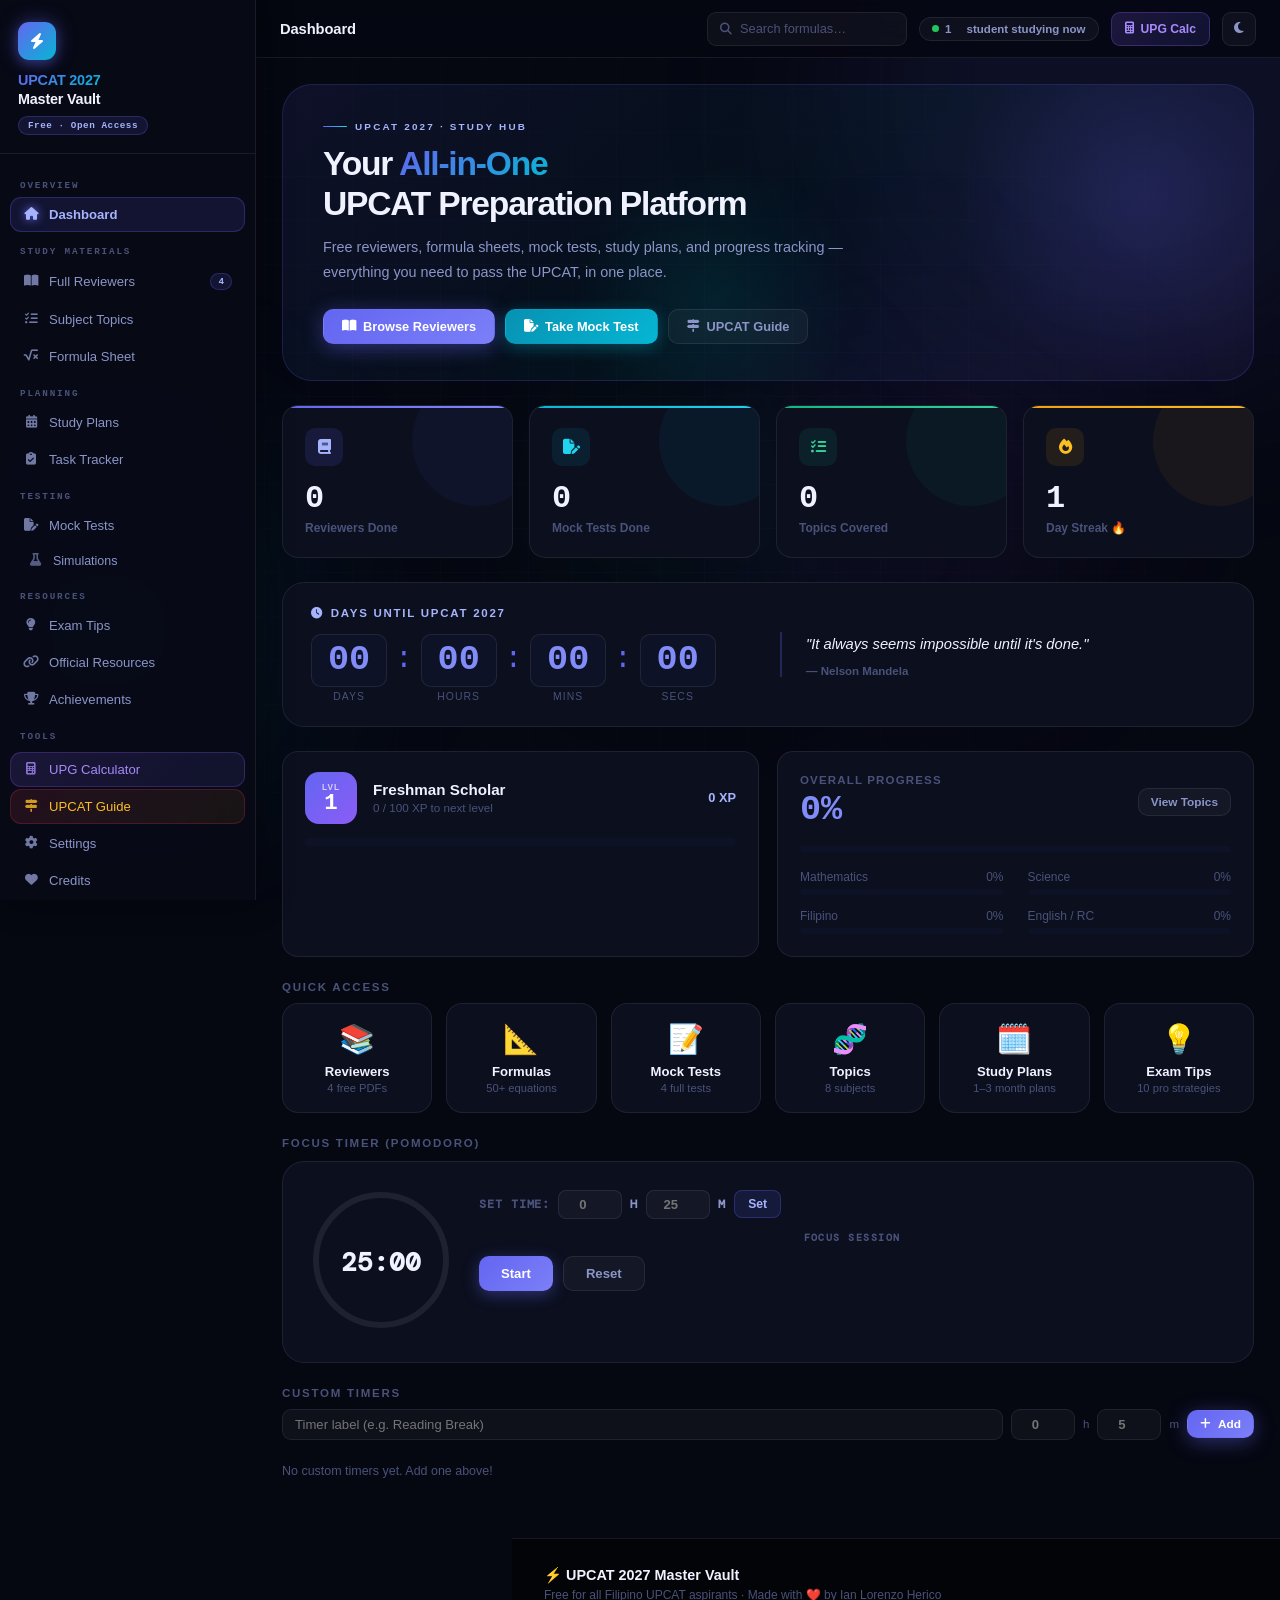
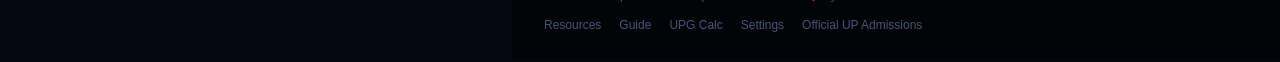
==== index.html @ bb686d05 "Update index.html" ====
<!DOCTYPE html>
<html lang="en" data-theme="dark">
<head>
  <meta charset="UTF-8" />
  <meta name="viewport" content="width=device-width, initial-scale=1.0" />
  <title>UPCAT 2027 Master Vault — Premium Study Hub</title>
  <meta name="description" content="The ultimate free study hub for UPCAT 2027 aspirants. Reviewers, formulas, mock tests, study plans, and more." />

  <!-- Fonts -->
  <link rel="preconnect" href="https://fonts.googleapis.com" />
  <link rel="preconnect" href="https://fonts.gstatic.com" crossorigin />
  <link href="https://fonts.googleapis.com/css2?family=Syne:wght@400;600;700;800&family=DM+Mono:ital,wght@0,400;0,500;1,400&family=Inter:wght@400;500;600;700;800&display=swap" rel="stylesheet" />

  <!-- Icons -->
  <link rel="stylesheet" href="https://cdnjs.cloudflare.com/ajax/libs/font-awesome/6.5.0/css/all.min.css" />

  <!-- Stylesheet -->
  <link rel="stylesheet" href="style.css" />
</head>
<body>

<!-- ===================== LOADER ===================== -->
<div class="loader" id="loader">
  <div class="loader-logo"><span class="glow-text">UPCAT</span> Vault</div>
  <div class="loader-sub">2027 Master Study Hub</div>
  <div class="loader-progress-wrap">
    <div class="loader-progress-track">
      <div class="loader-progress-fill" id="loaderFill"></div>
    </div>
    <div class="loader-pct" id="loaderPct">0%</div>
  </div>
  <div class="loader-credit">Concept by Ian Lorenzo Herico</div>
</div>

<!-- ===================== BACKGROUNDS ===================== -->
<div class="bg-grid"></div>
<div class="bg-orbs">
  <div class="orb orb-1"></div>
  <div class="orb orb-2"></div>
  <div class="orb orb-3"></div>
  <div class="orb orb-4"></div>
</div>

<!-- ===================== OVERLAY (mobile) ===================== -->
<div class="overlay" id="overlay" onclick="closeSidebar()"></div>

<!-- ===================== APP WRAPPER ===================== -->
<div class="app">

  <!-- ==================== SIDEBAR ==================== -->
  <aside class="sidebar" id="sidebar">
    <div class="sidebar-logo">
      <div class="sidebar-logo-icon"><i class="fas fa-bolt"></i></div>
      <div class="sidebar-logo-text"><span class="hl">UPCAT 2027</span><br>Master Vault</div>
      <div class="sidebar-badge">Free · Open Access</div>
    </div>

    <nav class="sidebar-nav">
      <div class="nav-group-label">Overview</div>
      <div class="nav-item active" onclick="showSection('dashboard',this)">
        <i class="fas fa-house"></i> Dashboard
      </div>

      <div class="nav-group-label">Study Materials</div>
      <div class="nav-item" onclick="showSection('reviewers',this)">
        <i class="fas fa-book-open"></i> Full Reviewers
        <span class="nav-badge">4</span>
      </div>
      <div class="nav-item" onclick="showSection('topics',this)">
        <i class="fas fa-list-check"></i> Subject Topics
      </div>
      <div class="nav-item" onclick="showSection('formulas',this)">
        <i class="fas fa-square-root-variable"></i> Formula Sheet
      </div>

      <div class="nav-group-label">Planning</div>
      <div class="nav-item" onclick="showSection('plans',this)">
        <i class="fas fa-calendar-days"></i> Study Plans
      </div>
      <div class="nav-item" onclick="showSection('tasks',this)">
        <i class="fas fa-clipboard-check"></i> Task Tracker
      </div>

      <div class="nav-group-label">Testing</div>
      <div class="nav-item" onclick="showSection('mocks',this)">
        <i class="fas fa-file-pen"></i> Mock Tests
      </div>
      <div class="nav-item" onclick="showSection('mocks',this)" style="margin-left:4px;font-size:0.78rem;padding:8px 12px;">
        <i class="fas fa-flask" style="opacity:0.6;"></i> Simulations
      </div>

      <div class="nav-group-label">Resources</div>
      <div class="nav-item" onclick="showSection('tips',this)">
        <i class="fas fa-lightbulb"></i> Exam Tips
      </div>
      <div class="nav-item" onclick="showSection('official',this)">
        <i class="fas fa-link"></i> Official Resources
      </div>
      <div class="nav-item" onclick="showSection('achievements',this)">
        <i class="fas fa-trophy"></i> Achievements
      </div>

      <div class="nav-group-label">Tools</div>
      <div class="nav-item nav-upg" onclick="showSection('upg',this)">
        <i class="fas fa-calculator"></i> UPG Calculator
      </div>
      <div class="nav-item nav-guide" onclick="showSection('guide',this)">
        <i class="fas fa-map-signs"></i> UPCAT Guide
      </div>
      <div class="nav-item" onclick="showSection('settings',this)">
        <i class="fas fa-gear"></i> Settings
      </div>
      <div class="nav-item" onclick="showSection('credits',this)">
        <i class="fas fa-heart"></i> Credits
      </div>
    </nav>

    <div class="sidebar-footer">
      Free for all UPCAT aspirants<br>
      Made with ❤️ by <span class="credit-name">Ian Lorenzo Herico</span><br>
      UPCAT 2027 · All rights reserved
    </div>
  </aside>

  <!-- ==================== MAIN ==================== -->
  <div class="main">

    <!-- TOPBAR -->
    <header class="topbar">
      <button class="topbar-btn hamburger" onclick="toggleSidebar()" aria-label="Menu">
        <i class="fas fa-bars"></i>
      </button>
      <div class="topbar-title" id="topbar-title">Dashboard</div>
      <div class="search-bar">
        <i class="fas fa-magnifying-glass"></i>
        <input type="text" id="globalSearch" placeholder="Search formulas…" oninput="handleSearch(this.value)" />
      </div>
      <!-- Live visitor counter -->
      <div class="visitor-counter" aria-label="Live study session counter">
        <span class="visitor-dot"></span>
        <span id="visitor-count">1</span>&nbsp;<span id="visitor-label">student studying now</span>
      </div>
      <button class="topbar-upg-btn" onclick="showSection('upg')">
        <i class="fas fa-calculator"></i> <span class="btn-text">UPG Calc</span>
      </button>
      <button class="topbar-btn" id="themeBtn" onclick="toggleTheme()" aria-label="Toggle theme">
        <i class="fas fa-moon"></i>
      </button>
    </header>

    <!-- CONTENT -->
    <main class="content">

      <!-- ============ DASHBOARD ============ -->
      <section class="section active" id="sec-dashboard">
        <!-- Hero Banner -->
        <div class="hero-banner fade-up">
          <div class="hero-eyebrow">UPCAT 2027 · Study Hub</div>
          <h2>Your <span class="gradient-text">All-in-One</span><br>UPCAT Preparation Platform</h2>
          <p>Free reviewers, formula sheets, mock tests, study plans, and progress tracking — everything you need to pass the UPCAT, in one place.</p>
          <div class="hero-cta">
            <button class="btn btn-primary" onclick="showSection('reviewers')">
              <i class="fas fa-book-open"></i> Browse Reviewers
            </button>
            <button class="btn btn-cyan" onclick="showSection('mocks')">
              <i class="fas fa-file-pen"></i> Take Mock Test
            </button>
            <button class="btn btn-secondary" onclick="showSection('guide')">
              <i class="fas fa-map-signs"></i> UPCAT Guide
            </button>
          </div>
        </div>

        <!-- Stats Grid -->
        <div class="grid-4 mb-24 fade-up">
          <div class="stat-card s-indigo">
            <div class="stat-icon si-indigo"><i class="fas fa-book"></i></div>
            <div class="stat-value" id="stat-pdfs">0</div>
            <div class="stat-label">Reviewers Done</div>
          </div>
          <div class="stat-card s-cyan">
            <div class="stat-icon si-cyan"><i class="fas fa-file-pen"></i></div>
            <div class="stat-value" id="stat-mocks">0</div>
            <div class="stat-label">Mock Tests Done</div>
          </div>
          <div class="stat-card s-emerald">
            <div class="stat-icon si-emerald"><i class="fas fa-list-check"></i></div>
            <div class="stat-value" id="stat-topics">0</div>
            <div class="stat-label">Topics Covered</div>
          </div>
          <div class="stat-card s-amber">
            <div class="stat-icon si-amber"><i class="fas fa-fire"></i></div>
            <div class="stat-value" id="stat-streak">0</div>
            <div class="stat-label">Day Streak 🔥</div>
          </div>
        </div>

        <!-- Countdown + Quote -->
        <div class="countdown-wrap mb-24 fade-up">
          <div>
            <div class="countdown-label"><i class="fas fa-clock" style="margin-right:6px;"></i>Days Until UPCAT 2027</div>
            <div class="countdown-units">
              <div class="countdown-unit">
                <div class="countdown-num" id="cd-days">--</div>
                <span>Days</span>
              </div>
              <div class="countdown-sep">:</div>
              <div class="countdown-unit">
                <div class="countdown-num" id="cd-hrs">--</div>
                <span>Hours</span>
              </div>
              <div class="countdown-sep">:</div>
              <div class="countdown-unit">
                <div class="countdown-num" id="cd-min">--</div>
                <span>Mins</span>
              </div>
              <div class="countdown-sep">:</div>
              <div class="countdown-unit">
                <div class="countdown-num" id="cd-sec">--</div>
                <span>Secs</span>
              </div>
            </div>
          </div>
          <div class="quote-wrap">
            <div class="quote-text" id="quote-text">"Loading your daily motivation…"</div>
            <div class="quote-author" id="quote-author">— UPCAT 2027 Vault</div>
          </div>
        </div>

        <!-- XP Bar + Progress -->
        <div class="grid-2 mb-24">
          <div class="xp-bar-wrap fade-up">
            <div class="xp-top">
              <div class="xp-level-badge">
                <div class="xp-level-label">LVL</div>
                <div class="xp-level-num" id="xp-level">1</div>
              </div>
              <div class="xp-info">
                <div class="xp-title" id="xp-rank">Freshman Scholar</div>
                <div class="xp-sub" id="xp-sub">0 / 100 XP to next level</div>
              </div>
              <div style="font-size:0.8rem;color:var(--accent-3);font-weight:700;" id="xp-total">0 XP</div>
            </div>
            <div class="xp-track"><div class="xp-fill" id="xp-fill" style="width:0%"></div></div>
          </div>

          <div class="progress-panel fade-up">
            <div class="progress-panel-header">
              <div>
                <div style="font-size:0.72rem;color:var(--text-muted);font-weight:700;letter-spacing:0.1em;margin-bottom:4px;">OVERALL PROGRESS</div>
                <div class="overall-pct" id="overall-pct">0%</div>
              </div>
              <button class="btn btn-secondary btn-sm" onclick="showSection('topics')">View Topics</button>
            </div>
            <div class="progress-track mb-24" style="margin-bottom:18px;">
              <div class="progress-fill" id="overall-bar" style="width:0%"></div>
            </div>
            <div class="subject-bars">
              <div><div class="progress-label"><span>Mathematics</span><span id="pct-math">0%</span></div><div class="progress-track"><div class="progress-fill" id="bar-math" style="width:0%;background:linear-gradient(90deg,#6366f1,#818cf8)"></div></div></div>
              <div><div class="progress-label"><span>Science</span><span id="pct-sci">0%</span></div><div class="progress-track"><div class="progress-fill" id="bar-sci" style="width:0%;background:linear-gradient(90deg,#10b981,#34d399)"></div></div></div>
              <div><div class="progress-label"><span>Filipino</span><span id="pct-fil">0%</span></div><div class="progress-track"><div class="progress-fill" id="bar-fil" style="width:0%;background:linear-gradient(90deg,#f43f5e,#fb7185)"></div></div></div>
              <div><div class="progress-label"><span>English / RC</span><span id="pct-eng">0%</span></div><div class="progress-track"><div class="progress-fill" id="bar-eng" style="width:0%;background:linear-gradient(90deg,#818cf8,#a5b4fc)"></div></div></div>
            </div>
          </div>
        </div>

        <!-- Quick Access -->
        <div style="margin-bottom:10px;font-size:0.72rem;font-weight:700;color:var(--text-muted);letter-spacing:0.15em;text-transform:uppercase;" class="fade-up">Quick Access</div>
        <div class="quick-grid mb-24 fade-up">
          <div class="quick-card" onclick="showSection('reviewers')">
            <div class="quick-icon">📚</div>
            <div class="quick-title">Reviewers</div>
            <div class="quick-sub">4 free PDFs</div>
          </div>
          <div class="quick-card" onclick="showSection('formulas')">
            <div class="quick-icon">📐</div>
            <div class="quick-title">Formulas</div>
            <div class="quick-sub">50+ equations</div>
          </div>
          <div class="quick-card" onclick="showSection('mocks')">
            <div class="quick-icon">📝</div>
            <div class="quick-title">Mock Tests</div>
            <div class="quick-sub">4 full tests</div>
          </div>
          <div class="quick-card" onclick="showSection('topics')">
            <div class="quick-icon">🧬</div>
            <div class="quick-title">Topics</div>
            <div class="quick-sub">8 subjects</div>
          </div>
          <div class="quick-card" onclick="showSection('plans')">
            <div class="quick-icon">🗓️</div>
            <div class="quick-title">Study Plans</div>
            <div class="quick-sub">1–3 month plans</div>
          </div>
          <div class="quick-card" onclick="showSection('tips')">
            <div class="quick-icon">💡</div>
            <div class="quick-title">Exam Tips</div>
            <div class="quick-sub">10 pro strategies</div>
          </div>
        </div>

        <!-- Pomodoro Timer -->
        <div class="mb-24 fade-up">
          <div style="font-size:0.72rem;font-weight:700;color:var(--text-muted);letter-spacing:0.15em;text-transform:uppercase;margin-bottom:12px;">Focus Timer (Pomodoro)</div>
          <div class="pomo-wrap">
            <div class="pomo-svg-wrap">
              <svg width="140" height="140" viewBox="0 0 140 140">
                <defs>
                  <linearGradient id="pomoGrad" x1="0%" y1="0%" x2="100%" y2="0%">
                    <stop offset="0%" stop-color="#6366f1"/>
                    <stop offset="100%" stop-color="#06b6d4"/>
                  </linearGradient>
                </defs>
                <circle class="pomo-track" cx="70" cy="70" r="65"/>
                <circle class="pomo-progress" id="pomo-circle" cx="70" cy="70" r="65" transform="rotate(-90 70 70)"/>
              </svg>
              <div class="pomo-display" id="pomo-display">25:00</div>
            </div>
            <!-- Custom time input -->
            <div style="flex:1;min-width:0;">
              <div class="pomo-custom-wrap">
                <label>Set Time:</label>
                <input type="number" class="pomo-time-input" id="pomo-hrs-input" min="0" max="23" placeholder="0" title="Hours" />
                <label style="color:var(--text-secondary);">h</label>
                <input type="number" class="pomo-time-input" id="pomo-min-input" min="1" max="59" placeholder="25" title="Minutes" />
                <label style="color:var(--text-secondary);">m</label>
                <button class="pomo-set-btn" onclick="setCustomPomo()">Set</button>
              </div>
              <div class="pomo-mode-label" id="pomo-mode-label">FOCUS SESSION</div>
              <div class="pomo-buttons">
                <button class="pomo-btn start" id="pomo-start" onclick="togglePomo()">Start</button>
                <button class="pomo-btn reset" onclick="resetPomo()">Reset</button>
              </div>
            </div>
          </div>

          <!-- Additional Custom Timers -->
          <div class="custom-timers-section">
            <div style="font-size:0.72rem;font-weight:700;color:var(--text-muted);letter-spacing:0.15em;text-transform:uppercase;margin-bottom:10px;">Custom Timers</div>
            <div class="custom-timer-add-row">
              <input type="text" class="custom-timer-name-input" id="ct-name-input" placeholder="Timer label (e.g. Reading Break)" maxlength="40" />
              <input type="number" class="custom-timer-num-input" id="ct-hrs-input" min="0" max="23" placeholder="0" title="Hours" />
              <span style="font-size:0.72rem;color:var(--text-muted);">h</span>
              <input type="number" class="custom-timer-num-input" id="ct-min-input" min="1" max="59" placeholder="5" title="Minutes" />
              <span style="font-size:0.72rem;color:var(--text-muted);">m</span>
              <button class="btn btn-primary btn-sm" onclick="addCustomTimer()"><i class="fas fa-plus"></i> Add</button>
            </div>
            <div class="custom-timer-list" id="custom-timer-list"></div>
          </div>
        </div>
      </section>

      <!-- ============ REVIEWERS ============ -->
      <section class="section" id="sec-reviewers">
        <div class="section-header">
          <h1>📚 Full Reviewers</h1>
          <p>Free UPCAT reviewers covering all four subtests. View directly or open in Google Drive. Mark complete to earn XP.</p>
        </div>
        <div class="grid-2" id="reviewer-grid"></div>
      </section>

      <!-- ============ TOPICS ============ -->
      <section class="section" id="sec-topics">
        <div class="section-header">
          <h1>🧬 Subject Topics</h1>
          <p>Track your topic coverage across all 8 UPCAT subjects. Click to mark topics complete and earn +10 XP each.</p>
        </div>
        <div id="topics-container"></div>
      </section>

      <!-- ============ STUDY PLANS ============ -->
      <section class="section" id="sec-plans">
        <div class="section-header">
          <h1>🗓️ Study Plans</h1>
          <p>Choose a study plan that fits your timeline. Activate one to earn +25 XP and keep yourself accountable.</p>
        </div>
        <div class="grid-3" id="plans-container"></div>
      </section>

      <!-- ============ FORMULA SHEET ============ -->
      <section class="section" id="sec-formulas">
        <div class="section-header">
          <h1>📐 Formula Sheet</h1>
          <p>50+ essential formulas for Math, Physics, Chemistry, and Statistics. Bookmark your favorites or copy with one click.</p>
        </div>
        <div class="formula-filters" id="formula-filters"></div>
        <div class="grid-3" id="formula-grid"></div>
      </section>

      <!-- ============ TASK TRACKER ============ -->
      <section class="section" id="sec-tasks">
        <div class="section-header">
          <h1>✅ Task Tracker</h1>
          <p>Add study tasks, set priorities, and track your daily progress. Completing tasks earns +15 XP each.</p>
        </div>
        <div class="card mb-24 fade-up">
          <div class="task-add-row">
            <input type="text" class="task-input" id="taskInput" placeholder="Add a study task… (e.g. Review Algebra Chapter 3)" onkeydown="if(event.key==='Enter')addTask()" />
            <select class="task-select" id="taskPriority">
              <option value="high">🔴 High Priority</option>
              <option value="med" selected>🟡 Medium Priority</option>
              <option value="low">🟢 Low Priority</option>
            </select>
            <button class="btn btn-primary" onclick="addTask()">
              <i class="fas fa-plus"></i> Add Task
            </button>
          </div>
          <div id="task-list"></div>
        </div>
      </section>

      <!-- ============ EXAM TIPS ============ -->
      <section class="section" id="sec-tips">
        <div class="section-header">
          <h1>💡 Exam Tips</h1>
          <p>10 expert strategies to maximize your UPCAT score. Master these and go into exam day with confidence.</p>
        </div>
        <div class="grid-2" id="tips-container"></div>
      </section>

      <!-- ============ ACHIEVEMENTS ============ -->
      <section class="section" id="sec-achievements">
        <div class="section-header">
          <h1>🏆 Achievements</h1>
          <p>Earn badges by completing reviewers, topics, mock tests, and more. How many can you unlock?</p>
        </div>
        <div class="achievement-grid" id="achievement-grid"></div>
      </section>

      <!-- ============ OFFICIAL RESOURCES ============ -->
      <section class="section" id="sec-official">
        <div class="section-header">
          <h1>🔗 Official Resources</h1>
          <p>Direct links to official UP Diliman sources, UPCAT announcements, and trusted study platforms.</p>
        </div>
        <div class="resource-grid fade-up">
          <div class="resource-card">
            <div class="resource-icon" style="background:var(--maroon-dim);color:#f87171;">🏛️</div>
            <div>
              <div class="resource-title">UP Office of Admissions</div>
              <div class="resource-desc">Official admission announcements, UPCAT schedules, and application updates from UP Diliman.</div>
              <a href="https://www.up.edu.ph/admission/" target="_blank" class="btn btn-secondary btn-sm"><i class="fas fa-external-link-alt"></i> Visit Site</a>
            </div>
          </div>
          <div class="resource-card">
            <div class="resource-icon" style="background:var(--cyan-dim);color:var(--cyan-bright);">📋</div>
            <div>
              <div class="resource-title">UPCAT Application Portal</div>
              <div class="resource-desc">Online application system for UPCAT 2027. Check deadlines and submission requirements.</div>
              <a href="https://upcat.up.edu.ph/" target="_blank" class="btn btn-secondary btn-sm"><i class="fas fa-external-link-alt"></i> Apply Now</a>
            </div>
          </div>
          <div class="resource-card">
            <div class="resource-icon" style="background:var(--emerald-dim);color:var(--emerald-bright);">📖</div>
            <div>
              <div class="resource-title">Khan Academy (Free)</div>
              <div class="resource-desc">Free world-class Math and Science practice aligned with UPCAT topics. Highly recommended for drilling.</div>
              <a href="https://www.khanacademy.org/" target="_blank" class="btn btn-secondary btn-sm"><i class="fas fa-external-link-alt"></i> Practice</a>
            </div>
          </div>
          <div class="resource-card">
            <div class="resource-icon" style="background:var(--accent-dim);color:var(--accent-3);">🎥</div>
            <div>
              <div class="resource-title">Sir Mamerto Math (YouTube)</div>
              <div class="resource-desc">Top Filipino math reviewer channel. Excellent for UPCAT Math tips, shortcuts, and walkthroughs.</div>
              <a href="https://www.youtube.com/@SirMamerto" target="_blank" class="btn btn-secondary btn-sm"><i class="fas fa-external-link-alt"></i> Watch</a>
            </div>
          </div>
          <div class="resource-card">
            <div class="resource-icon" style="background:var(--amber-dim);color:var(--amber-bright);">📰</div>
            <div>
              <div class="resource-title">Philippine Science (DepEd)</div>
              <div class="resource-desc">Official DepEd K-12 learning resources and SHS modules covering UPCAT Science content.</div>
              <a href="https://lrmds.deped.gov.ph/" target="_blank" class="btn btn-secondary btn-sm"><i class="fas fa-external-link-alt"></i> Browse</a>
            </div>
          </div>
          <div class="resource-card">
            <div class="resource-icon" style="background:var(--purple-dim);color:var(--purple-bright);">🧪</div>
            <div>
              <div class="resource-title">Quizlet — UPCAT Flashcards</div>
              <div class="resource-desc">Community-made UPCAT flashcard sets for vocabulary, formulas, and key concepts. Great for active recall.</div>
              <a href="https://quizlet.com/search?query=upcat&type=sets" target="_blank" class="btn btn-secondary btn-sm"><i class="fas fa-external-link-alt"></i> Study</a>
            </div>
          </div>
        </div>
      </section>

      <!-- ============ MOCK TESTS & SIMULATIONS ============ -->
      <section class="section" id="sec-mocks">
        <div class="section-header">
          <h1>📝 Mock Tests & Simulations</h1>
          <p>Download or preview full mock exams. Simulate real UPCAT conditions and track your readiness.</p>
        </div>

        <div style="font-size:0.72rem;font-weight:700;color:var(--text-muted);letter-spacing:0.15em;text-transform:uppercase;margin-bottom:14px;">— Mock Tests (Track Completion)</div>
        <div class="grid-4 mb-32" id="mock-grid"></div>

        <div style="font-size:0.72rem;font-weight:700;color:var(--text-muted);letter-spacing:0.15em;text-transform:uppercase;margin-bottom:14px;">— Full Simulations (Preview & Download)</div>
        <div class="grid-2" id="simulation-grid"></div>
      </section>

      <!-- ============ UPG CALCULATOR (Google Sheets Embed) ============ -->
      <section class="section" id="sec-upg">
        <div class="section-header">
          <h1>🧮 UPG Calculator</h1>
          <p>Use the interactive UPG Calculator below — built in Google Sheets so you can input and compute your estimated University Predicted Grade directly.</p>
        </div>

        <!-- Notice Banner -->
        <div class="upg-notice-banner fade-up">
          <div class="upg-notice-icon">📊</div>
          <div class="upg-notice-content">
            <div class="upg-notice-title">Google Sheets UPG Calculator</div>
            <div class="upg-notice-desc">This is an interactive Google Sheets calculator embedded directly on this page. You can type your scores directly into the sheet. The calculator is a community estimate — the official UPG formula is not publicly disclosed by UP. <strong>Use for self-assessment only.</strong></div>
          </div>
          <a href="https://docs.google.com/spreadsheets/d/1APP1RizdXhwykcPxyhXs7Pskhp4jO94nGG0dVLYl-vI/edit?usp=drivesdk" target="_blank" class="btn btn-purple btn-sm upg-open-btn">
            <i class="fas fa-external-link-alt"></i> Open Full Screen
          </a>
        </div>

        <!-- Embedded Google Sheets Calculator -->
        <div class="upg-embed-wrap fade-up">
          <div class="upg-embed-header">
            <div style="display:flex;align-items:center;gap:10px;">
              <div class="upg-embed-dot dot-red"></div>
              <div class="upg-embed-dot dot-amber"></div>
              <div class="upg-embed-dot dot-green"></div>
              <span class="upg-embed-label">UPG Calculator — Google Sheets</span>
            </div>
            <a href="https://docs.google.com/spreadsheets/d/1APP1RizdXhwykcPxyhXs7Pskhp4jO94nGG0dVLYl-vI/edit?usp=drivesdk" target="_blank" class="btn btn-secondary btn-sm">
              <i class="fas fa-expand"></i> Fullscreen
            </a>
          </div>
          <div class="upg-iframe-container">
            <iframe
              src="https://docs.google.com/spreadsheets/d/1APP1RizdXhwykcPxyhXs7Pskhp4jO94nGG0dVLYl-vI/edit?usp=sharing&rm=minimal&embedded=true"
              class="upg-iframe"
              title="UPG Calculator - Google Sheets"
              frameborder="0"
              allowfullscreen
              loading="lazy"
            ></iframe>
            <div class="upg-iframe-fallback" id="upgFallback" style="display:none;">
              <div style="text-align:center;padding:40px;">
                <div style="font-size:2.5rem;margin-bottom:16px;">📊</div>
                <div style="font-weight:800;font-size:1rem;margin-bottom:8px;">Can't display the embedded sheet?</div>
                <div style="font-size:0.82rem;color:var(--text-secondary);margin-bottom:20px;line-height:1.7;">Some browsers block embedded Google Sheets. Use the button below to open the calculator directly in Google Sheets — you can still input your scores there.</div>
                <a href="https://docs.google.com/spreadsheets/d/1APP1RizdXhwykcPxyhXs7Pskhp4jO94nGG0dVLYl-vI/edit?usp=drivesdk" target="_blank" class="btn btn-purple">
                  <i class="fas fa-external-link-alt"></i> Open Calculator in Google Sheets
                </a>
              </div>
            </div>
          </div>
        </div>

        <!-- Instructions -->
        <div class="card fade-up" style="max-width:680px;margin-top:20px;">
          <div style="font-size:0.85rem;font-weight:800;margin-bottom:14px;font-family:var(--font-display);">📋 How to Use the UPG Calculator</div>
          <ul class="guide-list">
            <li><strong>Step 1:</strong> The Google Sheets calculator is embedded above. Click on the cells to enter your scores.</li>
            <li><strong>Step 2:</strong> Input your UPCAT Percentile Rank (0–100) in the designated cell.</li>
            <li><strong>Step 3:</strong> Input your High School Grade average in the correct field.</li>
            <li><strong>Step 4:</strong> The sheet will automatically compute your estimated UPG.</li>
            <li><strong>Step 5:</strong> If the embed doesn't load, click "Open Full Screen" to use it directly in Google Sheets.</li>
          </ul>
        </div>

        <!-- UPG Cutoffs Reference -->
        <div class="card fade-up" style="max-width:680px;margin-top:16px;">
          <div style="font-size:0.85rem;font-weight:800;margin-bottom:14px;font-family:var(--font-display);">📊 Typical UPG Cutoffs (Community Estimates)</div>
          <div class="grid-2" style="gap:10px;">
            <div style="padding:12px;background:var(--bg-elevated);border-radius:10px;border:1px solid var(--glass-border);">
              <div style="font-size:0.7rem;font-weight:700;color:var(--text-muted);margin-bottom:4px;">Medicine / Law / Engineering</div>
              <div style="font-weight:800;color:var(--rose);font-family:var(--font-mono);">&lt; 2.00 UPG</div>
            </div>
            <div style="padding:12px;background:var(--bg-elevated);border-radius:10px;border:1px solid var(--glass-border);">
              <div style="font-size:0.7rem;font-weight:700;color:var(--text-muted);margin-bottom:4px;">Business / Social Sciences</div>
              <div style="font-weight:800;color:var(--amber-bright);font-family:var(--font-mono);">&lt; 2.80 UPG</div>
            </div>
            <div style="padding:12px;background:var(--bg-elevated);border-radius:10px;border:1px solid var(--glass-border);">
              <div style="font-size:0.7rem;font-weight:700;color:var(--text-muted);margin-bottom:4px;">Sciences / Education</div>
              <div style="font-weight:800;color:var(--emerald-bright);font-family:var(--font-mono);">&lt; 3.20 UPG</div>
            </div>
            <div style="padding:12px;background:var(--bg-elevated);border-radius:10px;border:1px solid var(--glass-border);">
              <div style="font-size:0.7rem;font-weight:700;color:var(--text-muted);margin-bottom:4px;">Other Programs</div>
              <div style="font-weight:800;color:var(--cyan-bright);font-family:var(--font-mono);">&lt; 3.50+ UPG</div>
            </div>
          </div>
          <div style="font-size:0.7rem;color:var(--text-muted);margin-top:12px;line-height:1.6;">Note: Cutoffs vary widely by campus and year. These are unofficial community estimates. Always refer to the official UP Admissions website for accurate information.</div>
        </div>
      </section>

      <!-- ============ UPCAT PROCESS GUIDE (Expanded & Accurate) ============ -->
      <section class="section" id="sec-guide">
        <div class="section-header">
          <h1>🗺️ UPCAT Process Guide</h1>
          <p>Complete, step-by-step guide to the UPCAT — from eligibility to results. Your roadmap to becoming an Isko or Iska.</p>
        </div>

        <!-- Hero Banner -->
        <div class="guide-hero fade-up">
          <div style="position:relative;z-index:1;">
            <div style="display:flex;align-items:center;gap:10px;margin-bottom:12px;">
              <span style="font-size:2rem;">🏛️</span>
              <div>
                <div style="font-family:var(--font-display);font-size:1.4rem;font-weight:800;letter-spacing:-0.5px;">University of the Philippines</div>
                <div style="font-size:0.78rem;color:var(--text-secondary);">College Admission Test (UPCAT)</div>
              </div>
            </div>
            <p style="font-size:0.85rem;color:var(--text-secondary);line-height:1.75;max-width:580px;">The UPCAT is the college admission test for all UP System campuses. It tests Language Proficiency, Reading Comprehension, Mathematics, and Science. Your score combines with your High School GWA to produce your <strong style="color:var(--accent-3);">University Predicted Grade (UPG)</strong> — the lower, the better.</p>
            <div style="display:flex;gap:10px;flex-wrap:wrap;margin-top:16px;">
              <div style="font-size:0.72rem;padding:5px 12px;border-radius:99px;background:var(--accent-dim);color:var(--accent-3);border:1px solid var(--accent-border);font-weight:700;"><i class="fas fa-users" style="margin-right:5px;"></i>~100,000+ takers/year</div>
              <div style="font-size:0.72rem;padding:5px 12px;border-radius:99px;background:var(--emerald-dim);color:var(--emerald-bright);border:1px solid rgba(16,185,129,0.25);font-weight:700;"><i class="fas fa-percentage" style="margin-right:5px;"></i>~14% passing rate</div>
              <div style="font-size:0.72rem;padding:5px 12px;border-radius:99px;background:var(--amber-dim);color:var(--amber-bright);border:1px solid rgba(245,158,11,0.25);font-weight:700;"><i class="fas fa-clock" style="margin-right:5px;"></i>4 subtests · ~5 hours</div>
              <div style="font-size:0.72rem;padding:5px 12px;border-radius:99px;background:var(--rose-dim);color:var(--rose);border:1px solid rgba(244,63,94,0.25);font-weight:700;"><i class="fas fa-calendar" style="margin-right:5px;"></i>Held annually (Aug 1–2, 2026)</div>
            </div>
          </div>
        </div>

        <!-- ===== SECTION 1: HOW TO APPLY ===== -->
        <div style="font-size:0.72rem;font-weight:700;color:var(--text-muted);letter-spacing:0.15em;text-transform:uppercase;margin-bottom:14px;font-family:var(--font-mono);">— Step-by-Step Application Process</div>
        <div class="guide-steps fade-up">
          <div class="guide-step-card">
            <div class="guide-step-num" style="background:var(--accent-dim);color:var(--accent-3);">01</div>
            <div class="guide-step-title">Check Eligibility</div>
            <div class="guide-step-desc">For UPCAT 2027 (Academic Year 2027–2028), you must be a current Grade 11 student (SY 2025–2026) who will graduate from senior high school in 2027. You can only take the UPCAT once in your lifetime — there are no retakes.</div>
          </div>
          <div class="guide-step-card">
            <div class="guide-step-num" style="background:var(--cyan-dim);color:var(--cyan-bright);">02</div>
            <div class="guide-step-title">Fill Out Form 1 (Application Period: March 3–30, 2026)</div>
            <div class="guide-step-desc">Go to the official UPCAT Online Application System (OAS) at upcat.up.edu.ph and fill out Form 1 — the Application for First Year Admission Personal Data Sheet. Use an active email address you check regularly; all notifications will be sent there.</div>
          </div>
          <div class="guide-step-card">
            <div class="guide-step-num" style="background:var(--emerald-dim);color:var(--emerald-bright);">03</div>
            <div class="guide-step-title">School Confirmation via Form 2A (Deadline: April 10, 2026)</div>
            <div class="guide-step-desc">The online portal automatically forwards a request to your high school principal or school head to fill out school information and confirm your enrollment or graduation status. Your high school then submits Form 2A (Senior High School Profile) and confirms that you are currently enrolled in Grade 11 or have already graduated from senior high school.</div>
          </div>
          <div class="guide-step-card">
            <div class="guide-step-num" style="background:var(--amber-dim);color:var(--amber-bright);">04</div>
            <div class="guide-step-title">Pay the Application Fee</div>
            <div class="guide-step-desc">Pay the UPCAT application fee. The application fee is free for Filipino applicants. Check the official UP Admissions site for the most current payment details.</div>
          </div>
          <div class="guide-step-card">
            <div class="guide-step-num" style="background:var(--rose-dim);color:var(--rose);">05</div>
            <div class="guide-step-title">Await Your Test Permit (Release: July 2026)</div>
            <div class="guide-step-desc">Details regarding the availability and release of the UPCAT 2027 test permit will be sent via email once available. Test permits are expected to be released in July 2026. Log in to your OAS account to download it when notified — print it on white bond paper and do not resize or alter it.</div>
          </div>
          <div class="guide-step-card">
            <div class="guide-step-num" style="background:var(--purple-dim);color:var(--purple-bright);">06</div>
            <div class="guide-step-title">Take the UPCAT (August 1–2, 2026)</div>
            <div class="guide-step-desc">The UPCAT 2027 will be held on August 1 and 2, 2026. Arrive at your assigned test center at least 30 minutes early. Bring your printed test permit, at least 2 valid IDs, #2 or HB pencils, a black ballpen, and an eraser. No calculators, phones, smartwatches, or electronic devices are allowed. Listen carefully to the proctor's instructions before starting.</div>
          </div>
          <div class="guide-step-card">
            <div class="guide-step-num" style="background:var(--amber-dim);color:var(--amber-bright);">07</div>
            <div class="guide-step-title">Submit Form 2B — Grades Submission (August 3–24, 2026)</div>
            <div class="guide-step-desc">After the exam, update and resubmit Form 1 (Personal Data Sheet), then fill out and submit Form 2B (Secondary School Record). The online portal will notify your high school regarding access to the Form 2A Portal and request a certified true copy of the Permanent Secondary School Record (F137/SF10). Your high school then submits Form 2A and confirms you are currently enrolled in Grade 12 or have already graduated from senior high school.</div>
          </div>
          <div class="guide-step-card">
            <div class="guide-step-num" style="background:var(--emerald-dim);color:var(--emerald-bright);">08</div>
            <div class="guide-step-title">Official School Record Validation</div>
            <div class="guide-step-desc">The Office of Admissions receives a hard copy of your official school record, subject to validation. Once available in the portal, download a PDF copy of your submitted Forms 1 and 2B, as well as the acknowledgment receipt.</div>
          </div>
          <div class="guide-step-card">
            <div class="guide-step-num" style="background:var(--accent-dim);color:var(--accent-3);">09</div>
            <div class="guide-step-title">Wait for Results</div>
            <div class="guide-step-desc">UPCAT results are typically released 4–6 months after the exam (usually January–April of the following year). Results are announced on the official UP Admissions website and individual campus websites. Check regularly and use your OAS login credentials to view your results. Passers will receive instructions for enrollment.</div>
          </div>
        </div>

        <!-- ===== SECTION 2: QUALIFICATION REQUIREMENTS ===== -->
        <div style="font-size:0.72rem;font-weight:700;color:var(--text-muted);letter-spacing:0.15em;text-transform:uppercase;margin-bottom:14px;font-family:var(--font-mono);">— Eligibility & Qualification Requirements</div>
        <div class="guide-accordion fade-up">
          <div class="guide-acc-header" onclick="toggleGuideAcc(this)">
            <div class="guide-acc-icon" style="background:var(--accent-dim);color:var(--accent-3);">🎓</div>
            <div class="guide-acc-title">Who Can Apply for UPCAT?</div>
            <i class="fas fa-chevron-down guide-acc-chevron"></i>
          </div>
          <div class="guide-acc-body">
            <ul class="guide-list">
              <li><strong>Current Grade 11 students</strong> (SY 2025–2026) who will graduate from senior high school in 2027 are the primary applicants for UPCAT 2027 (Academic Year 2027–2028).</li>
              <li><strong>Recent SHS graduates</strong> who completed senior high school in the immediately preceding school year — subject to specific UP guidelines each year.</li>
              <li>Applicants must <strong>not have previously taken the UPCAT</strong> — you only get one chance.</li>
              <li>Applicants must meet the <strong>minimum GWA requirement</strong> set by UP (typically at least 83 or 84 average in core subjects — verify with the current application bulletin).</li>
              <li><strong>ALS passers</strong> who meet the equivalent academic requirements may also be eligible — check the official announcement each cycle.</li>
            </ul>
          </div>
        </div>

        <div class="guide-accordion fade-up">
          <div class="guide-acc-header" onclick="toggleGuideAcc(this)">
            <div class="guide-acc-icon" style="background:var(--cyan-dim);color:var(--cyan-bright);">📄</div>
            <div class="guide-acc-title">Documents Required for Application</div>
            <i class="fas fa-chevron-down guide-acc-chevron"></i>
          </div>
          <div class="guide-acc-body">
            <ul class="guide-list">
              <li><strong>ID Photo:</strong> Recent 1x1 or 2x2 photo on white background, formal attire, with name tag. Digital upload required.</li>
              <li><strong>Grade 10 Report Card (Form 138):</strong> Shows your cumulative grades from Junior High School. This is used to compute your initial GWA for the application.</li>
              <li><strong>Certificate of Enrollment:</strong> Proves you are currently enrolled in Grade 11 during the application period.</li>
              <li><strong>Form 2B (Secondary School Record):</strong> Submitted after the exam (August 3–24, 2026). This records your official school grades and is submitted together with your updated Form 1.</li>
              <li><strong>For graduates:</strong> Certified true copy of the Permanent Secondary School Record (F137/SF10) — submitted by the school to the Office of Admissions for validation.</li>
            </ul>
          </div>
        </div>

        <!-- ===== SECTION 3: CAMPUS & COURSE CHOICES ===== -->
        <div style="font-size:0.72rem;font-weight:700;color:var(--text-muted);letter-spacing:0.15em;text-transform:uppercase;margin-bottom:14px;font-family:var(--font-mono);">— Choosing Your Campus & Degree Program</div>
        <div class="guide-accordion fade-up">
          <div class="guide-acc-header" onclick="toggleGuideAcc(this)">
            <div class="guide-acc-icon" style="background:var(--emerald-dim);color:var(--emerald-bright);">🏫</div>
            <div class="guide-acc-title">Quota vs Non-Quota Programs — What's the Difference?</div>
            <i class="fas fa-chevron-down guide-acc-chevron"></i>
          </div>
          <div class="guide-acc-body">
            <p style="font-size:0.82rem;color:var(--text-secondary);line-height:1.75;margin-bottom:14px;"><strong style="color:var(--text-primary);">Quota programs</strong> have a fixed number of available slots per campus. Admission is purely competitive — only the applicants with the lowest UPG within the quota are admitted. Even a passing UPG may not be enough if the quota is already filled by students with lower UPGs.</p>
            <p style="font-size:0.82rem;color:var(--text-secondary);line-height:1.75;margin-bottom:14px;"><strong style="color:var(--text-primary);">Non-quota programs</strong> admit all applicants who pass — there is no slot limit. Any applicant who achieves a UPG at or below the program's passing threshold is admitted.</p>
            <ul class="guide-list">
              <li><strong>Quota programs</strong> include: Medicine (pre-med), Engineering, Architecture, Fine Arts, Nursing, Physical Therapy, and several other competitive courses. Check the current bulletin for the official list.</li>
              <li><strong>Non-quota programs</strong> include: Education, Social Sciences, Humanities, and other liberal arts-type programs.</li>
              <li>Applicants are <strong>ranked by UPG</strong> within quota programs — the lower your UPG, the more competitive you are.</li>
              <li>Strategize your program choices: put your most desired program first, but include at least one non-quota backup option.</li>
            </ul>
          </div>
        </div>

        <!-- UP System Campuses -->
        <div style="font-size:0.72rem;font-weight:700;color:var(--text-muted);letter-spacing:0.15em;text-transform:uppercase;margin-bottom:14px;font-family:var(--font-mono);">— UP System Campuses</div>
        <div class="campus-grid fade-up" style="margin-bottom:28px;">
          <div class="campus-card"><div class="campus-name">UP Diliman</div><div class="campus-loc">Quezon City · Most competitive</div></div>
          <div class="campus-card"><div class="campus-name">UP Manila</div><div class="campus-loc">Manila · Health Sciences focus</div></div>
          <div class="campus-card"><div class="campus-name">UP Los Baños</div><div class="campus-loc">Laguna · Agriculture & Sci focus</div></div>
          <div class="campus-card"><div class="campus-name">UP Visayas</div><div class="campus-loc">Iloilo City & Tacloban</div></div>
          <div class="campus-card"><div class="campus-name">UP Mindanao</div><div class="campus-loc">Davao City</div></div>
          <div class="campus-card"><div class="campus-name">UP Cebu</div><div class="campus-loc">Cebu City</div></div>
          <div class="campus-card"><div class="campus-name">UP Baguio</div><div class="campus-loc">Baguio City</div></div>
          <div class="campus-card"><div class="campus-name">UP Open University</div><div class="campus-loc">Los Baños · Distance Learning</div></div>
        </div>

        <!-- ===== SECTION 4: EXAM DETAILS ===== -->
        <div style="font-size:0.72rem;font-weight:700;color:var(--text-muted);letter-spacing:0.15em;text-transform:uppercase;margin-bottom:14px;font-family:var(--font-mono);">— UPCAT Exam Details</div>
        <div class="subtests-grid fade-up" style="margin-bottom:28px;">
          <div class="subtest-card">
            <div class="subtest-title" style="color:var(--accent-3);">📖 Language Proficiency</div>
            <div class="subtest-items">Vocabulary, grammar, sentence structure, analogies, Filipino language usage (tayutay, salawikain). Tests both English and Filipino proficiency. Approximately 50–60 items.</div>
          </div>
          <div class="subtest-card">
            <div class="subtest-title" style="color:var(--cyan-bright);">📚 Reading Comprehension</div>
            <div class="subtest-items">Passages with questions on main idea, inference, tone, and critical reading. Both English and Filipino texts included. Approximately 50–60 items.</div>
          </div>
          <div class="subtest-card">
            <div class="subtest-title" style="color:var(--emerald-bright);">📐 Mathematics</div>
            <div class="subtest-items">Algebra, geometry, trigonometry, statistics, word problems. Covers the K-12 curriculum up to Grade 12. No calculators allowed. Approximately 60 items.</div>
          </div>
          <div class="subtest-card">
            <div class="subtest-title" style="color:var(--amber-bright);">🧪 Science</div>
            <div class="subtest-items">Biology, Chemistry, Physics, Earth Science. Covers major concepts from Junior and Senior High School. Approximately 60 items.</div>
          </div>
        </div>

        <!-- ===== SECTION 5: WHAT TO BRING ===== -->
        <div style="font-size:0.72rem;font-weight:700;color:var(--text-muted);letter-spacing:0.15em;text-transform:uppercase;margin-bottom:14px;font-family:var(--font-mono);">— What to Bring on Exam Day</div>
        <div class="guide-accordion fade-up">
          <div class="guide-acc-header" onclick="toggleGuideAcc(this)">
            <div class="guide-acc-icon" style="background:var(--amber-dim);color:var(--amber-bright);">🎒</div>
            <div class="guide-acc-title">Exam Day Checklist — What to Bring & What NOT to Bring</div>
            <i class="fas fa-chevron-down guide-acc-chevron"></i>
          </div>
          <div class="guide-acc-body">
            <div class="grid-2" style="gap:16px;">
              <div>
                <div style="font-size:0.72rem;font-weight:700;color:var(--emerald-bright);letter-spacing:0.1em;text-transform:uppercase;margin-bottom:10px;">✅ BRING THESE</div>
                <ul class="guide-list">
                  <li><strong>Printed UPCAT Test Permit</strong> — absolutely required, no permit = no entry.</li>
                  <li><strong>At least 2 valid IDs</strong> — school ID + government-issued (e.g. PSA birth cert, PRC ID, passport, LTO ID).</li>
                  <li><strong>#2 or HB pencils</strong> — at least 3 pencils. Answer sheets are machine-scanned.</li>
                  <li><strong>Black ballpen</strong> — for personal details on answer sheets.</li>
                  <li><strong>Eraser (good quality)</strong> — for corrections on your answer sheet.</li>
                  <li><strong>Sharpener</strong> — small, manual only.</li>
                  <li><strong>Snacks and water</strong> — eat before the exam. Some centers allow light snacks.</li>
                  <li><strong>Comfortable clothing</strong> — test centers may be cold (aircon). Bring a light jacket.</li>
                </ul>
              </div>
              <div>
                <div style="font-size:0.72rem;font-weight:700;color:var(--rose);letter-spacing:0.1em;text-transform:uppercase;margin-bottom:10px;">❌ DO NOT BRING THESE</div>
                <ul class="guide-list">
                  <li><strong>Calculators</strong> of any kind — strictly prohibited.</li>
                  <li><strong>Mobile phones / tablets / smartwatches</strong> — must be left outside the testing room or fully turned off in bag.</li>
                  <li><strong>Reviewers or notes</strong> — no reference materials allowed inside the testing room.</li>
                  <li><strong>Rulers, protractors, or compasses</strong> — not allowed.</li>
                  <li><strong>Electronic devices</strong> of any type.</li>
                  <li><strong>Extra answer sheets</strong> — these are provided by the proctor.</li>
                </ul>
              </div>
            </div>
          </div>
        </div>

        <!-- ===== SECTION 6: TEST PERMIT DETAILS ===== -->
        <div style="font-size:0.72rem;font-weight:700;color:var(--text-muted);letter-spacing:0.15em;text-transform:uppercase;margin-bottom:14px;font-family:var(--font-mono);margin-top:16px;">— Test Permit & Admission Slip</div>
        <div class="guide-accordion fade-up">
          <div class="guide-acc-header" onclick="toggleGuideAcc(this)">
            <div class="guide-acc-icon" style="background:var(--purple-dim);color:var(--purple-bright);">🎟️</div>
            <div class="guide-acc-title">Test Permit — What It Contains & How to Download It</div>
            <i class="fas fa-chevron-down guide-acc-chevron"></i>
          </div>
          <div class="guide-acc-body">
            <p style="font-size:0.82rem;color:var(--text-secondary);line-height:1.75;margin-bottom:14px;">Your UPCAT Test Permit is your official admission slip for the exam. It is generated after your application is approved and the application period closes. It contains:</p>
            <ul class="guide-list">
              <li><strong>Your assigned test center</strong> — the school or venue where you will take the exam (may be different from your own school).</li>
              <li><strong>Testing room number</strong> — the specific room in the test center.</li>
              <li><strong>Exam schedule</strong> — the date and time of your assigned session (morning or afternoon).</li>
              <li><strong>Your applicant number</strong> — your unique UPCAT ID.</li>
              <li><strong>Photo and personal information</strong> — as submitted in your application.</li>
            </ul>
            <div style="background:var(--amber-dim);border:1px solid rgba(245,158,11,0.25);border-radius:10px;padding:14px 16px;margin-top:14px;">
              <div style="font-weight:700;font-size:0.82rem;color:var(--amber-bright);margin-bottom:6px;">⚠️ Important Reminders</div>
              <div style="font-size:0.78rem;color:var(--text-secondary);line-height:1.7;">Print your test permit on white bond paper (A4 or letter size). Do NOT resize, crop, or alter it. Bring 2 copies if possible. Details regarding the availability and release of the UPCAT 2027 test permit will be sent via email once available — test permits are expected to be released in July 2026.</div>
            </div>
          </div>
        </div>

        <!-- ===== SECTION 7: IMPORTANT DEADLINES ===== -->
        <div style="font-size:0.72rem;font-weight:700;color:var(--text-muted);letter-spacing:0.15em;text-transform:uppercase;margin-bottom:14px;font-family:var(--font-mono);margin-top:16px;">— Typical UPCAT Timeline</div>
        <div class="guide-timeline fade-up" style="margin-bottom:28px;">
          <div class="guide-tl-item">
            <div class="guide-tl-dot"></div>
            <div class="guide-tl-content">
              <div class="guide-tl-label">March 3–30, 2026: Application Period (Form 1)</div>
              <div class="guide-tl-desc">The UPCAT 2027 online application window opens. Fill out Form 1 (Application for First Year Admission Personal Data Sheet) at upcat.up.edu.ph using an active email address. The application fee is free for Filipino applicants.</div>
            </div>
          </div>
          <div class="guide-tl-item">
            <div class="guide-tl-dot" style="background:var(--cyan-bright);box-shadow:0 0 8px var(--cyan-glow);"></div>
            <div class="guide-tl-content">
              <div class="guide-tl-label">March 3–April 10, 2026: School Confirmation (Form 2A)</div>
              <div class="guide-tl-desc">The portal forwards a request to your high school principal to submit Form 2A (Senior High School Profile) and confirm your enrollment in Grade 11 or graduation from senior high school. Check your registered email regularly during this period.</div>
            </div>
          </div>
          <div class="guide-tl-item">
            <div class="guide-tl-dot" style="background:var(--emerald-bright);box-shadow:0 0 8px var(--emerald-glow);"></div>
            <div class="guide-tl-content">
              <div class="guide-tl-label">July 2026: Test Permit Release</div>
              <div class="guide-tl-desc">Approved applicants will be notified via email once test permits are available. Log in to the OAS portal to download your UPCAT Test Permit. Print it clearly on white bond paper — do not resize, crop, or alter it.</div>
            </div>
          </div>
          <div class="guide-tl-item">
            <div class="guide-tl-dot" style="background:var(--amber-bright);box-shadow:0 0 8px var(--amber-glow);"></div>
            <div class="guide-tl-content">
              <div class="guide-tl-label">August 1–2, 2026: UPCAT 2027 Exam Days</div>
              <div class="guide-tl-desc">The UPCAT 2027 is administered over two days — August 1 and 2, 2026. Arrive 30 minutes early at your assigned test center. The exam typically takes 4–5 hours total across all subtests with short breaks.</div>
            </div>
          </div>
          <div class="guide-tl-item">
            <div class="guide-tl-dot" style="background:var(--purple-bright);box-shadow:0 0 8px var(--purple-dim);"></div>
            <div class="guide-tl-content">
              <div class="guide-tl-label">August 3–24, 2026: Grades Submission (Form 2B)</div>
              <div class="guide-tl-desc">Update and resubmit Form 1, then fill out and submit Form 2B (Secondary School Record). The portal notifies your school to submit Form 2A and confirm your Grade 12 enrollment or senior high graduation. Your school also submits a certified copy of your Permanent Secondary School Record (F137/SF10).</div>
            </div>
          </div>
          <div class="guide-tl-item">
            <div class="guide-tl-dot" style="background:var(--rose);box-shadow:0 0 8px var(--rose-glow);"></div>
            <div class="guide-tl-content">
              <div class="guide-tl-label">January – April (Following Year): Results Release</div>
              <div class="guide-tl-desc">UPCAT results are released on the official UP Admissions site. Passers are notified with their UPG and campus/program assignment. Enrollment instructions follow shortly after.</div>
            </div>
          </div>
        </div>

        <!-- ===== SECTION 8: COMMON MISTAKES ===== -->
        <div style="font-size:0.72rem;font-weight:700;color:var(--text-muted);letter-spacing:0.15em;text-transform:uppercase;margin-bottom:14px;font-family:var(--font-mono);">— Common Mistakes to Avoid</div>
        <div class="guide-accordion fade-up">
          <div class="guide-acc-header" onclick="toggleGuideAcc(this)">
            <div class="guide-acc-icon" style="background:var(--rose-dim);color:var(--rose);">⚠️</div>
            <div class="guide-acc-title">12 Critical Mistakes UPCAT Applicants Should Avoid</div>
            <i class="fas fa-chevron-down guide-acc-chevron"></i>
          </div>
          <div class="guide-acc-body">
            <ul class="guide-list">
              <li><strong>Submitting incorrect or blurry documents.</strong> Your application may be rejected. Use clear, properly formatted scans or photos.</li>
              <li><strong>Missing the application deadline.</strong> There are no extensions. Set multiple calendar reminders for all key dates.</li>
              <li><strong>Forgetting to pay the application fee.</strong> Your application is NOT considered submitted until payment is confirmed.</li>
              <li><strong>Using a wrong or inactive email address.</strong> All notifications come via email — use one you check regularly.</li>
              <li><strong>Not double-checking your personal information.</strong> Errors in your name, birthday, or school info may cause problems when picking up your test permit or on results day.</li>
              <li><strong>Not printing the test permit properly.</strong> Resizing, cropping, or printing on colored paper may cause issues at the test center.</li>
              <li><strong>Arriving late on exam day.</strong> Test centers are strict — latecomers are not admitted. Aim to arrive 30–45 minutes early.</li>
              <li><strong>Forgetting to bring valid IDs.</strong> You need at least 2 valid IDs on exam day alongside your permit.</li>
              <li><strong>Bringing prohibited items.</strong> Calculators, phones, and smartwatches are not allowed. Getting caught can disqualify you.</li>
              <li><strong>Random guessing without thinking.</strong> The UPCAT uses right-minus-wrong scoring — each wrong answer deducts 0.25 points, while blank answers receive no deduction. Always try to eliminate options and make an educated guess, but avoid purely random answers.</li>
              <li><strong>Not choosing campus/course options strategically.</strong> Research quota vs non-quota programs and rank your choices wisely. Put realistic options as backups.</li>
              <li><strong>Studying only a few weeks before the exam.</strong> Start your review at least 3–6 months before exam day for the best results.</li>
            </ul>
          </div>
        </div>

        <!-- ===== SECTION 9: HOW UPG IS COMPUTED ===== -->
        <div style="font-size:0.72rem;font-weight:700;color:var(--text-muted);letter-spacing:0.15em;text-transform:uppercase;margin-bottom:14px;font-family:var(--font-mono);margin-top:16px;">— Understanding UPG</div>
        <div class="guide-accordion fade-up">
          <div class="guide-acc-header" onclick="toggleGuideAcc(this)">
            <div class="guide-acc-icon" style="background:var(--accent-dim);color:var(--accent-3);">🔢</div>
            <div class="guide-acc-title">How Is the UPG Computed?</div>
            <i class="fas fa-chevron-down guide-acc-chevron"></i>
          </div>
          <div class="guide-acc-body">
            <p style="font-size:0.82rem;color:var(--text-secondary);line-height:1.75;margin-bottom:14px;">The <strong style="color:var(--text-primary);">University Predicted Grade (UPG)</strong> is the score used by UP to rank all UPCAT applicants. It combines two components:</p>
            <ul class="guide-list">
              <li><strong>UPCAT Score (approx. 40% weight):</strong> Based on your Transmuted Score (TS), which is derived from your raw scores across all 4 subtests (Language Proficiency, Reading Comprehension, Math, Science).</li>
              <li><strong>High School GWA (approx. 60% weight):</strong> Your cumulative Grade 11 and (partial) Grade 12 GWA, converted to the UP 1.0–5.0 grade scale.</li>
              <li><strong>Lower UPG = Better performance.</strong> A UPG of 1.0 is the best; 5.0 is the lowest acceptable.</li>
              <li><strong>Important:</strong> The exact UPG formula is not officially published by UP. The weights above are community estimates based on available data from UP alumni. The formula may differ slightly from year to year.</li>
            </ul>
            <div style="background:var(--accent-dim);border:1px solid var(--accent-border);border-radius:10px;padding:14px 16px;margin-top:14px;">
              <div style="font-weight:700;font-size:0.82rem;color:var(--accent-3);margin-bottom:6px;">💡 Use the UPG Calculator</div>
              <div style="font-size:0.78rem;color:var(--text-secondary);line-height:1.7;">Use the UPG Calculator tab in this vault to get an estimated UPG based on your UPCAT percentile rank and GWA. It uses the community-estimated formula.</div>
              <button class="btn btn-primary btn-sm" onclick="showSection('upg')" style="margin-top:10px;"><i class="fas fa-calculator"></i> Open UPG Calculator</button>
            </div>
          </div>
        </div>

        <!-- ===== SECTION 10: HOW TO CHECK RESULTS ===== -->
        <div style="font-size:0.72rem;font-weight:700;color:var(--text-muted);letter-spacing:0.15em;text-transform:uppercase;margin-bottom:14px;font-family:var(--font-mono);margin-top:16px;">— After the Exam</div>
        <div class="guide-accordion fade-up">
          <div class="guide-acc-header" onclick="toggleGuideAcc(this)">
            <div class="guide-acc-icon" style="background:var(--emerald-dim);color:var(--emerald-bright);">📊</div>
            <div class="guide-acc-title">How to Check Your UPCAT Results</div>
            <i class="fas fa-chevron-down guide-acc-chevron"></i>
          </div>
          <div class="guide-acc-body">
            <ul class="guide-list">
              <li>Results are released on the <strong>official UP System website (up.edu.ph)</strong> and individual campus websites.</li>
              <li>Log in to your <strong>OAS account</strong> using the same credentials from your application to view your personalized results and UPG.</li>
              <li>Results show whether you <strong>passed, are on the waitlist, or did not pass</strong> for each of your chosen programs.</li>
              <li>Passers receive their UPG and instructions for the <strong>enrollment process</strong>. Follow the enrollment deadline strictly.</li>
              <li>Waitlisted applicants may be admitted if enrolled passers do not claim their slots within the given timeframe.</li>
              <li>Applicants who did not pass may <strong>file an appeal for reconsideration</strong> within the specified period — check the campus website for the process.</li>
              <li>Even if you don't pass, explore <strong>other pathways into UP</strong> — UPCAT-free enrollment programs exist for some units (e.g., UP Open University online courses, transfer student programs).</li>
            </ul>
          </div>
        </div>

        <!-- ===== FAQs ===== -->
        <div style="font-size:0.72rem;font-weight:700;color:var(--text-muted);letter-spacing:0.15em;text-transform:uppercase;margin-bottom:14px;font-family:var(--font-mono);margin-top:16px;">— FAQs</div>
        <div id="guide-faqs" class="fade-up">
          <div class="guide-faq-item">
            <div class="guide-faq-q" onclick="toggleFaq(this)">Is the UPCAT free to take? <i class="fas fa-chevron-down"></i></div>
            <div class="guide-faq-a">The UPCAT application fee is free for Filipino applicants. Check the official UP Admissions site at up.edu.ph for the most current fee details and any applicable conditions.</div>
          </div>
          <div class="guide-faq-item">
            <div class="guide-faq-q" onclick="toggleFaq(this)">What are the UPCAT exam materials I must bring? <i class="fas fa-chevron-down"></i></div>
            <div class="guide-faq-a">You must bring: (1) printed UPCAT Test Permit, (2) at least two valid IDs, (3) #2 or HB pencils (at least 3), (4) a black ballpen, and (5) an eraser. Calculators, phones, smartwatches, and all electronic devices are strictly prohibited inside the testing room.</div>
          </div>
          <div class="guide-faq-item">
            <div class="guide-faq-q" onclick="toggleFaq(this)">Is there a right-minus-wrong penalty in the UPCAT? <i class="fas fa-chevron-down"></i></div>
            <div class="guide-faq-a">Yes. The UPCAT uses a right-minus-wrong scoring system. Each incorrect answer deducts 0.25 points from your score, while unanswered items receive no deduction. Because of this, examinees are encouraged to make educated guesses — eliminate obviously wrong choices first to improve your odds — rather than leaving items blank or guessing randomly.</div>
          </div>
          <div class="guide-faq-item">
            <div class="guide-faq-q" onclick="toggleFaq(this)">How is the UPG calculated? <i class="fas fa-chevron-down"></i></div>
            <div class="guide-faq-a">The University Predicted Grade (UPG) combines your UPCAT Transmuted Score (TS) and your High School GWA. The official formula is not publicly released, but community estimates suggest approximately a 40/60 split between UPCAT score contribution and high school GWA. The lower the UPG, the better.</div>
          </div>
          <div class="guide-faq-item">
            <div class="guide-faq-q" onclick="toggleFaq(this)">Can I take the UPCAT more than once? <i class="fas fa-chevron-down"></i></div>
            <div class="guide-faq-a">No. You can only take the UPCAT once in your lifetime. This makes thorough preparation extremely important — every review session counts.</div>
          </div>
          <div class="guide-faq-item">
            <div class="guide-faq-q" onclick="toggleFaq(this)">When are UPCAT results released? <i class="fas fa-chevron-down"></i></div>
            <div class="guide-faq-a">Results are typically released 4–6 months after the exam, usually between January and April of the following year. Results are announced via the official UP Admissions website (up.edu.ph) and individual campus sites. Use your OAS credentials to view your personalized results.</div>
          </div>
          <div class="guide-faq-item">
            <div class="guide-faq-q" onclick="toggleFaq(this)">Should I enroll in a review center? <i class="fas fa-chevron-down"></i></div>
            <div class="guide-faq-a">Not necessarily. Many UPCAT passers prepared entirely through self-study using free reviewers, practice tests, and online resources. What matters most is consistent, disciplined review over several months. A good reviewer and structured study plan can be just as effective — which is exactly what this vault provides for free.</div>
          </div>
          <div class="guide-faq-item">
            <div class="guide-faq-q" onclick="toggleFaq(this)">What if I fail the UPCAT? <i class="fas fa-chevron-down"></i></div>
            <div class="guide-faq-a">There are still pathways into UP: the UP Open University (UPOU) offers degree programs accessible without UPCAT. You may also explore lateral transfer opportunities after completing 1–2 years in another accredited university. Additionally, you can still pursue other excellent Philippine universities — DLSU, AdMU, UST, PUP, and others offer equally strong academic programs.</div>
          </div>
        </div>

        <!-- Reference Note -->
        <div class="card fade-up" style="margin-top:20px;background:var(--bg-elevated);border-color:var(--accent-border);">
          <div style="font-size:0.78rem;color:var(--text-secondary);line-height:1.75;">
            <strong style="color:var(--accent-3);">📚 Reference:</strong> The guide content above is based on publicly available UPCAT information from FilipiKnow's Ultimate UPCAT Guide and UP System official communications. Always verify the most current requirements at <a href="https://www.up.edu.ph/admission/" target="_blank" style="color:var(--accent-3);text-decoration:underline;">up.edu.ph/admission</a> as details may change annually.
          </div>
        </div>
      </section>

      <!-- ============ SETTINGS ============ -->
      <section class="section" id="sec-settings">
        <div class="section-header">
          <h1>⚙️ Settings</h1>
          <p>Customize your UPCAT Vault experience. Data is saved locally in your browser.</p>
        </div>

        <div class="settings-group fade-up">
          <div style="font-size:0.72rem;font-weight:700;color:var(--text-muted);letter-spacing:0.15em;text-transform:uppercase;margin-bottom:16px;font-family:var(--font-mono);">Appearance</div>
          <div class="settings-row">
            <div>
              <div class="settings-label">Dark / Light Mode</div>
              <div class="settings-sub">Toggle between dark and light themes</div>
            </div>
            <button class="btn btn-secondary btn-sm" onclick="toggleTheme()">
              <i class="fas fa-moon"></i> Toggle Theme
            </button>
          </div>
        </div>

        <div class="settings-group fade-up">
          <div style="font-size:0.72rem;font-weight:700;color:var(--text-muted);letter-spacing:0.15em;text-transform:uppercase;margin-bottom:16px;font-family:var(--font-mono);">Data & Progress</div>
          <div class="settings-row">
            <div>
              <div class="settings-label">Reset All Progress</div>
              <div class="settings-sub">Clears all XP, completed topics, tasks, and settings. This cannot be undone.</div>
            </div>
            <button class="btn btn-sm" onclick="resetData()" style="background:var(--rose-dim);color:var(--rose);border-color:rgba(244,63,94,0.25);">
              <i class="fas fa-trash"></i> Reset Data
            </button>
          </div>
        </div>

        <div class="settings-group fade-up">
          <div style="font-size:0.72rem;font-weight:700;color:var(--text-muted);letter-spacing:0.15em;text-transform:uppercase;margin-bottom:16px;font-family:var(--font-mono);">About</div>
          <div class="settings-row">
            <div>
              <div class="settings-label">UPCAT 2027 Master Vault</div>
              <div class="settings-sub">Free · Open · No login required · All data saved locally</div>
            </div>
            <div style="font-size:0.72rem;color:var(--text-muted);font-family:var(--font-mono);">v3.0</div>
          </div>
          <div class="settings-row">
            <div>
              <div class="settings-label">Created by</div>
              <div class="settings-sub">Ian Lorenzo Herico</div>
            </div>
            <div style="font-size:0.72rem;color:var(--accent-2);font-weight:700;">🇵🇭</div>
          </div>
          <div class="settings-row" style="border-bottom:none;padding-bottom:0;">
            <div>
              <div class="settings-label">Disclaimer</div>
              <div class="settings-sub">This is a community study tool. Not affiliated with UP System or CHED. Always verify official information at up.edu.ph.</div>
            </div>
          </div>
        </div>
      </section>

      <!-- ============ CREDITS ============ -->
      <section class="section" id="sec-credits">
        <div class="section-header">
          <h1>💖 Credits</h1>
          <p>The people behind the vault.</p>
        </div>
        <div class="credits-section fade-up">

          <!-- Fix #6/#7: Two-photo responsive gallery -->
          <div class="credits-gallery">
            <!-- Photo 1: Pink gingham photo booth strip (Dec 2025) -->
            <div class="credits-photo-frame">
              <div class="credits-photo-glow"></div>
              <img
                src="image.jpg"
                alt="me and my little stargazer — December 2025"
                class="credits-photo"
                loading="lazy"
              />
              <span class="credits-photo-label">Dec 2025</span>
            </div>

            <!-- Photo 2: Doodle Friends photo booth strip (Apr 2026) -->
            <div class="credits-photo-frame">
              <div class="credits-photo-glow"></div>
              <img
                src="image__1_.jpg"
                alt="me and my little stargazer — April 2026"
                class="credits-photo"
                loading="lazy"
              />
              <span class="credits-photo-label">Apr 2026</span>
            </div>
          </div>

          <p class="credits-caption"><em>"me and my little stargazer"</em></p>

          <div class="credits-names-row">
            <div class="credits-name-card his">
              <div class="credits-name-role">Creator</div>
              <div class="credits-name-label">Ian Lorenzo Herico</div>
            </div>
            <div class="credits-heart">❤️</div>
            <div class="credits-name-card hers">
              <div class="credits-name-role">My Girlfriend</div>
              <div class="credits-name-label">My Little Stargazer</div>
            </div>
          </div>

          <div class="credits-tagline">UPCAT 2027 Master Vault · Made with love 🇵🇭</div>
        </div>
      </section>

    </main><!-- end .content -->

    <!-- FOOTER -->
    <footer class="site-footer">
      <div>
        <div class="footer-brand">⚡ UPCAT 2027 Master Vault</div>
        <div>Free for all Filipino UPCAT aspirants · Made with ❤️ by Ian Lorenzo Herico</div>
      </div>
      <div class="footer-links">
        <a href="#" onclick="showSection('official')">Resources</a>
        <a href="#" onclick="showSection('guide')">Guide</a>
        <a href="#" onclick="showSection('upg')">UPG Calc</a>
        <a href="#" onclick="showSection('settings')">Settings</a>
        <a href="https://www.up.edu.ph/admission/" target="_blank">Official UP Admissions</a>
      </div>
    </footer>

  </div><!-- end .main -->
</div><!-- end .app -->

<!-- PDF Modal -->
<div class="pdf-modal" id="pdfModal">
  <div class="pdf-modal-inner">
    <div class="pdf-modal-topbar">
      <div class="pdf-modal-title" id="pdfModalTitle">Reviewer</div>
      <a id="pdfModalNewTab" href="#" target="_blank" class="btn btn-secondary btn-sm"><i class="fas fa-external-link-alt"></i> Open in Tab</a>
      <button class="btn btn-secondary btn-sm" onclick="closePdfModal()"><i class="fas fa-times"></i></button>
    </div>
    <iframe id="pdfModalFrame" src="" allowfullscreen title="PDF Viewer"></iframe>
  </div>
</div>

<!-- Toast -->
<div class="toast" id="toast">
  <i class="fas fa-check-circle"></i>
  <span id="toast-text">Action completed!</span>
</div>

<!-- Back to Top -->
<button class="back-to-top" id="backToTop" onclick="scrollToTop()" aria-label="Back to top">
  <i class="fas fa-arrow-up"></i>
</button>

<!-- Script -->
<script src="script.js"></script>
</body>
</html>
---- style.css ----
/* ================================================================
   UPCAT 2026 MASTER VAULT — PREMIUM STUDY HUB
   style.css — Separated stylesheet
   Website Idea & Concept by Ian Lorenzo Herico
   ================================================================ */

/* ----------------------------------------------------------------
   CSS CUSTOM PROPERTIES
   ---------------------------------------------------------------- */
:root {
  --bg-void: #020407;
  --bg-base: #050711;
  --bg-surface: #090c1c;
  --bg-elevated: #0e1226;
  --bg-hover: #131830;
  --bg-card: #0b0f1e;

  --accent: #6366f1;
  --accent-2: #818cf8;
  --accent-3: #a5b4fc;
  --accent-glow: rgba(99,102,241,0.4);
  --accent-dim: rgba(99,102,241,0.13);
  --accent-border: rgba(99,102,241,0.28);

  --cyan: #06b6d4;
  --cyan-bright: #22d3ee;
  --cyan-glow: rgba(6,182,212,0.32);
  --cyan-dim: rgba(6,182,212,0.1);

  --emerald: #10b981;
  --emerald-bright: #34d399;
  --emerald-glow: rgba(16,185,129,0.28);
  --emerald-dim: rgba(16,185,129,0.1);

  --amber: #f59e0b;
  --amber-bright: #fbbf24;
  --amber-glow: rgba(245,158,11,0.28);
  --amber-dim: rgba(245,158,11,0.1);

  --rose: #f43f5e;
  --rose-glow: rgba(244,63,94,0.28);
  --rose-dim: rgba(244,63,94,0.1);

  --purple: #8b5cf6;
  --purple-bright: #a78bfa;
  --purple-glow: rgba(139,92,246,0.32);
  --purple-dim: rgba(139,92,246,0.13);

  --maroon: #9f1239;
  --maroon-dim: rgba(159,18,57,0.15);
  --maroon-glow: rgba(159,18,57,0.3);

  --text-primary: #f0f2ff;
  --text-secondary: #8b95c8;
  --text-muted: #4a527a;

  --border: rgba(255,255,255,0.055);
  --border-glow: rgba(99,102,241,0.22);
  --border-bright: rgba(255,255,255,0.12);
  --glass: rgba(255,255,255,0.04);
  --glass-hover: rgba(255,255,255,0.07);
  --glass-border: rgba(255,255,255,0.08);

  --sidebar-w: 256px;
  --radius: 12px;
  --radius-lg: 16px;
  --radius-xl: 22px;
  --radius-2xl: 30px;
  --transition: 0.2s cubic-bezier(0.4,0,0.2,1);
  --transition-spring: 0.45s cubic-bezier(0.34,1.56,0.64,1);
  --transition-slow: 0.5s cubic-bezier(0.4,0,0.2,1);

  /* Fix #8: Define --font-mono so all components resolve correctly */
  --font-mono: 'JetBrains Mono', 'DM Mono', monospace;
}

[data-theme="light"] {
  --bg-void: #e8ebf8;
  --bg-base: #edf0fa;
  --bg-surface: #ffffff;
  --bg-elevated: #f4f6fd;
  --bg-hover: #eaecf8;
  --bg-card: #ffffff;
  --accent: #4f46e5;
  --accent-2: #6366f1;
  --accent-3: #818cf8;
  --accent-glow: rgba(79,70,229,0.2);
  --accent-dim: rgba(79,70,229,0.08);
  --accent-border: rgba(79,70,229,0.2);
  --cyan: #0891b2; --cyan-bright: #06b6d4; --cyan-dim: rgba(8,145,178,0.1);
  --emerald: #059669; --emerald-bright: #10b981; --emerald-dim: rgba(5,150,105,0.1);
  --amber: #d97706; --amber-bright: #f59e0b; --amber-dim: rgba(217,119,6,0.1);
  --rose: #e11d48; --rose-dim: rgba(225,29,72,0.1);
  --purple: #7c3aed; --purple-bright: #8b5cf6; --purple-dim: rgba(124,58,237,0.1);
  --text-primary: #0f1128;
  --text-secondary: #3d4878;
  --text-muted: #9ea8c8;
  --border: rgba(0,0,0,0.06);
  --border-glow: rgba(79,70,229,0.15);
  --border-bright: rgba(0,0,0,0.1);
  --glass: rgba(0,0,0,0.02);
  --glass-hover: rgba(0,0,0,0.04);
  --glass-border: rgba(0,0,0,0.08);
}

/* ----------------------------------------------------------------
   RESET & BASE
   ---------------------------------------------------------------- */
*, *::before, *::after { box-sizing: border-box; margin: 0; padding: 0; }
html { scroll-behavior: smooth; }

body {
  font-family: 'Plus Jakarta Sans', sans-serif;
  background: var(--bg-base);
  color: var(--text-primary);
  min-height: 100vh;
  overflow-x: hidden;
  transition: background 0.4s, color 0.4s;
  -webkit-font-smoothing: antialiased;
}

/* Fix #2: Body scroll lock is now handled entirely in JS via position:fixed
   (overflow:hidden on body is broken on iOS Safari — do not use it) */

a { color: inherit; }
button { cursor: pointer; font-family: inherit; }
input, select, textarea { font-family: inherit; }

/* ----------------------------------------------------------------
   LAYOUT HELPERS
   ---------------------------------------------------------------- */
.app { display: flex; min-height: 100vh; position: relative; z-index: 1; }
.mb-16 { margin-bottom: 16px; }
.mb-24 { margin-bottom: 24px; }
.mb-32 { margin-bottom: 32px; }
.grid-2 { display: grid; grid-template-columns: repeat(auto-fit, minmax(290px,1fr)); gap: 18px; }
.grid-3 { display: grid; grid-template-columns: repeat(auto-fit, minmax(220px,1fr)); gap: 18px; }
.grid-4 { display: grid; grid-template-columns: repeat(4,1fr); gap: 16px; }

/* ----------------------------------------------------------------
   ANIMATED BACKGROUND
   ---------------------------------------------------------------- */
.bg-grid {
  position: fixed; inset: 0; pointer-events: none; z-index: 0;
  background-image:
    linear-gradient(rgba(99,102,241,0.03) 1px, transparent 1px),
    linear-gradient(90deg, rgba(99,102,241,0.03) 1px, transparent 1px);
  background-size: 44px 44px;
  mask-image: radial-gradient(ellipse 85% 85% at 50% 50%, black 20%, transparent 100%);
  animation: gridPulse 10s ease-in-out infinite;
}
@keyframes gridPulse { 0%,100% { opacity: 0.4; } 50% { opacity: 0.9; } }

.bg-orbs { position: fixed; inset: 0; pointer-events: none; z-index: 0; overflow: hidden; }
.orb { position: absolute; border-radius: 50%; filter: blur(90px); animation: orbFloat 22s ease-in-out infinite; }
.orb-1 { width:600px; height:600px; background:rgba(99,102,241,0.09); top:-200px; right:-150px; animation-delay:0s; }
.orb-2 { width:450px; height:450px; background:rgba(6,182,212,0.06); bottom:5%; left:-120px; animation-delay:-8s; }
.orb-3 { width:350px; height:350px; background:rgba(139,92,246,0.07); top:35%; right:15%; animation-delay:-16s; }
.orb-4 { width:280px; height:280px; background:rgba(16,185,129,0.05); bottom:30%; right:35%; animation-delay:-4s; }
@keyframes orbFloat { 0%,100%{transform:translate(0,0) scale(1);} 33%{transform:translate(35px,-35px) scale(1.06);} 66%{transform:translate(-25px,25px) scale(0.94);} }

/* ----------------------------------------------------------------
   LOADER
   ---------------------------------------------------------------- */
.loader {
  position: fixed; inset: 0; z-index: 9999;
  background: var(--bg-void);
  display: flex; flex-direction: column;
  align-items: center; justify-content: center;
  transition: opacity 0.6s, visibility 0.6s;
}
.loader.hidden { opacity: 0; visibility: hidden; pointer-events: none; }
.loader-logo {
  font-family: 'Plus Jakarta Sans', sans-serif;
  font-size: 2.4rem; font-weight: 800;
  color: #fff; letter-spacing: -1.5px;
  margin-bottom: 6px;
  animation: fadeUp 0.8s ease both;
}
.loader-logo .glow-text {
  background: linear-gradient(135deg, #6366f1, #06b6d4);
  -webkit-background-clip: text; -webkit-text-fill-color: transparent;
}
.loader-sub {
  font-size: 0.72rem; color: rgba(255,255,255,0.32);
  letter-spacing: 0.25em; text-transform: uppercase;
  animation: fadeUp 0.8s 0.15s ease both;
  margin-bottom: 36px;
}
.loader-progress-wrap { width: 240px; animation: fadeUp 0.8s 0.3s ease both; }
.loader-progress-track { height: 2px; background: rgba(255,255,255,0.08); border-radius: 99px; overflow: hidden; }
.loader-progress-fill {
  height: 100%; width: 0%;
  background: linear-gradient(90deg, #6366f1, #06b6d4);
  border-radius: 99px;
  transition: width 0.3s ease;
  box-shadow: 0 0 12px rgba(99,102,241,0.6);
}
.loader-pct { font-size: 0.72rem; color: rgba(255,255,255,0.35); text-align: center; margin-top: 8px; font-family: 'JetBrains Mono', monospace; }
.loader-credit { position: absolute; bottom: 24px; font-size: 0.68rem; color: rgba(255,255,255,0.2); letter-spacing: 0.12em; }
@keyframes fadeUp { from { opacity:0; transform:translateY(16px); } to { opacity:1; transform:translateY(0); } }

/* ----------------------------------------------------------------
   SIDEBAR
   ---------------------------------------------------------------- */
.sidebar {
  width: var(--sidebar-w);
  background: rgba(8,10,22,0.9);
  backdrop-filter: blur(24px) saturate(1.8);
  -webkit-backdrop-filter: blur(24px) saturate(1.8);
  border-right: 1px solid var(--glass-border);
  display: flex; flex-direction: column;
  position: fixed; top: 0; left: 0;
  /* Fix: Use 100dvh instead of bottom:0/100vh — dvh accounts for iOS
     browser chrome (address bar) correctly so sidebar fills full screen */
  height: 100dvh;
  z-index: 100; transition: transform var(--transition);
  overflow-y: auto; overflow-x: hidden;
  /* Enable iOS momentum/native scrolling inside the sidebar */
  -webkit-overflow-scrolling: touch;
  /* Explicitly allow vertical pan so touch scroll works on Android + iOS */
  touch-action: pan-y;
  /* Prevent scroll events from propagating to the body */
  overscroll-behavior: contain;
  /* Explicit stacking context so backdrop-filter compositing
     does not swallow pointer events on nav children */
  isolation: isolate;
  box-shadow: 4px 0 32px rgba(0,0,0,0.3);
}
[data-theme="light"] .sidebar { background: rgba(248,249,255,0.93); box-shadow: 4px 0 24px rgba(0,0,0,0.08); }

.sidebar-logo { padding: 22px 18px 18px; border-bottom: 1px solid var(--glass-border); }
.sidebar-logo-icon {
  width: 38px; height: 38px;
  background: linear-gradient(135deg, #6366f1, #06b6d4);
  border-radius: 11px;
  display: flex; align-items: center; justify-content: center;
  font-size: 1rem; color: white;
  margin-bottom: 11px;
  box-shadow: 0 0 20px var(--accent-glow), 0 4px 12px rgba(99,102,241,0.3);
}
.sidebar-logo-text {
  font-size: 0.9rem; font-weight: 800;
  color: var(--text-primary); line-height: 1.35; letter-spacing: -0.2px;
}
.sidebar-logo-text .hl {
  background: linear-gradient(135deg, #6366f1, #06b6d4);
  -webkit-background-clip: text; -webkit-text-fill-color: transparent;
}
.sidebar-badge {
  font-size: 0.58rem;
  background: var(--accent-dim); color: var(--accent-3);
  border: 1px solid var(--accent-border);
  padding: 3px 9px; border-radius: 99px;
  margin-top: 6px; display: inline-block;
  font-family: 'JetBrains Mono', monospace;
  letter-spacing: 0.06em; font-weight: 600;
}

.sidebar-nav { flex: 1; padding: 14px 10px; }
.nav-group-label {
  font-size: 0.58rem; letter-spacing: 0.2em; text-transform: uppercase;
  color: var(--text-muted); padding: 12px 10px 6px;
  font-weight: 700; font-family: 'JetBrains Mono', monospace;
}
.nav-item {
  display: flex; align-items: center; gap: 10px;
  padding: 9px 12px; border-radius: 11px; cursor: pointer;
  color: var(--text-secondary); font-size: 0.82rem; font-weight: 500;
  transition: all var(--transition); margin-bottom: 2px;
  border: 1px solid transparent; position: relative;
  /* Fix #3: Eliminate the 300ms tap delay on mobile browsers */
  touch-action: manipulation;
}
.nav-item i { width: 16px; text-align: center; font-size: 0.8rem; opacity: 0.8; }
.nav-item:hover { background: var(--glass-hover); color: var(--text-primary); border-color: var(--glass-border); }
.nav-item.active { background: var(--accent-dim); color: var(--accent-3); border-color: var(--accent-border); font-weight: 700; }
.nav-item.active i { opacity: 1; filter: drop-shadow(0 0 5px var(--accent)); }
.nav-badge {
  margin-left: auto; font-size: 0.58rem;
  background: var(--accent-dim); color: var(--accent-3);
  border: 1px solid var(--accent-border);
  padding: 2px 7px; border-radius: 99px;
  font-family: 'JetBrains Mono', monospace; font-weight: 700;
}
.nav-item.nav-upg {
  background: linear-gradient(135deg, rgba(139,92,246,0.15), rgba(99,102,241,0.1));
  border-color: rgba(139,92,246,0.25); color: var(--purple-bright); margin-top: 4px;
}
.nav-item.nav-upg:hover { background: linear-gradient(135deg, rgba(139,92,246,0.22), rgba(99,102,241,0.15)); border-color: rgba(139,92,246,0.4); }
.nav-item.nav-guide {
  background: linear-gradient(135deg, rgba(244,63,94,0.12), rgba(245,158,11,0.07));
  border-color: rgba(244,63,94,0.2); color: var(--amber-bright); margin-top: 2px;
}
.nav-item.nav-guide:hover { background: linear-gradient(135deg, rgba(244,63,94,0.18), rgba(245,158,11,0.12)); border-color: rgba(244,63,94,0.35); }

.sidebar-footer { padding: 14px 18px; border-top: 1px solid var(--glass-border); font-size: 0.68rem; color: var(--text-muted); line-height: 1.9; }
.sidebar-footer .credit-name { color: var(--accent-2); font-weight: 700; font-size: 0.7rem; }

/* ----------------------------------------------------------------
   TOPBAR
   ---------------------------------------------------------------- */
.main { margin-left: var(--sidebar-w); flex: 1; min-height: 100vh; }
.topbar {
  position: sticky; top: 0; z-index: 50;
  background: rgba(5,7,17,0.82);
  backdrop-filter: blur(24px) saturate(1.6);
  -webkit-backdrop-filter: blur(24px) saturate(1.6);
  border-bottom: 1px solid var(--glass-border);
  padding: 0 24px; height: 58px;
  display: flex; align-items: center; gap: 12px;
}
[data-theme="light"] .topbar { background: rgba(245,246,253,0.9); }
.topbar-title { font-size: 0.92rem; font-weight: 800; flex: 1; color: var(--text-primary); letter-spacing: -0.1px; }
.topbar-upg-btn {
  display: flex; align-items: center; gap: 7px;
  padding: 0 13px; height: 34px; border-radius: 9px;
  background: linear-gradient(135deg, rgba(139,92,246,0.18), rgba(99,102,241,0.12));
  border: 1px solid rgba(139,92,246,0.3); color: var(--purple-bright);
  font-size: 0.76rem; font-weight: 700; cursor: pointer;
  transition: all var(--transition); white-space: nowrap;
}
.topbar-upg-btn:hover { background: linear-gradient(135deg, rgba(139,92,246,0.28), rgba(99,102,241,0.2)); border-color: rgba(139,92,246,0.5); transform: translateY(-1px); }
.search-bar {
  display: flex; align-items: center; gap: 8px;
  background: var(--glass); border: 1px solid var(--glass-border);
  border-radius: 9px; padding: 0 12px;
  height: 34px; width: 200px; transition: all 0.3s;
}
.search-bar:focus-within { border-color: var(--accent); box-shadow: 0 0 0 3px var(--accent-dim); background: var(--glass-hover); }
.search-bar i { color: var(--text-muted); font-size: 0.75rem; }
.search-bar input { border: none; outline: none; background: transparent; color: var(--text-primary); font-size: 0.8rem; width: 100%; }
.search-bar input::placeholder { color: var(--text-muted); }
.topbar-btn {
  width: 34px; height: 34px; border-radius: 9px;
  background: var(--glass); border: 1px solid var(--glass-border);
  display: flex; align-items: center; justify-content: center;
  cursor: pointer; color: var(--text-secondary); font-size: 0.8rem;
  transition: all var(--transition);
}
.topbar-btn:hover { background: var(--glass-hover); color: var(--text-primary); border-color: var(--border-bright); }
.hamburger { display: none; }

/* Visitor counter pill */
.visitor-counter {
  display: flex; align-items: center; gap: 6px;
  font-size: 0.72rem; font-weight: 600;
  color: var(--text-secondary);
  background: var(--glass);
  border: 1px solid var(--glass-border);
  border-radius: 99px;
  padding: 5px 12px;
  white-space: nowrap;
  flex-shrink: 0;
  transition: all var(--transition);
}
.visitor-dot {
  width: 7px; height: 7px; border-radius: 50%;
  background: #22c55e;
  box-shadow: 0 0 0 0 rgba(34,197,94,0.6);
  animation: pulse-dot 2.2s ease-in-out infinite;
  flex-shrink: 0;
}
@keyframes pulse-dot {
  0%   { box-shadow: 0 0 0 0 rgba(34,197,94,0.55); }
  60%  { box-shadow: 0 0 0 6px rgba(34,197,94,0); }
  100% { box-shadow: 0 0 0 0 rgba(34,197,94,0); }
}

/* ----------------------------------------------------------------
   CONTENT & SECTIONS
   ---------------------------------------------------------------- */
.content { padding: 26px; }
.section { display: none; }
.section.active { display: block; animation: sectionIn 0.35s ease both; }
@keyframes sectionIn { from { opacity:0; transform:translateY(14px); } to { opacity:1; transform:translateY(0); } }

.section-header { margin-bottom: 28px; }
.section-header h1 { font-size: 1.7rem; font-weight: 800; letter-spacing: -0.6px; margin-bottom: 6px; }
.section-header p { color: var(--text-secondary); font-size: 0.85rem; line-height: 1.65; }

/* ----------------------------------------------------------------
   GLASSMORPHISM CARD
   ---------------------------------------------------------------- */
.card {
  background: var(--bg-card); border: 1px solid var(--glass-border);
  border-radius: var(--radius-lg); padding: 22px;
  transition: all var(--transition); position: relative; overflow: hidden;
}
.card::before {
  content: ''; position: absolute; inset: 0;
  background: linear-gradient(135deg, rgba(255,255,255,0.03) 0%, transparent 60%);
  pointer-events: none;
}
.card:hover { border-color: var(--border-bright); transform: translateY(-4px); box-shadow: 0 16px 48px rgba(0,0,0,0.45); }

/* ----------------------------------------------------------------
   HERO BANNER
   ---------------------------------------------------------------- */
.hero-banner {
  background: linear-gradient(135deg, rgba(99,102,241,0.1) 0%, rgba(6,182,212,0.05) 50%, rgba(139,92,246,0.08) 100%);
  border: 1px solid rgba(99,102,241,0.2); border-radius: var(--radius-2xl);
  padding: 36px 40px; margin-bottom: 24px; position: relative; overflow: hidden;
}
.hero-banner::before {
  content: ''; position: absolute; top:-80px; right:-80px;
  width:380px; height:380px; border-radius:50%;
  background:radial-gradient(circle,rgba(99,102,241,0.18),transparent 70%);
  animation: heroOrb 7s ease-in-out infinite;
}
.hero-banner::after {
  content: ''; position: absolute; bottom:-60px; left:30%;
  width:280px; height:280px; border-radius:50%;
  background:radial-gradient(circle,rgba(6,182,212,0.1),transparent 70%);
  animation: heroOrb 9s ease-in-out infinite reverse;
}
@keyframes heroOrb { 0%,100%{transform:scale(1);} 50%{transform:scale(1.18);} }
.hero-eyebrow {
  font-size: 0.62rem; font-weight: 800; letter-spacing: 0.22em; text-transform: uppercase;
  color: var(--accent-3); margin-bottom: 12px;
  display: flex; align-items: center; gap: 8px;
}
.hero-eyebrow::before { content:''; width:24px; height:1.5px; background:linear-gradient(90deg,var(--accent),var(--cyan-bright)); border-radius:99px; }
.hero-banner h2 { font-size: 2.1rem; font-weight: 800; letter-spacing: -1.2px; margin-bottom: 10px; position: relative; z-index:1; line-height: 1.2; }
.hero-banner h2 .gradient-text { background: linear-gradient(135deg, #6366f1, #06b6d4); -webkit-background-clip: text; -webkit-text-fill-color: transparent; }
.hero-banner p { color: var(--text-secondary); font-size: 0.9rem; max-width: 560px; line-height: 1.75; position: relative; z-index:1; }
.hero-cta { margin-top: 24px; display: flex; gap: 10px; flex-wrap: wrap; position: relative; z-index:1; }

/* ----------------------------------------------------------------
   BUTTONS
   ---------------------------------------------------------------- */
.btn {
  padding: 9px 18px; border-radius: 10px;
  font-size: 0.8rem; font-weight: 700; cursor: pointer;
  transition: all var(--transition); border: 1px solid var(--glass-border);
  display: inline-flex; align-items: center; gap: 7px;
  text-decoration: none; white-space: nowrap;
}
.btn-primary { background: linear-gradient(135deg, #6366f1, #7c7ff7); color:#fff; border-color:transparent; box-shadow:0 4px 20px rgba(99,102,241,0.42); }
.btn-primary:hover { transform:translateY(-2px); box-shadow:0 8px 32px rgba(99,102,241,0.58); }
.btn-cyan { background: linear-gradient(135deg, #0891b2, #06b6d4); color:#fff; border-color:transparent; box-shadow:0 4px 16px rgba(6,182,212,0.32); }
.btn-cyan:hover { transform:translateY(-2px); box-shadow:0 8px 24px rgba(6,182,212,0.48); }
.btn-secondary { background: var(--glass); color: var(--text-secondary); border-color: var(--glass-border); }
.btn-secondary:hover { background: var(--glass-hover); color: var(--text-primary); border-color: var(--border-bright); }
.btn-success { background: linear-gradient(135deg, #059669, #10b981); color:#fff; border-color:transparent; box-shadow:0 4px 16px rgba(16,185,129,0.3); }
.btn-ghost { background: transparent; color: var(--accent-3); border-color: var(--accent-border); }
.btn-ghost:hover { background: var(--accent-dim); border-color: var(--accent); }
.btn-purple { background: linear-gradient(135deg, #7c3aed, #8b5cf6); color:#fff; border-color:transparent; box-shadow:0 4px 20px rgba(139,92,246,0.38); }
.btn-purple:hover { transform:translateY(-2px); box-shadow:0 8px 30px rgba(139,92,246,0.52); }
.btn-amber { background: linear-gradient(135deg, #d97706, #f59e0b); color:#fff; border-color:transparent; box-shadow:0 4px 16px rgba(245,158,11,0.3); }
.btn-amber:hover { transform:translateY(-2px); box-shadow:0 8px 24px rgba(245,158,11,0.48); }
.btn-row { display: flex; gap: 8px; flex-wrap: wrap; }
.btn-sm { padding: 6px 12px; font-size: 0.74rem; }

/* ----------------------------------------------------------------
   STAT CARDS
   ---------------------------------------------------------------- */
.stat-card {
  background: var(--bg-card); border: 1px solid var(--glass-border);
  border-radius: var(--radius-lg); padding: 22px;
  transition: all var(--transition); position: relative; overflow: hidden;
}
.stat-card::before { content:''; position:absolute; top:0; left:0; right:0; height:2px; border-radius:99px; }
.stat-card::after { content:''; position:absolute; top:-30px; right:-30px; width:130px; height:130px; border-radius:50%; opacity:0.06; transition:opacity var(--transition); }
.stat-card:hover { transform:translateY(-5px); }
.stat-card:hover::after { opacity: 0.14; }

.stat-card.s-indigo::before { background:linear-gradient(90deg,#6366f1,#818cf8); }
.stat-card.s-indigo::after { background:#6366f1; }
.stat-card.s-indigo:hover { border-color:rgba(99,102,241,0.28); box-shadow:0 14px 44px rgba(99,102,241,0.18); }
.stat-card.s-cyan::before { background:linear-gradient(90deg,#06b6d4,#22d3ee); }
.stat-card.s-cyan::after { background:#06b6d4; }
.stat-card.s-cyan:hover { border-color:rgba(6,182,212,0.28); box-shadow:0 14px 44px rgba(6,182,212,0.15); }
.stat-card.s-emerald::before { background:linear-gradient(90deg,#10b981,#34d399); }
.stat-card.s-emerald::after { background:#10b981; }
.stat-card.s-emerald:hover { border-color:rgba(16,185,129,0.28); box-shadow:0 14px 44px rgba(16,185,129,0.15); }
.stat-card.s-amber::before { background:linear-gradient(90deg,#f59e0b,#fbbf24); }
.stat-card.s-amber::after { background:#f59e0b; }
.stat-card.s-amber:hover { border-color:rgba(245,158,11,0.28); box-shadow:0 14px 44px rgba(245,158,11,0.15); }

.stat-icon { width:38px; height:38px; border-radius:10px; display:flex; align-items:center; justify-content:center; margin-bottom:14px; font-size:0.95rem; }
.si-indigo { background:var(--accent-dim); color:var(--accent-3); }
.si-cyan { background:var(--cyan-dim); color:var(--cyan-bright); }
.si-emerald { background:var(--emerald-dim); color:var(--emerald-bright); }
.si-amber { background:var(--amber-dim); color:var(--amber-bright); }
.stat-value { font-size: 2rem; font-weight: 800; letter-spacing:-1px; margin-bottom:4px; font-family:'JetBrains Mono',monospace; }
.stat-label { font-size: 0.75rem; color: var(--text-muted); font-weight: 600; }

/* ----------------------------------------------------------------
   COUNTDOWN
   ---------------------------------------------------------------- */
.countdown-wrap {
  background: var(--bg-card); border: 1px solid var(--glass-border); border-radius: var(--radius-xl);
  padding: 24px 28px; display: grid; grid-template-columns: 1fr 1fr; gap: 24px; align-items: center;
}
.countdown-label { font-size: 0.72rem; color: var(--accent-3); font-weight: 700; letter-spacing: 0.15em; text-transform: uppercase; margin-bottom: 14px; }
.countdown-units { display: flex; align-items: center; gap: 8px; }
.countdown-unit { display: flex; flex-direction: column; align-items: center; gap: 4px; }
.countdown-num {
  font-family: 'JetBrains Mono', monospace; font-size: 2.2rem; font-weight: 700;
  background: var(--bg-elevated); border: 1px solid var(--glass-border);
  border-radius: 10px; padding: 8px 16px; min-width: 72px; text-align: center;
  color: var(--accent-2); line-height: 1;
}
.countdown-unit span:last-child { font-size: 0.65rem; color: var(--text-muted); letter-spacing: 0.1em; text-transform: uppercase; }
.countdown-sep { font-size: 1.8rem; color: var(--accent); font-family: 'JetBrains Mono', monospace; margin-bottom: 16px; }
.quote-wrap { padding-left: 24px; border-left: 2px solid var(--accent-border); }
.quote-text { font-size: 0.92rem; color: var(--text-primary); font-style: italic; line-height: 1.65; margin-bottom: 8px; }
.quote-author { font-size: 0.72rem; color: var(--text-muted); font-weight: 600; }

/* ----------------------------------------------------------------
   XP BAR
   ---------------------------------------------------------------- */
.xp-bar-wrap { background:var(--bg-card); border:1px solid var(--glass-border); border-radius:var(--radius-lg); padding:20px 22px; }
.xp-top { display:flex; align-items:center; gap:16px; margin-bottom:14px; }
.xp-level-badge { width:52px; height:52px; border-radius:14px; background:linear-gradient(135deg,var(--accent),var(--purple)); display:flex; flex-direction:column; align-items:center; justify-content:center; flex-shrink:0; }
.xp-level-label { font-size:0.52rem; color:rgba(255,255,255,0.7); font-weight:700; letter-spacing:0.12em; }
.xp-level-num { font-size:1.4rem; font-weight:800; color:#fff; font-family:'JetBrains Mono',monospace; line-height:1; }
.xp-info { flex:1; }
.xp-title { font-weight:700; font-size:0.95rem; color:var(--text-primary); margin-bottom:3px; }
.xp-sub { font-size:0.73rem; color:var(--text-muted); }
.xp-track { height:8px; background:var(--bg-elevated); border-radius:99px; overflow:hidden; }
.xp-fill {
  height:100%; border-radius:99px;
  background:linear-gradient(90deg,#6366f1,#8b5cf6,#6366f1);
  background-size:200% 100%; animation:shimmer 2s linear infinite;
  transition:width 0.9s cubic-bezier(0.4,0,0.2,1);
}
@keyframes shimmer { 0%{background-position:200% 0;} 100%{background-position:-200% 0;} }

/* ----------------------------------------------------------------
   PROGRESS PANEL
   ---------------------------------------------------------------- */
.progress-panel { background:var(--bg-card); border:1px solid var(--glass-border); border-radius:var(--radius-lg); padding:22px; }
.progress-panel-header { display:flex; align-items:center; justify-content:space-between; margin-bottom:16px; }
.overall-pct { font-size:2.2rem; font-weight:800; font-family:'JetBrains Mono',monospace; color:var(--accent-2); }
.progress-track { height:6px; background:var(--bg-elevated); border-radius:99px; overflow:hidden; }
.progress-fill { height:100%; background:linear-gradient(90deg,var(--accent),var(--accent-3)); border-radius:99px; transition:width 0.9s cubic-bezier(0.4,0,0.2,1); }
.progress-label { display:flex; justify-content:space-between; font-size:0.75rem; color:var(--text-muted); margin-bottom:5px; }
.subject-bars { display:grid; grid-template-columns:1fr 1fr; gap:14px 24px; margin-top:18px; }
.subject-bar-item {}

/* ----------------------------------------------------------------
   QUICK ACCESS
   ---------------------------------------------------------------- */
.quick-grid { display:grid; grid-template-columns:repeat(auto-fit,minmax(140px,1fr)); gap:14px; }
.quick-card {
  background:var(--bg-card); border:1px solid var(--glass-border);
  border-radius:var(--radius-lg); padding:18px;
  cursor:pointer; transition:all var(--transition-spring); text-align:center;
}
.quick-card:hover { transform:translateY(-6px) scale(1.02); border-color:var(--border-bright); box-shadow:0 14px 40px rgba(0,0,0,0.4); }
.quick-icon { font-size:1.8rem; margin-bottom:8px; }
.quick-title { font-weight:700; font-size:0.82rem; margin-bottom:3px; color:var(--text-primary); }
.quick-sub { font-size:0.7rem; color:var(--text-muted); }

/* ----------------------------------------------------------------
   REVIEWER CARDS
   ---------------------------------------------------------------- */
.reviewer-card { background:var(--bg-card); border:1px solid var(--glass-border); border-radius:var(--radius-lg); overflow:hidden; transition:all 0.3s; }
.reviewer-card:hover { border-color:var(--accent-border); transform:translateY(-5px); box-shadow:0 20px 60px rgba(0,0,0,0.5),0 0 0 1px var(--accent-border),0 0 40px var(--accent-glow); }
.reviewer-cover { height:130px; position:relative; display:flex; align-items:center; justify-content:center; }
.cover-a { background:linear-gradient(135deg,#1e1b4b,#312e81,#4338ca); }
.cover-b { background:linear-gradient(135deg,#064e3b,#065f46,#047857); }
.cover-c { background:linear-gradient(135deg,#78350f,#92400e,#b45309); }
.cover-d { background:linear-gradient(135deg,#1e3a5f,#1d4ed8,#2563eb); }
.cover-overlay { position:absolute; inset:0; background:rgba(0,0,0,0.2); }
.reviewer-cover-emoji { font-size:2.8rem; position:relative; z-index:1; filter:drop-shadow(0 4px 12px rgba(0,0,0,0.5)); }
.reviewer-body { padding:18px; }
.reviewer-title { font-weight:800; font-size:0.95rem; color:var(--text-primary); margin-bottom:5px; }
.reviewer-desc { font-size:0.78rem; color:var(--text-secondary); line-height:1.6; margin-bottom:12px; }
.tags { display:flex; flex-wrap:wrap; gap:5px; margin-bottom:12px; }
.tag { font-size:0.64rem; padding:3px 9px; border-radius:99px; font-weight:700; }
.t-indigo { background:var(--accent-dim); color:var(--accent-3); border:1px solid var(--accent-border); }
.t-emerald { background:var(--emerald-dim); color:var(--emerald-bright); border:1px solid rgba(16,185,129,0.25); }
.t-amber { background:var(--amber-dim); color:var(--amber-bright); border:1px solid rgba(245,158,11,0.25); }
.reviewer-meta { display:flex; justify-content:space-between; align-items:center; font-size:0.75rem; color:var(--text-muted); margin-bottom:14px; }
.diff-badge { font-size:0.64rem; padding:3px 10px; border-radius:99px; font-weight:700; font-family:'JetBrains Mono',monospace; }
.diff-easy { background:var(--emerald-dim); color:var(--emerald-bright); border:1px solid rgba(16,185,129,0.25); }
.diff-med { background:var(--amber-dim); color:var(--amber-bright); border:1px solid rgba(245,158,11,0.25); }
.diff-hard { background:var(--rose-dim); color:var(--rose); border:1px solid rgba(244,63,94,0.25); }

/* ----------------------------------------------------------------
   FORMULA CARDS
   ---------------------------------------------------------------- */
.formula-filters { display:flex; flex-wrap:wrap; gap:8px; margin-bottom:20px; }
.filter-pill { padding:6px 16px; border-radius:99px; font-size:0.78rem; font-weight:600; cursor:pointer; border:1px solid var(--glass-border); color:var(--text-secondary); background:var(--glass); transition:all var(--transition); }
.filter-pill.active { background:var(--accent-dim); color:var(--accent-3); border-color:var(--accent-border); font-weight:700; }
.filter-pill:hover:not(.active) { background:var(--glass-hover); color:var(--text-primary); }

.formula-card {
  background:var(--bg-card); border:1px solid var(--glass-border);
  border-radius:var(--radius-lg); padding:18px; position:relative;
  transition:all var(--transition); cursor:default;
}
.formula-card:hover { transform:translateY(-3px); border-color:var(--border-bright); box-shadow:0 12px 36px rgba(0,0,0,0.35); }
.formula-actions { position:absolute; top:14px; right:14px; display:flex; gap:6px; }
.formula-action-btn {
  width:28px; height:28px; border-radius:8px; background:var(--glass);
  border:1px solid var(--glass-border); display:flex; align-items:center; justify-content:center;
  cursor:pointer; font-size:0.72rem; color:var(--text-muted); transition:all var(--transition);
}
.formula-action-btn:hover { background:var(--glass-hover); color:var(--text-primary); }
.formula-action-btn.bookmarked { background:var(--amber-dim); color:var(--amber-bright); border-color:rgba(245,158,11,0.3); }
.formula-cat { font-size:0.6rem; font-weight:700; text-transform:uppercase; letter-spacing:0.15em; color:var(--text-muted); margin-bottom:6px; font-family:'JetBrains Mono',monospace; }
.formula-name { font-weight:700; font-size:0.88rem; color:var(--text-primary); margin-bottom:10px; }
.formula-eq {
  font-family:'JetBrains Mono',monospace; font-size:0.82rem;
  color:var(--accent-3); background:var(--accent-dim);
  padding:10px 14px; border-radius:8px; border:1px solid var(--accent-border);
  word-break:break-word; line-height:1.6;
}

/* ----------------------------------------------------------------
   SUBJECT TOPICS
   ---------------------------------------------------------------- */
.subject-block { background:var(--bg-card); border:1px solid var(--glass-border); border-radius:var(--radius-lg); margin-bottom:10px; overflow:hidden; }
.subject-header { display:flex; align-items:center; gap:12px; padding:16px 18px; cursor:pointer; transition:background var(--transition); }
.subject-header:hover { background:var(--glass-hover); }
.subject-icon { width:36px; height:36px; border-radius:10px; display:flex; align-items:center; justify-content:center; font-size:1.1rem; flex-shrink:0; }
.subject-name { font-weight:700; font-size:0.88rem; }
.subject-count { font-size:0.72rem; color:var(--text-muted); }
.subject-chevron { color:var(--text-muted); font-size:0.75rem; transition:transform 0.3s; margin-left:auto; }
.subject-block.open .subject-chevron { transform:rotate(180deg); }
.subject-body { display:none; padding:0 18px 16px; }
.subject-block.open .subject-body { display:grid; grid-template-columns:repeat(auto-fill,minmax(200px,1fr)); gap:6px; }
.topic-item { display:flex; align-items:center; gap:8px; padding:8px 10px; border-radius:8px; cursor:pointer; border:1px solid transparent; transition:all var(--transition); }
.topic-item:hover { background:var(--glass-hover); border-color:var(--glass-border); }
.topic-item.done { background:var(--emerald-dim); border-color:rgba(16,185,129,0.2); }
.topic-check { width:18px; height:18px; border-radius:50%; border:2px solid var(--glass-border); display:flex; align-items:center; justify-content:center; font-size:0.6rem; font-weight:700; flex-shrink:0; }
.topic-item.done .topic-check { background:var(--emerald); color:#fff; border-color:var(--emerald); }
.topic-name { font-size:0.78rem; }

/* ----------------------------------------------------------------
   STUDY PLANS
   ---------------------------------------------------------------- */
.plan-card { background:var(--bg-card); border:1px solid var(--glass-border); border-radius:var(--radius-lg); padding:22px; cursor:pointer; transition:all var(--transition); }
.plan-card:hover { transform:translateY(-3px); border-color:var(--border-bright); }
.plan-card.selected { border-color:var(--accent-border); background:var(--accent-dim); box-shadow:0 0 0 1px var(--accent-border),0 8px 32px var(--accent-glow); }
.plan-title { font-weight:800; font-size:1rem; margin-bottom:6px; }
.plan-intensity { font-size:0.78rem; color:var(--text-muted); margin-bottom:16px; }
.timeline {}
.tl-item { display:flex; gap:12px; margin-bottom:10px; }
.tl-dot { width:8px; height:8px; border-radius:50%; background:var(--accent); margin-top:5px; flex-shrink:0; box-shadow:0 0 8px var(--accent-glow); }
.tl-content { font-size:0.8rem; color:var(--text-secondary); line-height:1.6; }
.tl-label { color:var(--text-primary); font-weight:700; }
.tl-hours { color:var(--accent-2); font-weight:600; }

/* ----------------------------------------------------------------
   TASKS
   ---------------------------------------------------------------- */
.task-add-row { display:flex; gap:10px; margin-bottom:18px; flex-wrap:wrap; }
.task-input { flex:1; min-width:160px; background:var(--glass); border:1px solid var(--glass-border); border-radius:10px; padding:10px 14px; color:var(--text-primary); font-size:0.82rem; outline:none; transition:all 0.3s; }
.task-input:focus { border-color:var(--accent); box-shadow:0 0 0 3px var(--accent-dim); background:var(--glass-hover); }
.task-input::placeholder { color:var(--text-muted); }
.task-select { background:var(--glass); border:1px solid var(--glass-border); border-radius:10px; padding:10px 12px; color:var(--text-primary); font-size:0.8rem; outline:none; cursor:pointer; }
.task-select option { background:var(--bg-elevated); }
.task-item { display:flex; align-items:center; gap:10px; padding:12px 14px; background:var(--glass); border:1px solid var(--glass-border); border-radius:10px; margin-bottom:8px; transition:all var(--transition); }
.task-item.completed { opacity:0.6; }
.task-item.completed .task-text { text-decoration:line-through; color:var(--text-muted); }
.task-check-btn { width:22px; height:22px; border-radius:50%; border:2px solid var(--glass-border); background:transparent; display:flex; align-items:center; justify-content:center; font-size:0.65rem; color:transparent; transition:all var(--transition); flex-shrink:0; }
.task-item.completed .task-check-btn { background:var(--emerald); border-color:var(--emerald); color:#fff; }
.task-text { flex:1; font-size:0.82rem; }
.task-del-btn { background:transparent; border:none; color:var(--text-muted); font-size:0.78rem; padding:4px 6px; border-radius:6px; transition:all var(--transition); }
.task-del-btn:hover { background:var(--rose-dim); color:var(--rose); }
.priority-badge { font-size:0.63rem; padding:2px 8px; border-radius:99px; font-weight:700; flex-shrink:0; }
.pri-high { background:var(--rose-dim); color:var(--rose); }
.pri-med { background:var(--amber-dim); color:var(--amber-bright); }
.pri-low { background:var(--emerald-dim); color:var(--emerald-bright); }

/* ----------------------------------------------------------------
   TIPS
   ---------------------------------------------------------------- */
.tip-card {
  background:var(--bg-card); border:1px solid var(--glass-border);
  border-radius:var(--radius-lg); padding:20px; display:flex; gap:16px;
  transition:all var(--transition);
}
.tip-card:hover { transform:translateY(-3px); border-color:var(--border-bright); box-shadow:0 12px 36px rgba(0,0,0,0.35); }
.tip-num { width:36px; height:36px; border-radius:10px; background:var(--accent-dim); color:var(--accent-3); border:1px solid var(--accent-border); display:flex; align-items:center; justify-content:center; font-weight:800; font-size:0.88rem; flex-shrink:0; font-family:'JetBrains Mono',monospace; }
.tip-content {}
.tip-title { font-weight:700; font-size:0.88rem; margin-bottom:5px; }
.tip-text { font-size:0.78rem; color:var(--text-secondary); line-height:1.65; }

/* ----------------------------------------------------------------
   ACHIEVEMENTS
   ---------------------------------------------------------------- */
.achievement-grid { display:grid; grid-template-columns:repeat(auto-fill,minmax(160px,1fr)); gap:14px; }
.achievement-card { background:var(--bg-card); border:1px solid var(--glass-border); border-radius:var(--radius-lg); padding:18px; text-align:center; transition:all var(--transition); }
.achievement-card.unlocked { border-color:var(--amber-bright); box-shadow:0 0 20px rgba(245,158,11,0.2); background:var(--amber-dim); }
.achievement-icon { font-size:2rem; margin-bottom:8px; }
.achievement-card:not(.unlocked) .achievement-icon { filter:grayscale(1); opacity:0.4; }
.achievement-name { font-weight:700; font-size:0.8rem; margin-bottom:4px; }
.achievement-desc { font-size:0.7rem; color:var(--text-muted); line-height:1.5; }

/* ----------------------------------------------------------------
   MOCK TESTS
   ---------------------------------------------------------------- */
.mock-card { background:var(--bg-card); border:1px solid var(--glass-border); border-radius:var(--radius-lg); padding:22px; transition:all var(--transition); position:relative; overflow:hidden; }
.mock-card:hover { border-color:var(--border-bright); transform:translateY(-4px); box-shadow:0 16px 40px rgba(0,0,0,0.4); }

.sim-card { background:var(--bg-card); border:1px solid var(--glass-border); border-radius:var(--radius-lg); overflow:hidden; transition:all var(--transition); }
.sim-card:hover { border-color:var(--border-bright); transform:translateY(-5px); box-shadow:0 20px 56px rgba(0,0,0,0.45); }
.sim-card-header { padding:18px 20px 14px; display:flex; align-items:flex-start; gap:14px; border-bottom:1px solid var(--glass-border); position:relative; }
.sim-card-icon { width:42px; height:42px; border-radius:12px; display:flex; align-items:center; justify-content:center; font-size:1.2rem; flex-shrink:0; }
.sim-card-body { padding:16px 20px 18px; }
.sim-card-title { font-weight:800; font-size:0.92rem; color:var(--text-primary); margin-bottom:4px; }
.sim-card-desc { font-size:0.78rem; color:var(--text-secondary); line-height:1.65; }
.sim-new-badge { position:absolute; top:12px; right:12px; font-size:0.55rem; background:linear-gradient(135deg,#6366f1,#06b6d4); color:white; padding:3px 8px; border-radius:99px; font-weight:800; letter-spacing:0.08em; text-transform:uppercase; font-family:'JetBrains Mono',monospace; }

/* ----------------------------------------------------------------
   POMODORO
   ---------------------------------------------------------------- */
/* Fix #5: Use row layout so the SVG ring and controls sit side-by-side */
.pomo-wrap {
  display: flex;
  flex-direction: row;
  align-items: flex-start;
  gap: 28px;
  padding: 28px;
  background: var(--bg-card);
  border: 1px solid var(--glass-border);
  border-radius: var(--radius-xl);
  flex-wrap: wrap;
  justify-content: center;
}
.pomo-svg-wrap { position:relative; margin-bottom:0; flex-shrink:0; }
.pomo-track { fill:none; stroke:var(--glass-border); stroke-width:6; }
.pomo-progress { fill:none; stroke:url(#pomoGrad); stroke-width:6; stroke-linecap:round; stroke-dasharray:408; stroke-dashoffset:0; transition:stroke-dashoffset 1s linear; }
.pomo-display { position:absolute; top:50%; left:50%; transform:translate(-50%,-50%); font-family:var(--font-mono); font-size:1.6rem; font-weight:700; color:var(--text-primary); }
.pomo-buttons { display:flex; gap:10px; margin-top: 12px; }
.pomo-btn { padding:9px 22px; border-radius:10px; border:none; font-family:inherit; font-weight:700; font-size:0.82rem; cursor:pointer; transition:all var(--transition); touch-action:manipulation; }
.pomo-btn.start { background:linear-gradient(135deg,#6366f1,#7c7ff7); color:white; border:none; box-shadow:0 4px 16px var(--accent-glow); }
.pomo-btn.start:hover { transform:translateY(-2px); box-shadow:0 8px 24px var(--accent-glow); }
.pomo-btn.reset { background:var(--glass); border:1px solid var(--glass-border); color:var(--text-secondary); }
.pomo-btn.reset:hover { background:var(--glass-hover); color:var(--text-primary); }

/* ----------------------------------------------------------------
   UPG CALCULATOR — GOOGLE SHEETS EMBED
   ---------------------------------------------------------------- */
.upg-info-grid { display:grid; grid-template-columns:repeat(auto-fit,minmax(200px,1fr)); gap:16px; margin-bottom:22px; }

/* Notice banner */
.upg-notice-banner {
  display:flex; align-items:flex-start; gap:16px;
  background: linear-gradient(135deg, rgba(139,92,246,0.12), rgba(99,102,241,0.08));
  border:1px solid rgba(139,92,246,0.25); border-radius:var(--radius-lg);
  padding:18px 20px; margin-bottom:18px; flex-wrap:wrap;
}
.upg-notice-icon { font-size:1.8rem; flex-shrink:0; line-height:1; }
.upg-notice-content { flex:1; min-width:200px; }
.upg-notice-title { font-weight:800; font-size:0.95rem; color:var(--text-primary); margin-bottom:5px; }
.upg-notice-desc { font-size:0.78rem; color:var(--text-secondary); line-height:1.7; }
.upg-open-btn { flex-shrink:0; align-self:center; }

/* Embed wrapper */
.upg-embed-wrap {
  background:var(--bg-card); border:1px solid var(--glass-border);
  border-radius:var(--radius-xl); overflow:hidden; margin-bottom:0;
}
.upg-embed-header {
  display:flex; align-items:center; justify-content:space-between;
  padding:12px 16px; background:var(--bg-elevated);
  border-bottom:1px solid var(--glass-border);
}
.upg-embed-dot { width:12px; height:12px; border-radius:50%; }
.dot-red { background:#ff5f57; }
.dot-amber { background:#ffbd2e; }
.dot-green { background:#28c940; }
.upg-embed-label {
  font-size:0.74rem; font-weight:600;
  color:var(--text-muted); font-family:var(--font-mono);
  margin-left:8px;
}
.upg-iframe-container {
  position:relative; width:100%;
  padding-bottom:75%; /* 4:3 ratio for the sheet */
  background:var(--bg-elevated);
}
.upg-iframe {
  position:absolute; inset:0; width:100%; height:100%;
  border:none; display:block;
}
.upg-iframe-fallback {
  position:absolute; inset:0; display:flex;
  align-items:center; justify-content:center;
  background:var(--bg-elevated);
}

/* Mobile-responsive iframe height */
@media (max-width: 768px) {
  .upg-iframe-container { padding-bottom:120%; }
  .upg-notice-banner { flex-direction:column; }
  .upg-open-btn { width:100%; justify-content:center; }
}
@media (max-width: 480px) {
  .upg-iframe-container { padding-bottom:150%; }
}

/* ----------------------------------------------------------------
   OFFICIAL RESOURCES
   ---------------------------------------------------------------- */
.resource-grid { display:grid; grid-template-columns:repeat(auto-fit,minmax(280px,1fr)); gap:16px; }
.resource-card { background:var(--bg-card); border:1px solid var(--glass-border); border-radius:var(--radius-lg); padding:20px; transition:all var(--transition); display:flex; gap:16px; align-items:flex-start; }
.resource-card:hover { transform:translateY(-3px); border-color:var(--border-bright); box-shadow:0 12px 36px rgba(0,0,0,0.35); }
.resource-icon { width:40px; height:40px; border-radius:11px; display:flex; align-items:center; justify-content:center; font-size:1.1rem; flex-shrink:0; }
.resource-title { font-weight:700; font-size:0.88rem; margin-bottom:4px; }
.resource-desc { font-size:0.76rem; color:var(--text-secondary); line-height:1.6; margin-bottom:10px; }

/* ----------------------------------------------------------------
   UPCAT PROCESS GUIDE
   ---------------------------------------------------------------- */
.guide-hero {
  background: linear-gradient(135deg, rgba(159,18,57,0.15) 0%, rgba(245,158,11,0.08) 50%, rgba(99,102,241,0.1) 100%);
  border: 1px solid rgba(159,18,57,0.25); border-radius: var(--radius-2xl);
  padding: 32px 36px; margin-bottom: 28px; position: relative; overflow: hidden;
}
.guide-hero::before { content:''; position:absolute; top:-60px; right:-60px; width:320px; height:320px; border-radius:50%; background:radial-gradient(circle,rgba(159,18,57,0.12),transparent 70%); pointer-events:none; }
.guide-hero::after { content:''; position:absolute; bottom:-40px; left:20%; width:200px; height:200px; border-radius:50%; background:radial-gradient(circle,rgba(245,158,11,0.08),transparent 70%); pointer-events:none; }

.guide-steps { display:grid; grid-template-columns:repeat(auto-fit,minmax(280px,1fr)); gap:16px; margin-bottom:28px; }
.guide-step-card {
  background:var(--bg-card); border:1px solid var(--glass-border);
  border-radius:var(--radius-lg); padding:20px;
  transition:all var(--transition); cursor:pointer;
}
.guide-step-card:hover { transform:translateY(-4px); border-color:var(--border-bright); box-shadow:0 14px 40px rgba(0,0,0,0.4); }
.guide-step-num {
  width:32px; height:32px; border-radius:10px;
  display:flex; align-items:center; justify-content:center;
  font-weight:800; font-size:0.82rem; font-family:'JetBrains Mono',monospace;
  margin-bottom:12px;
}
.guide-step-title { font-weight:800; font-size:0.9rem; margin-bottom:6px; }
.guide-step-desc { font-size:0.78rem; color:var(--text-secondary); line-height:1.65; }

/* Accordion for guide sections */
.guide-accordion { margin-bottom: 10px; }
.guide-acc-header {
  display:flex; align-items:center; gap:12px; padding:16px 18px;
  background:var(--bg-card); border:1px solid var(--glass-border);
  border-radius:var(--radius-lg); cursor:pointer;
  transition:all var(--transition); user-select:none;
}
.guide-acc-header:hover { background:var(--glass-hover); border-color:var(--border-bright); }
.guide-acc-header.open { border-bottom-left-radius:0; border-bottom-right-radius:0; border-bottom-color:var(--glass-border); }
.guide-acc-icon { width:36px; height:36px; border-radius:10px; display:flex; align-items:center; justify-content:center; font-size:1rem; flex-shrink:0; }
.guide-acc-title { flex:1; font-weight:700; font-size:0.9rem; }
.guide-acc-chevron { color:var(--text-muted); font-size:0.75rem; transition:transform 0.3s; }
.guide-acc-header.open .guide-acc-chevron { transform:rotate(180deg); }
.guide-acc-body {
  display:none; background:var(--bg-elevated);
  border:1px solid var(--glass-border); border-top:none;
  border-radius:0 0 var(--radius-lg) var(--radius-lg);
  padding:20px 22px;
}
.guide-acc-header.open + .guide-acc-body { display:block; animation:sectionIn 0.25s ease; }

.guide-list { list-style:none; }
.guide-list li {
  display:flex; gap:10px; padding:10px 0;
  border-bottom:1px solid var(--glass-border);
  font-size:0.82rem; color:var(--text-secondary); line-height:1.65;
}
.guide-list li:last-child { border-bottom:none; }
.guide-list li::before { content:'→'; color:var(--accent); font-weight:700; flex-shrink:0; margin-top:1px; }
.guide-list li strong { color:var(--text-primary); }

.guide-timeline { position:relative; padding-left:28px; }
.guide-timeline::before { content:''; position:absolute; left:8px; top:0; bottom:0; width:2px; background:linear-gradient(180deg,var(--accent),var(--purple),var(--cyan)); border-radius:99px; }
.guide-tl-item { position:relative; margin-bottom:20px; }
.guide-tl-dot { position:absolute; left:-24px; top:4px; width:12px; height:12px; border-radius:50%; background:var(--accent); box-shadow:0 0 8px var(--accent-glow); }
.guide-tl-content { background:var(--bg-card); border:1px solid var(--glass-border); border-radius:var(--radius); padding:14px 16px; }
.guide-tl-label { font-weight:700; font-size:0.85rem; margin-bottom:4px; }
.guide-tl-desc { font-size:0.78rem; color:var(--text-secondary); line-height:1.6; }

.guide-faq-item { background:var(--bg-card); border:1px solid var(--glass-border); border-radius:var(--radius); margin-bottom:8px; overflow:hidden; }
.guide-faq-q { display:flex; justify-content:space-between; align-items:center; padding:14px 16px; cursor:pointer; font-weight:700; font-size:0.85rem; transition:background var(--transition); gap:12px; }
.guide-faq-q:hover { background:var(--glass-hover); }
.guide-faq-q i { flex-shrink:0; color:var(--text-muted); font-size:0.75rem; transition:transform 0.3s; }
.guide-faq-item.open .guide-faq-q i { transform:rotate(180deg); }
.guide-faq-a { display:none; padding:0 16px 14px; font-size:0.8rem; color:var(--text-secondary); line-height:1.7; }
.guide-faq-item.open .guide-faq-a { display:block; }

.subtests-grid { display:grid; grid-template-columns:repeat(auto-fit,minmax(200px,1fr)); gap:14px; margin-top:4px; }
.subtest-card { background:var(--bg-card); border:1px solid var(--glass-border); border-radius:var(--radius); padding:16px; }
.subtest-title { font-weight:700; font-size:0.85rem; margin-bottom:4px; }
.subtest-items { font-size:0.76rem; color:var(--text-secondary); line-height:1.6; }

.campus-grid { display:grid; grid-template-columns:repeat(auto-fill,minmax(200px,1fr)); gap:12px; margin-top:4px; }
.campus-card { background:var(--bg-card); border:1px solid var(--glass-border); border-radius:var(--radius); padding:14px 16px; transition:all var(--transition); }
.campus-card:hover { border-color:var(--accent-border); transform:translateY(-2px); }
.campus-name { font-weight:700; font-size:0.82rem; margin-bottom:4px; }
.campus-loc { font-size:0.72rem; color:var(--text-muted); }

.checklist { list-style:none; }
.checklist li { display:flex; align-items:flex-start; gap:10px; padding:9px 0; border-bottom:1px solid var(--glass-border); font-size:0.82rem; color:var(--text-secondary); }
.checklist li:last-child { border-bottom:none; }
.checklist li::before { content:'☐'; color:var(--accent-3); font-size:0.95rem; flex-shrink:0; }

/* ----------------------------------------------------------------
   SETTINGS
   ---------------------------------------------------------------- */
.settings-group { background:var(--bg-card); border:1px solid var(--glass-border); border-radius:var(--radius-lg); padding:20px; margin-bottom:16px; }
.settings-row { display:flex; align-items:center; justify-content:space-between; padding:12px 0; border-bottom:1px solid var(--glass-border); gap:16px; }
.settings-row:last-child { border-bottom:none; padding-bottom:0; }
.settings-label { font-weight:700; font-size:0.85rem; }
.settings-sub { font-size:0.74rem; color:var(--text-muted); margin-top:2px; }
.toggle-switch { position:relative; width:42px; height:24px; flex-shrink:0; }
.toggle-switch input { opacity:0; width:0; height:0; }
.toggle-slider { position:absolute; inset:0; background:var(--glass-border); border-radius:99px; cursor:pointer; transition:all 0.3s; }
.toggle-slider::before { content:''; position:absolute; left:3px; top:3px; width:18px; height:18px; border-radius:50%; background:#fff; transition:transform 0.3s; }
.toggle-switch input:checked + .toggle-slider { background:var(--accent); }
.toggle-switch input:checked + .toggle-slider::before { transform:translateX(18px); }

/* ----------------------------------------------------------------
   MODALS & OVERLAYS
   ---------------------------------------------------------------- */
/* Overlay: always hidden by default; JS controls display state.
   backdrop-filter is intentionally removed here to prevent the
   entire page from blurring — the sidebar has its own blur. */
.overlay {
  display: none;
  position: fixed;
  top: 0; right: 0; bottom: 0;
  /* Fix: start AFTER the sidebar so the overlay never covers it.
     This prevents the overlay from intercepting touch events on the
     sidebar on mobile browsers where backdrop-filter creates a
     compositing layer that confuses touch hit-testing. */
  left: var(--sidebar-w);
  background: rgba(0,0,0,0.55);
  z-index: 99;
  /* No backdrop-filter here — prevents full-page blur bug */
}
.pdf-modal { display:none; position:fixed; inset:0; z-index:200; align-items:center; justify-content:center; background:rgba(0,0,0,0.7); backdrop-filter:blur(8px); }
.pdf-modal.open { display:flex; }
.pdf-modal-inner { background:var(--bg-surface); border:1px solid var(--glass-border); border-radius:var(--radius-xl); width:90%; max-width:900px; height:85vh; display:flex; flex-direction:column; overflow:hidden; }
.pdf-modal-topbar { display:flex; align-items:center; gap:10px; padding:14px 18px; border-bottom:1px solid var(--glass-border); }
.pdf-modal-title { flex:1; font-weight:700; font-size:0.9rem; }
.pdf-modal-inner iframe { flex:1; border:none; width:100%; }

/* ----------------------------------------------------------------
   TOAST
   ---------------------------------------------------------------- */
.toast {
  position:fixed; bottom:24px; right:24px; z-index:500;
  background:var(--bg-elevated); border:1px solid var(--glass-border);
  border-radius:12px; padding:12px 18px;
  display:flex; align-items:center; gap:10px;
  font-size:0.82rem; font-weight:600;
  box-shadow:0 8px 32px rgba(0,0,0,0.4);
  transform:translateY(80px); opacity:0;
  transition:all 0.35s cubic-bezier(0.34,1.56,0.64,1);
  max-width:320px;
}
.toast.show { transform:translateY(0); opacity:1; }
.toast i { color:var(--emerald); }

/* ----------------------------------------------------------------
   BACK TO TOP
   ---------------------------------------------------------------- */
.back-to-top {
  position:fixed; bottom:24px; left:calc(var(--sidebar-w) + 24px); z-index:400;
  width:40px; height:40px; border-radius:12px;
  background:var(--bg-elevated); border:1px solid var(--glass-border);
  display:flex; align-items:center; justify-content:center;
  color:var(--text-secondary); font-size:0.85rem; cursor:pointer;
  transition:all var(--transition); opacity:0; transform:translateY(10px);
  pointer-events:none;
}
.back-to-top.visible { opacity:1; transform:translateY(0); pointer-events:all; }
.back-to-top:hover { background:var(--accent-dim); color:var(--accent-3); border-color:var(--accent-border); transform:translateY(-2px); }

/* ----------------------------------------------------------------
   FOOTER
   ---------------------------------------------------------------- */
.site-footer {
  margin-left:var(--sidebar-w); background:var(--bg-void); border-top:1px solid var(--glass-border);
  padding:28px 32px; display:flex; align-items:center; justify-content:space-between;
  flex-wrap:wrap; gap:16px; font-size:0.75rem; color:var(--text-muted);
}
.footer-brand { font-weight:800; font-size:0.9rem; color:var(--text-primary); margin-bottom:4px; }
.footer-links { display:flex; gap:18px; }
.footer-links a { color:var(--text-muted); text-decoration:none; transition:color var(--transition); }
.footer-links a:hover { color:var(--accent-3); }

/* ----------------------------------------------------------------
   SCROLL ANIMATIONS
   ---------------------------------------------------------------- */
.fade-up { opacity:0; transform:translateY(20px); transition:opacity 0.5s ease, transform 0.5s ease; }
.fade-up.visible { opacity:1; transform:translateY(0); }

/* ----------------------------------------------------------------
   SCROLLBAR
   ---------------------------------------------------------------- */
::-webkit-scrollbar { width:5px; height:5px; }
::-webkit-scrollbar-track { background:transparent; }
::-webkit-scrollbar-thumb { background:var(--border-bright); border-radius:99px; }
::-webkit-scrollbar-thumb:hover { background:var(--text-muted); }

/* ----------------------------------------------------------------
   MOBILE RESPONSIVE
   ---------------------------------------------------------------- */
@media (max-width:1100px) {
  .grid-4 { grid-template-columns:repeat(2,1fr); }
}
@media (max-width:768px) {
  :root { --sidebar-w: 260px; }
  .sidebar { transform:translateX(-100%); }
  .sidebar.open { transform:translateX(0); box-shadow:20px 0 60px rgba(0,0,0,0.5); }
  .main { margin-left:0; }
  .hamburger { display:flex; }
  /* Overlay stays display:none by default; JS toggles it */
  .grid-4 { grid-template-columns:repeat(2,1fr); }
  .content { padding:14px; }
  .topbar { padding:0 12px; gap:8px; }
  .topbar-title { font-size:0.82rem; }
  .search-bar { width:120px; }
  .search-bar input::placeholder { font-size:0.72rem; }
  .topbar-upg-btn .btn-text { display:none; }
  /* On mobile, shrink visitor counter to dot + number only */
  .visitor-counter { padding: 5px 8px; }
  #visitor-label { display: none; }
  .hero-banner { padding:22px 18px; }
  .hero-banner h2 { font-size:1.5rem; }
  .countdown-wrap { grid-template-columns:1fr; }
  .quote-wrap { padding-left:0; border-left:none; padding-top:16px; border-top:1px solid var(--glass-border); }
  .countdown-num { font-size:1.6rem; min-width:58px; padding:6px 10px; }
  .subject-block.open .subject-body { grid-template-columns:1fr 1fr; }
  .subject-bars { grid-template-columns:1fr; }
  .guide-steps { grid-template-columns:1fr; }
  .site-footer { margin-left:0; flex-direction:column; text-align:center; }
  .back-to-top { left:16px; }
  .sim-card-header { flex-wrap:wrap; }
  .task-add-row { flex-direction:column; }
  .task-add-row .btn { width:100%; justify-content:center; }
  .pdf-modal-inner { width:96%; height:90vh; }
  .hero-cta { gap:8px; }
  .btn { padding:9px 14px; font-size:0.78rem; }
  .subtests-grid { grid-template-columns:1fr; }
  .campus-grid { grid-template-columns:repeat(2,1fr); }
}
@media (max-width:480px) {
  .grid-4 { grid-template-columns:1fr 1fr; }
  .grid-2, .grid-3 { grid-template-columns:1fr; }
  .countdown-units { gap:4px; }
  .countdown-num { font-size:1.3rem; min-width:48px; padding:5px 8px; }
  .subject-block.open .subject-body { grid-template-columns:1fr; }
  .hero-banner h2 { font-size:1.3rem; }
  .achievement-grid { grid-template-columns:repeat(2,1fr); }
  .campus-grid { grid-template-columns:1fr; }
  /* Fix #5 responsive: stack pomo back to column on very small screens */
  .pomo-wrap { flex-direction: column; align-items: center; }
  .pomo-svg-wrap { margin-bottom: 12px; }
}

/* ----------------------------------------------------------------
   ENHANCED POMODORO — Custom Time Input
   ---------------------------------------------------------------- */
.pomo-custom-wrap {
  display: flex; gap: 8px; align-items: center;
  margin-bottom: 12px; flex-wrap: wrap;
}
.pomo-custom-wrap label {
  font-size: 0.72rem; color: var(--text-muted);
  font-family: var(--font-mono); font-weight: 700;
  letter-spacing: 0.08em; text-transform: uppercase;
  white-space: nowrap;
}
.pomo-time-input {
  width: 64px; padding: 6px 10px;
  background: var(--glass); border: 1px solid var(--glass-border);
  border-radius: 8px; color: var(--text-primary);
  font-size: 0.82rem; font-weight: 600; text-align: center;
  outline: none; transition: border-color var(--transition);
}
.pomo-time-input:focus { border-color: var(--accent); box-shadow: 0 0 0 2px var(--accent-dim); }
.pomo-set-btn {
  padding: 6px 13px; border-radius: 8px;
  background: var(--accent-dim); border: 1px solid var(--accent-border);
  color: var(--accent-3); font-size: 0.76rem; font-weight: 700;
  cursor: pointer; transition: all var(--transition);
  touch-action: manipulation;
}
.pomo-set-btn:hover { background: var(--accent); color: #fff; }
.pomo-mode-label {
  font-size: 0.65rem; font-weight: 700; letter-spacing: 0.14em;
  text-transform: uppercase; color: var(--text-muted);
  font-family: var(--font-mono); text-align: center; margin-top: 6px;
}

/* ----------------------------------------------------------------
   CUSTOM TIMER (Additional Timer)
   ---------------------------------------------------------------- */
.custom-timers-section {
  margin-top: 24px;
}
.custom-timer-add-row {
  display: flex; gap: 8px; align-items: center;
  flex-wrap: wrap; margin-bottom: 14px;
}
.custom-timer-add-row input {
  padding: 7px 12px; border-radius: 9px;
  background: var(--glass); border: 1px solid var(--glass-border);
  color: var(--text-primary); font-size: 0.82rem; outline: none;
  transition: border-color var(--transition);
}
.custom-timer-add-row input:focus { border-color: var(--accent); box-shadow: 0 0 0 2px var(--accent-dim); }
.custom-timer-name-input { flex: 1; min-width: 120px; }
.custom-timer-num-input { width: 64px; text-align: center; font-weight: 600; }
.custom-timer-list { display: flex; flex-direction: column; gap: 10px; }
.custom-timer-card {
  background: var(--bg-card); border: 1px solid var(--glass-border);
  border-radius: var(--radius); padding: 14px 16px;
  display: flex; align-items: center; gap: 14px;
  transition: border-color var(--transition);
}
.custom-timer-card:hover { border-color: var(--border-bright); }
.custom-timer-svg-wrap { position: relative; flex-shrink: 0; }
.custom-timer-display {
  position: absolute; top: 50%; left: 50%; transform: translate(-50%,-50%);
  font-size: 0.75rem; font-weight: 700; color: var(--text-primary);
  font-family: var(--font-mono); white-space: nowrap;
}
.custom-timer-info { flex: 1; min-width: 0; }
.custom-timer-name {
  font-weight: 700; font-size: 0.85rem; margin-bottom: 3px;
  white-space: nowrap; overflow: hidden; text-overflow: ellipsis;
}
.custom-timer-status { font-size: 0.7rem; color: var(--text-muted); font-family: var(--font-mono); }
.custom-timer-btns { display: flex; gap: 6px; flex-shrink: 0; }
.custom-timer-btn {
  padding: 5px 11px; border-radius: 7px; font-size: 0.74rem;
  font-weight: 700; cursor: pointer; border: 1px solid;
  transition: all var(--transition); touch-action: manipulation;
}
.ctb-start {
  background: var(--accent-dim); border-color: var(--accent-border);
  color: var(--accent-3);
}
.ctb-start:hover { background: var(--accent); color: #fff; border-color: var(--accent); }
.ctb-reset {
  background: var(--glass); border-color: var(--glass-border);
  color: var(--text-secondary);
}
.ctb-reset:hover { background: var(--glass-hover); color: var(--text-primary); }
.ctb-delete {
  background: var(--rose-dim); border-color: rgba(244,63,94,0.22);
  color: var(--rose);
}
.ctb-delete:hover { background: var(--rose); color: #fff; }

/* ----------------------------------------------------------------
   CREDITS SECTION — Fix #6/#7: Two-photo gallery layout
   ---------------------------------------------------------------- */
.credits-section {
  display: flex; flex-direction: column;
  align-items: center; justify-content: center;
  padding: 40px 20px; text-align: center;
}

/* Fix #6/#7: Responsive two-photo gallery */
.credits-gallery {
  display: flex;
  gap: 24px;
  justify-content: center;
  align-items: flex-start;
  flex-wrap: wrap;
  margin-bottom: 32px;
}
.credits-photo-frame {
  position: relative;
  display: flex;
  flex-direction: column;
  align-items: center;
  gap: 10px;
}
.credits-photo-glow {
  position: absolute; inset: -18px;
  background: radial-gradient(ellipse at 50% 50%, rgba(99,102,241,0.25) 0%, rgba(6,182,212,0.15) 50%, transparent 75%);
  border-radius: 50%; animation: creditsGlow 4s ease-in-out infinite alternate;
  pointer-events: none; z-index: 0;
}
@keyframes creditsGlow {
  0% { opacity: 0.5; transform: scale(0.95); }
  100% { opacity: 1; transform: scale(1.05); }
}
.credits-photo {
  width: 240px;
  /* Let height be natural so tall/wide photos both look good */
  height: auto;
  max-height: 360px;
  object-fit: cover;
  border-radius: 18px;
  border: 2px solid var(--accent-border);
  box-shadow: 0 20px 60px rgba(0,0,0,0.5), 0 0 0 1px rgba(255,255,255,0.06);
  display: block; position: relative; z-index: 1;
  /* Fix #7: lazy load for performance */
  loading: lazy;
}
.credits-photo-label {
  font-size: 0.68rem; font-weight: 700; letter-spacing: 0.14em;
  text-transform: uppercase; color: var(--text-muted);
  font-family: var(--font-mono); position: relative; z-index: 1;
}
.credits-caption {
  font-size: 1rem; font-style: italic;
  color: var(--text-secondary); margin-bottom: 28px;
  letter-spacing: 0.01em; line-height: 1.6;
}
.credits-caption em {
  background: linear-gradient(135deg, #6366f1, #06b6d4);
  -webkit-background-clip: text; -webkit-text-fill-color: transparent;
  font-weight: 700; font-style: normal;
}
.credits-names-row {
  display: flex; align-items: center; gap: 16px;
  margin-bottom: 24px; flex-wrap: wrap; justify-content: center;
}
.credits-name-card {
  background: var(--bg-card); border: 1px solid var(--glass-border);
  border-radius: var(--radius-lg); padding: 16px 28px;
  transition: all var(--transition);
}
.credits-name-card:hover { border-color: var(--accent-border); transform: translateY(-3px); box-shadow: 0 10px 30px rgba(0,0,0,0.3); }
.credits-name-role {
  font-size: 0.62rem; font-weight: 700; letter-spacing: 0.18em;
  text-transform: uppercase; color: var(--text-muted);
  font-family: var(--font-mono); margin-bottom: 5px;
}
.credits-name-label {
  font-size: 1.05rem; font-weight: 800; color: var(--text-primary);
  letter-spacing: -0.2px;
}
.credits-name-card.his .credits-name-label {
  background: linear-gradient(135deg, #6366f1, #818cf8);
  -webkit-background-clip: text; -webkit-text-fill-color: transparent;
}
.credits-name-card.hers .credits-name-label {
  background: linear-gradient(135deg, #f43f5e, #fb7185);
  -webkit-background-clip: text; -webkit-text-fill-color: transparent;
}
.credits-heart { font-size: 1.5rem; animation: heartbeat 1.4s ease-in-out infinite; }
@keyframes heartbeat {
  0%,100% { transform: scale(1); }
  14% { transform: scale(1.25); }
  28% { transform: scale(1); }
  42% { transform: scale(1.15); }
  56% { transform: scale(1); }
}
.credits-tagline {
  font-size: 0.8rem; color: var(--text-muted); font-family: var(--font-mono);
  letter-spacing: 0.08em; margin-top: 8px;
}
@media (max-width: 600px) {
  .credits-gallery { gap: 16px; }
  .credits-photo { width: 160px; max-height: 260px; }
}
@media (max-width: 400px) {
  /* Stack photos vertically on very small phones */
  .credits-gallery { flex-direction: column; align-items: center; }
  .credits-photo { width: 200px; max-height: 300px; }
  .credits-names-row { flex-direction: column; gap: 10px; }
  .credits-heart { display: none; }
}
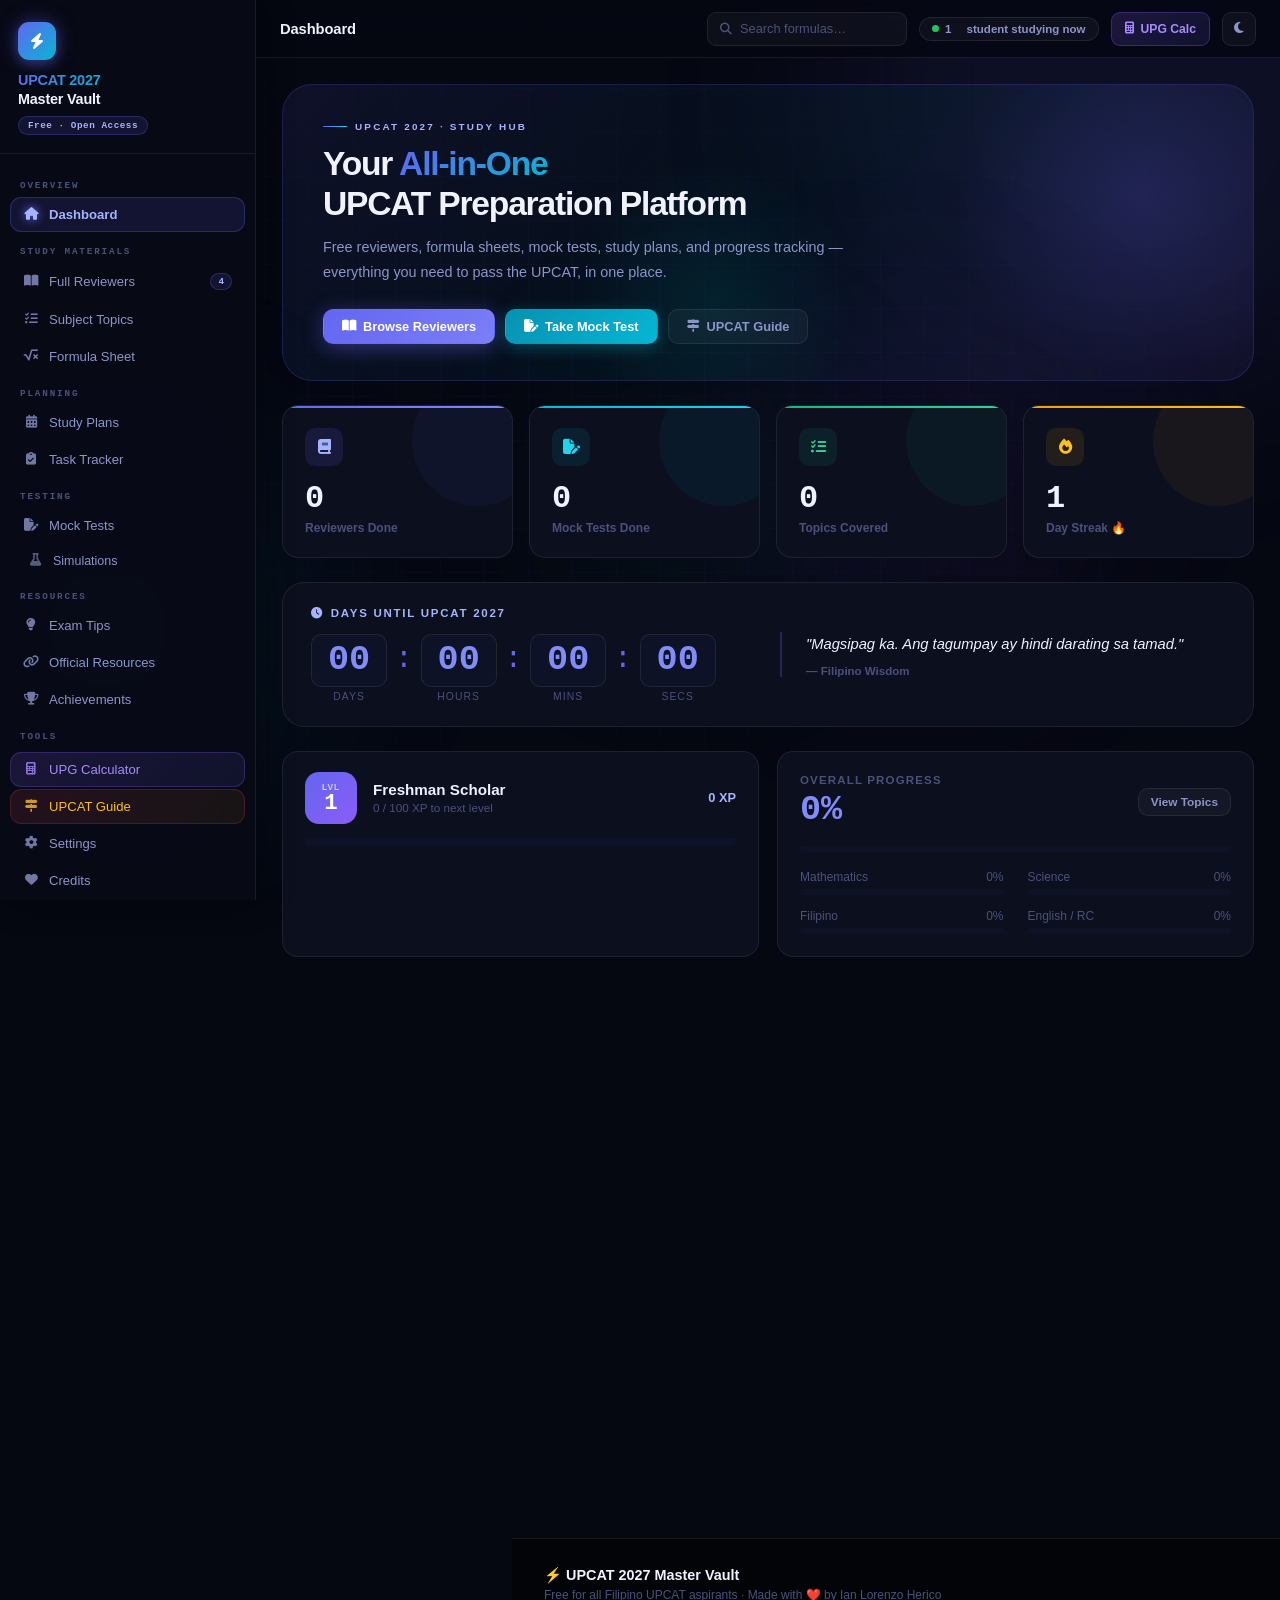
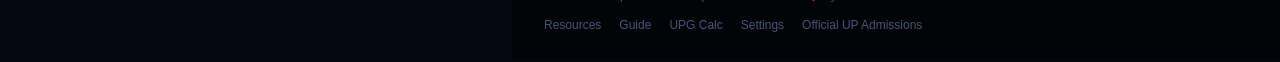
==== commit 5e0d8a8c: "Update index.html" ====
--- a/index.html
+++ b/index.html
@@ -903,14 +903,14 @@
           <div class="guide-acc-body">
             <p style="font-size:0.82rem;color:var(--text-secondary);line-height:1.75;margin-bottom:14px;">The <strong style="color:var(--text-primary);">University Predicted Grade (UPG)</strong> is the score used by UP to rank all UPCAT applicants. It combines two components:</p>
             <ul class="guide-list">
-              <li><strong>UPCAT Score (approx. 40% weight):</strong> Based on your Transmuted Score (TS), which is derived from your raw scores across all 4 subtests (Language Proficiency, Reading Comprehension, Math, Science).</li>
-              <li><strong>High School GWA (approx. 60% weight):</strong> Your cumulative Grade 11 and (partial) Grade 12 GWA, converted to the UP 1.0–5.0 grade scale.</li>
+              <li><strong>UPCAT Score (60% weight):</strong> Based on your Transmuted Score (TS), which is derived from your raw scores across all 4 subtests (Language Proficiency, Reading Comprehension, Math, Science).</li>
+              <li><strong>High School GWA (40% weight):</strong> Your cumulative Grade 11 and (partial) Grade 12 GWA, converted to the UP 1.0–5.0 grade scale.</li>
               <li><strong>Lower UPG = Better performance.</strong> A UPG of 1.0 is the best; 5.0 is the lowest acceptable.</li>
-              <li><strong>Important:</strong> The exact UPG formula is not officially published by UP. The weights above are community estimates based on available data from UP alumni. The formula may differ slightly from year to year.</li>
+              <li><strong>Important:</strong> The exact UPG formula is not officially published by UP. Always verify with the current official UP Admissions bulletin, as the formula may differ slightly from year to year.</li>
             </ul>
             <div style="background:var(--accent-dim);border:1px solid var(--accent-border);border-radius:10px;padding:14px 16px;margin-top:14px;">
               <div style="font-weight:700;font-size:0.82rem;color:var(--accent-3);margin-bottom:6px;">💡 Use the UPG Calculator</div>
-              <div style="font-size:0.78rem;color:var(--text-secondary);line-height:1.7;">Use the UPG Calculator tab in this vault to get an estimated UPG based on your UPCAT percentile rank and GWA. It uses the community-estimated formula.</div>
+              <div style="font-size:0.78rem;color:var(--text-secondary);line-height:1.7;">Use the UPG Calculator tab in this vault to get an estimated UPG based on your UPCAT percentile rank and GWA. It uses the 60/40 formula (60% UPCAT score, 40% high school GWA).</div>
               <button class="btn btn-primary btn-sm" onclick="showSection('upg')" style="margin-top:10px;"><i class="fas fa-calculator"></i> Open UPG Calculator</button>
             </div>
           </div>
@@ -954,7 +954,7 @@
           </div>
           <div class="guide-faq-item">
             <div class="guide-faq-q" onclick="toggleFaq(this)">How is the UPG calculated? <i class="fas fa-chevron-down"></i></div>
-            <div class="guide-faq-a">The University Predicted Grade (UPG) combines your UPCAT Transmuted Score (TS) and your High School GWA. The official formula is not publicly released, but community estimates suggest approximately a 40/60 split between UPCAT score contribution and high school GWA. The lower the UPG, the better.</div>
+            <div class="guide-faq-a">The University Predicted Grade (UPG) combines your UPCAT Transmuted Score (TS) and your High School GWA. The UPCAT score contributes 60% of the UPG, while your high school GWA contributes the remaining 40%. The lower the UPG, the better.</div>
           </div>
           <div class="guide-faq-item">
             <div class="guide-faq-q" onclick="toggleFaq(this)">Can I take the UPCAT more than once? <i class="fas fa-chevron-down"></i></div>
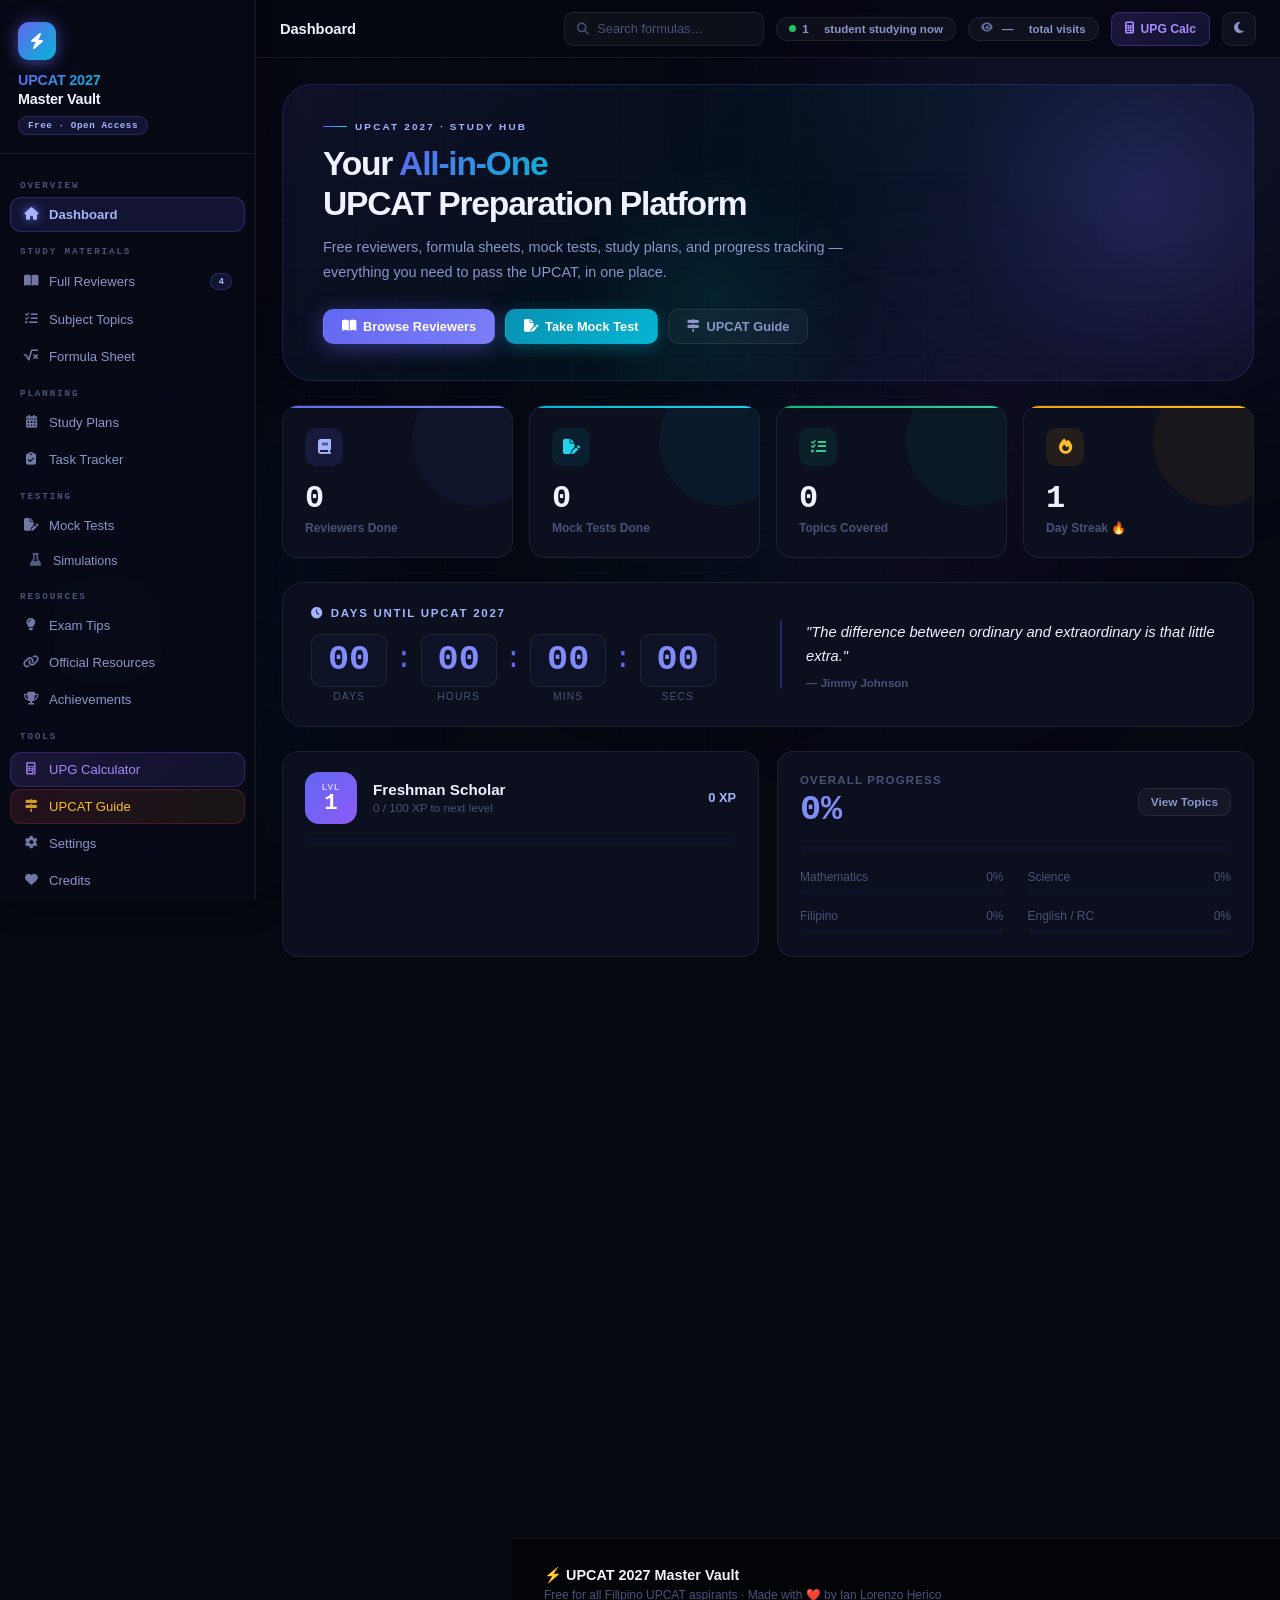
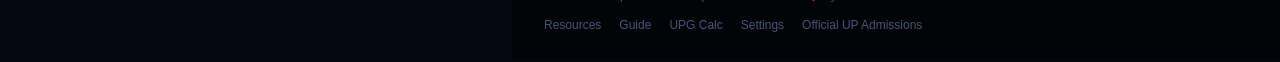
==== commit ba02d74a: "Update index.html" ====
--- a/index.html
+++ b/index.html
@@ -139,6 +139,11 @@
       <div class="visitor-counter" aria-label="Live study session counter">
         <span class="visitor-dot"></span>
         <span id="visitor-count">1</span>&nbsp;<span id="visitor-label">student studying now</span>
+      </div>
+      <!-- Total visits counter -->
+      <div class="visitor-counter total-visits-counter" aria-label="Total website visits" title="Total times this site has been opened">
+        <i class="fas fa-eye" style="font-size:0.65rem;opacity:0.7;margin-right:3px;"></i>
+        <span id="total-visit-count">—</span>&nbsp;<span class="total-visits-label">total visits</span>
       </div>
       <button class="topbar-upg-btn" onclick="showSection('upg')">
         <i class="fas fa-calculator"></i> <span class="btn-text">UPG Calc</span>
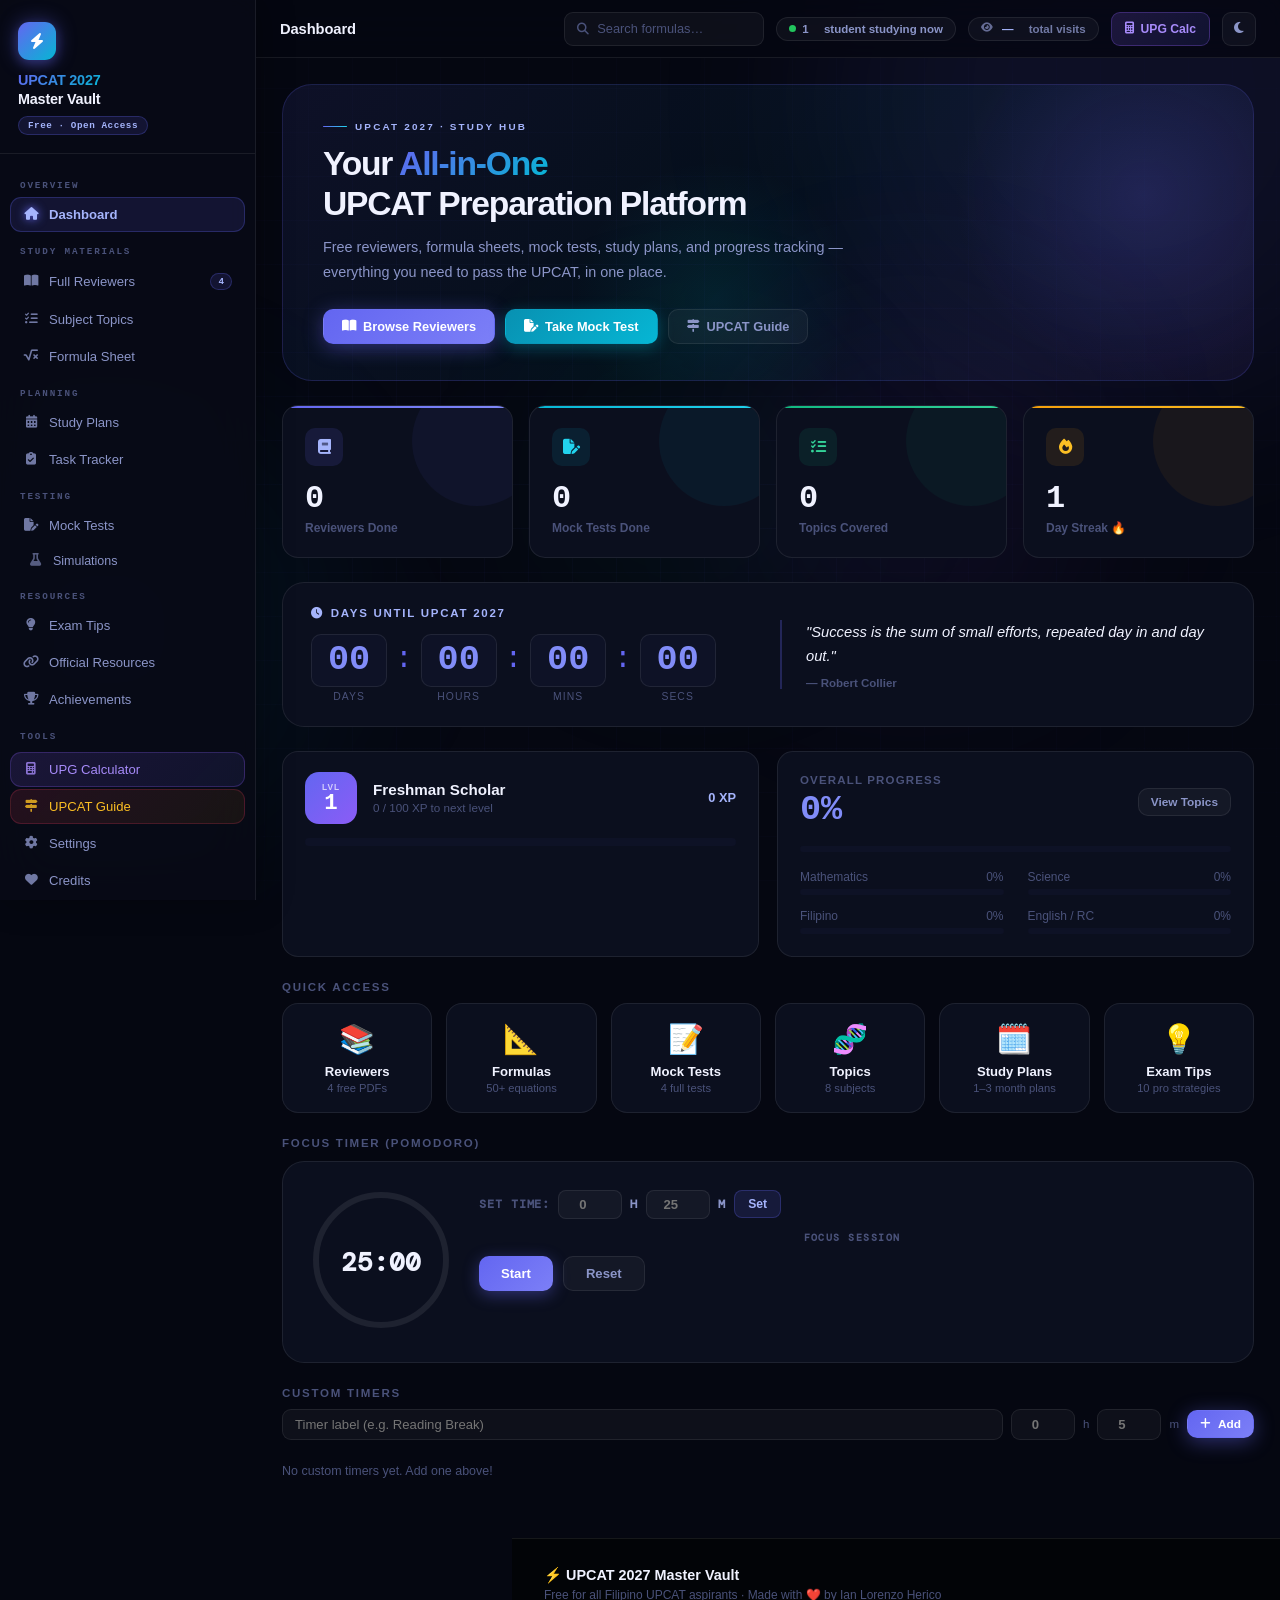
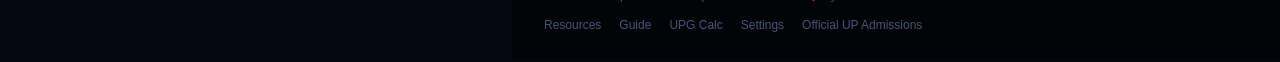
==== commit 1c5324e8: "Update index.html" ====
--- a/index.html
+++ b/index.html
@@ -362,6 +362,15 @@
           <p>Free UPCAT reviewers covering all four subtests. View directly or open in Google Drive. Mark complete to earn XP.</p>
         </div>
         <div class="grid-2" id="reviewer-grid"></div>
+
+        <!-- ── Other Personally Trusted Reviewers ── -->
+        <div class="reviewer-subsection-label fade-up">
+          <span class="reviewer-subsection-line"></span>
+          <span class="reviewer-subsection-text">Other Personally Trusted Reviewers</span>
+          <span class="reviewer-subsection-line"></span>
+        </div>
+        <p class="reviewer-subsection-desc fade-up">Curated reviewer collections from trusted sources outside the main vault. Open in Google Drive to explore.</p>
+        <div class="grid-2" id="folder-reviewer-grid"></div>
       </section>
 
       <!-- ============ TOPICS ============ -->
--- a/style.css
+++ b/style.css
@@ -366,6 +366,14 @@
   60%  { box-shadow: 0 0 0 6px rgba(34,197,94,0); }
   100% { box-shadow: 0 0 0 0 rgba(34,197,94,0); }
 }
+.total-visits-counter {
+  color: var(--text-secondary);
+}
+.total-visits-counter #total-visit-count {
+  color: var(--accent-3);
+  font-weight: 700;
+}
+.total-visits-label { opacity: 0.8; }
 
 /* ----------------------------------------------------------------
    CONTENT & SECTIONS
@@ -1021,6 +1029,7 @@
   /* On mobile, shrink visitor counter to dot + number only */
   .visitor-counter { padding: 5px 8px; }
   #visitor-label { display: none; }
+  .total-visits-label { display: none; }
   .hero-banner { padding:22px 18px; }
   .hero-banner h2 { font-size:1.5rem; }
   .countdown-wrap { grid-template-columns:1fr; }
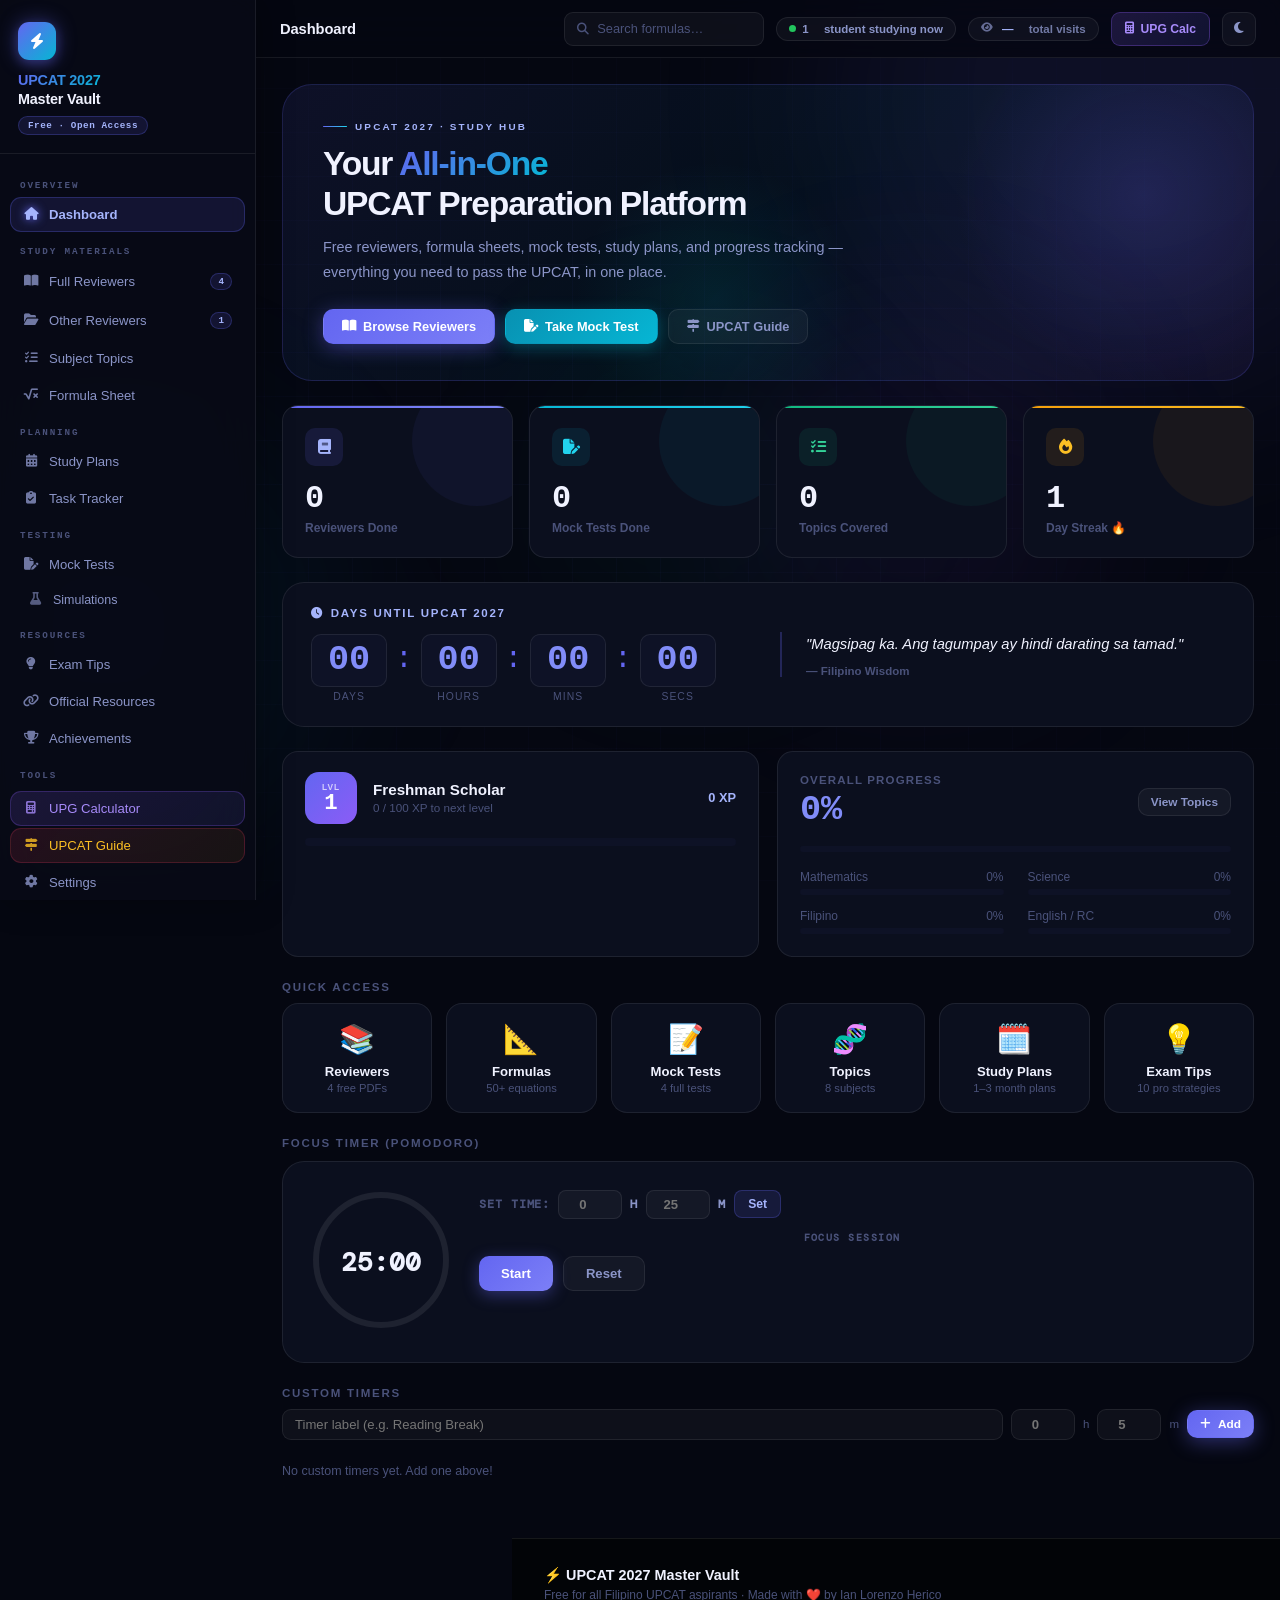
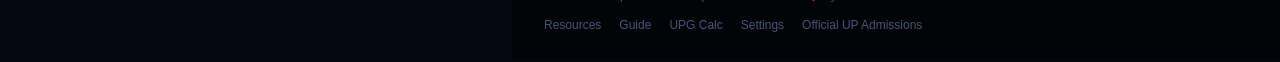
==== commit ccdb4a02: "Update index.html" ====
--- a/index.html
+++ b/index.html
@@ -65,6 +65,10 @@
       <div class="nav-item" onclick="showSection('reviewers',this)">
         <i class="fas fa-book-open"></i> Full Reviewers
         <span class="nav-badge">4</span>
+      </div>
+      <div class="nav-item" onclick="showSection('other-reviewers',this)">
+        <i class="fas fa-folder-open"></i> Other Reviewers
+        <span class="nav-badge">1</span>
       </div>
       <div class="nav-item" onclick="showSection('topics',this)">
         <i class="fas fa-list-check"></i> Subject Topics
@@ -362,14 +366,14 @@
           <p>Free UPCAT reviewers covering all four subtests. View directly or open in Google Drive. Mark complete to earn XP.</p>
         </div>
         <div class="grid-2" id="reviewer-grid"></div>
-
-        <!-- ── Other Personally Trusted Reviewers ── -->
-        <div class="reviewer-subsection-label fade-up">
-          <span class="reviewer-subsection-line"></span>
-          <span class="reviewer-subsection-text">Other Personally Trusted Reviewers</span>
-          <span class="reviewer-subsection-line"></span>
-        </div>
-        <p class="reviewer-subsection-desc fade-up">Curated reviewer collections from trusted sources outside the main vault. Open in Google Drive to explore.</p>
+      </section>
+
+      <!-- ============ OTHER REVIEWERS ============ -->
+      <section class="section" id="sec-other-reviewers">
+        <div class="section-header">
+          <h1>📂 Other Reviewers</h1>
+          <p>Personally trusted reviewer collections from the community. Browse the folders directly in Google Drive.</p>
+        </div>
         <div class="grid-2" id="folder-reviewer-grid"></div>
       </section>
 
--- a/style.css
+++ b/style.css
@@ -587,6 +587,34 @@
 .diff-easy { background:var(--emerald-dim); color:var(--emerald-bright); border:1px solid rgba(16,185,129,0.25); }
 .diff-med { background:var(--amber-dim); color:var(--amber-bright); border:1px solid rgba(245,158,11,0.25); }
 .diff-hard { background:var(--rose-dim); color:var(--rose); border:1px solid rgba(244,63,94,0.25); }
+
+/* Cyan tag variant (used by folder reviewer cards) */
+.t-cyan { background:var(--cyan-dim); color:var(--cyan-bright); border:1px solid rgba(6,182,212,0.25); }
+
+/* Folder reviewer cover gradient */
+.cover-folder-a { background:linear-gradient(135deg,#0c4a6e,#0369a1,#0ea5e9); }
+
+/* Reviewer credit attribution line */
+.reviewer-credit {
+  font-size:0.72rem; color:var(--text-muted);
+  margin-bottom:12px; display:flex; align-items:center; font-style:italic;
+}
+
+/* ── Other Personally Trusted Reviewers subsection ── */
+.reviewer-subsection-label {
+  display:flex; align-items:center; gap:12px; margin:36px 0 10px;
+}
+.reviewer-subsection-line {
+  flex:1; height:1px; background:var(--glass-border); border-radius:99px;
+}
+.reviewer-subsection-text {
+  font-size:0.72rem; font-weight:700; color:var(--text-muted);
+  letter-spacing:0.15em; text-transform:uppercase;
+  white-space:nowrap; font-family:var(--font-mono);
+}
+.reviewer-subsection-desc {
+  font-size:0.8rem; color:var(--text-secondary); margin-bottom:18px; line-height:1.6;
+}
 
 /* ----------------------------------------------------------------
    FORMULA CARDS
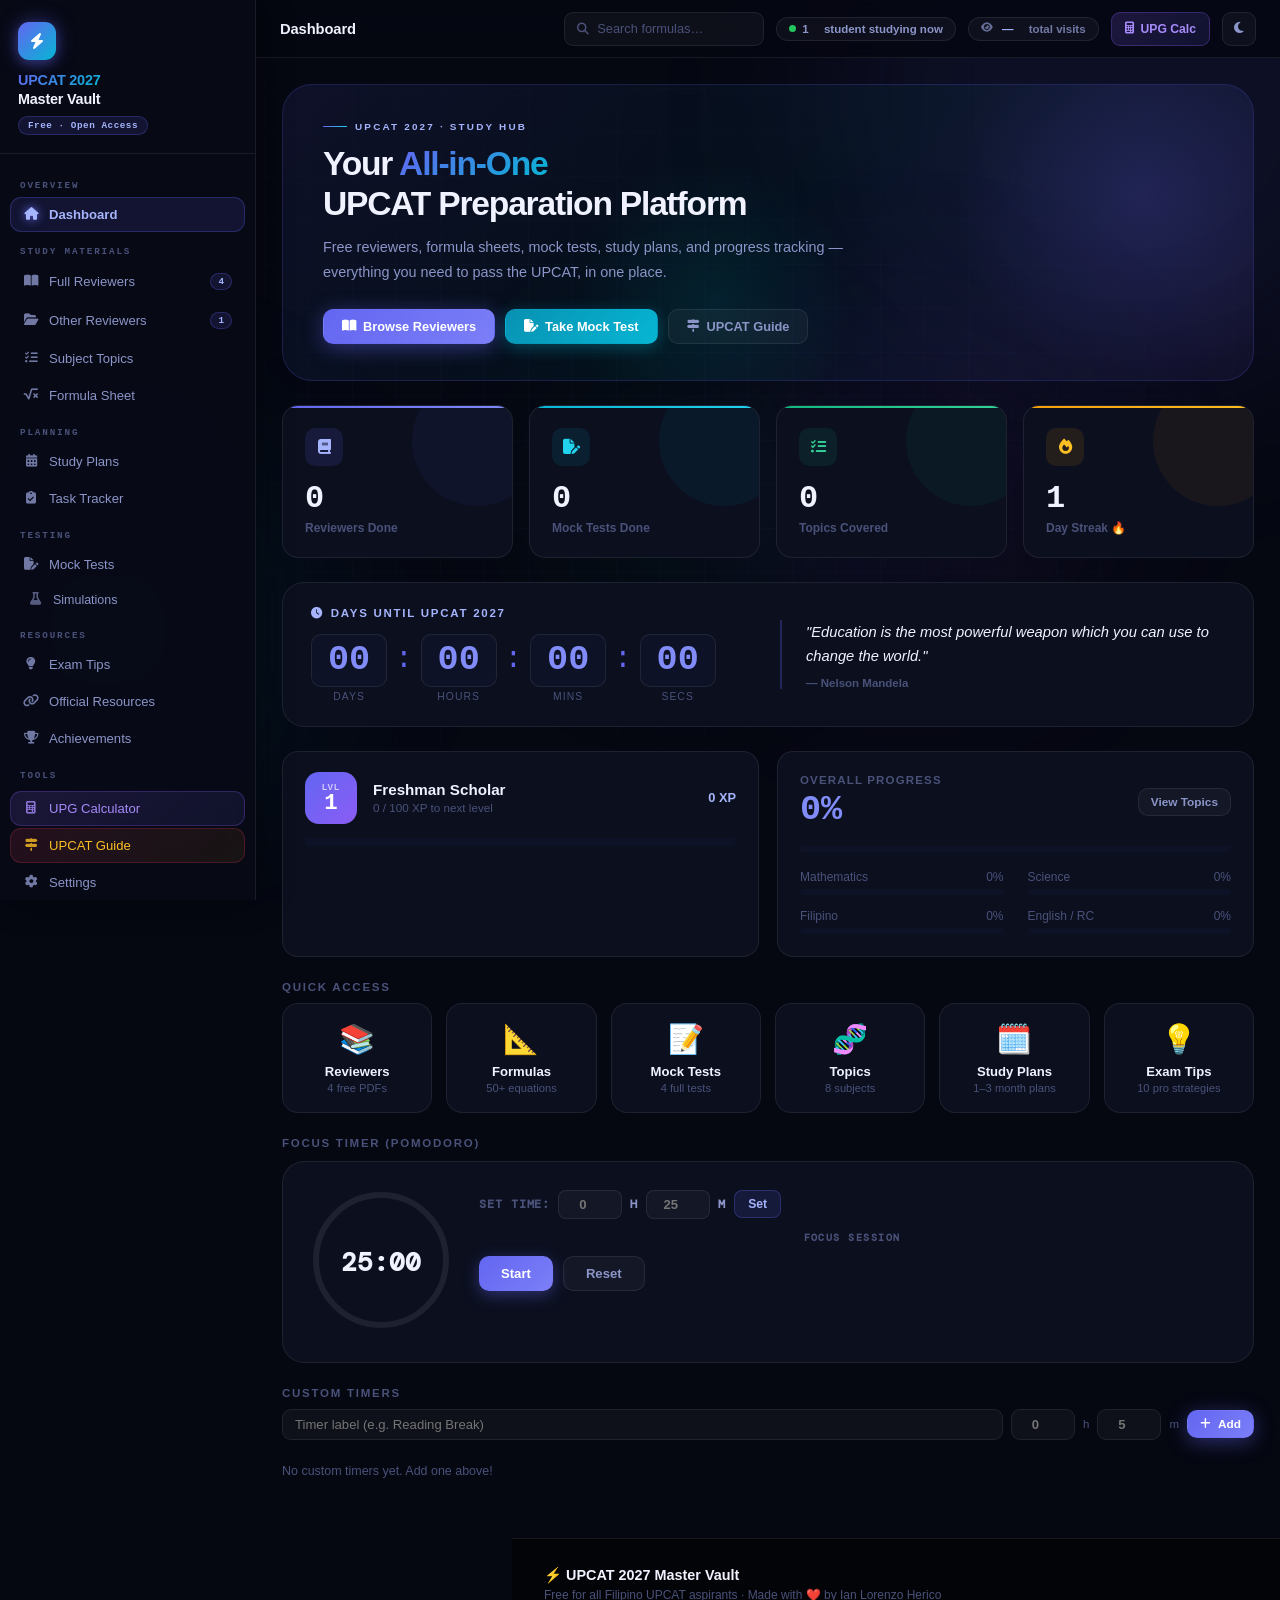
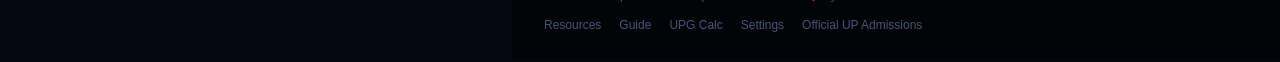
==== commit fa21323a: "Update index.html" ====
--- a/index.html
+++ b/index.html
@@ -16,6 +16,15 @@
 
   <!-- Stylesheet -->
   <link rel="stylesheet" href="style.css" />
+
+  <!-- PWA -->
+  <link rel="manifest" href="manifest.json" />
+  <meta name="theme-color" content="#6366f1" />
+  <meta name="mobile-web-app-capable" content="yes" />
+  <meta name="apple-mobile-web-app-capable" content="yes" />
+  <meta name="apple-mobile-web-app-status-bar-style" content="black-translucent" />
+  <meta name="apple-mobile-web-app-title" content="UPCAT Vault" />
+  <link rel="apple-touch-icon" href="icons/icon-192x192.png" />
 </head>
 <body>
 
@@ -1156,5 +1165,6 @@
 
 <!-- Script -->
 <script src="script.js"></script>
+<script src="pwa.js"></script>
 </body>
 </html>
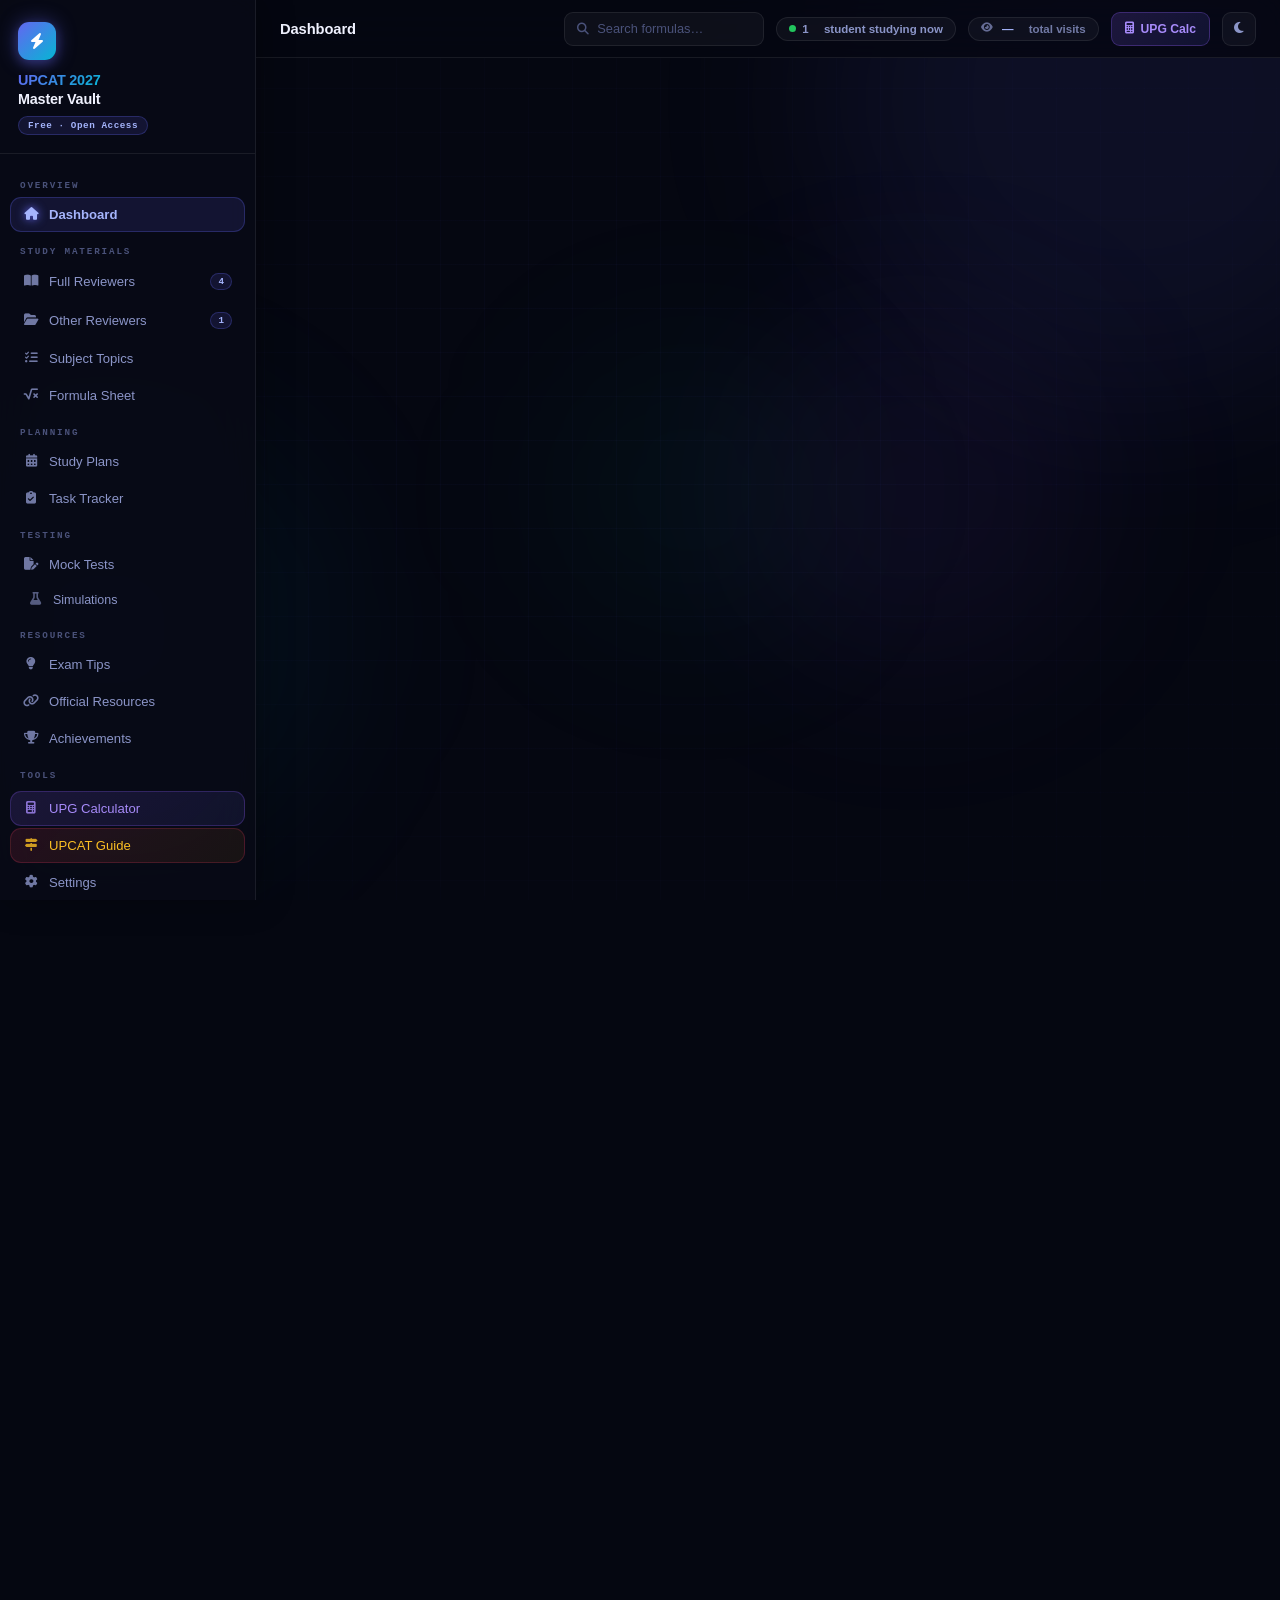
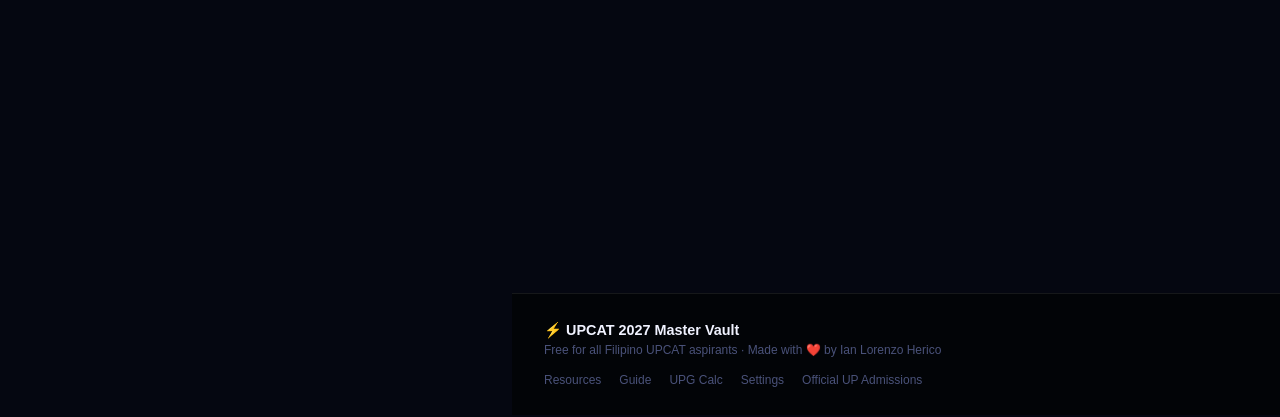
==== commit dfda8551: "Update index.html" ====
--- a/index.html
+++ b/index.html
@@ -175,7 +175,7 @@
         <div class="hero-banner fade-up">
           <div class="hero-eyebrow">UPCAT 2027 · Study Hub</div>
           <h2>Your <span class="gradient-text">All-in-One</span><br>UPCAT Preparation Platform</h2>
-          <p>Free reviewers, formula sheets, mock tests, study plans, and progress tracking — everything you need to pass the UPCAT, in one place.</p>
+          <p id="hero-greeting">Free reviewers, formula sheets, mock tests, study plans, and progress tracking — everything you need to pass the UPCAT, in one place.</p>
           <div class="hero-cta">
             <button class="btn btn-primary" onclick="showSection('reviewers')">
               <i class="fas fa-book-open"></i> Browse Reviewers
@@ -366,6 +366,48 @@
             <div class="custom-timer-list" id="custom-timer-list"></div>
           </div>
         </div>
+
+        <!-- Daily Quests -->
+        <div class="mb-24 fade-up">
+          <div style="font-size:0.72rem;font-weight:700;color:var(--text-muted);letter-spacing:0.15em;text-transform:uppercase;margin-bottom:12px;">⚔️ Daily Quests</div>
+          <div class="card quests-card">
+            <div id="daily-quests-list"></div>
+          </div>
+        </div>
+
+        <!-- Study Heatmap -->
+        <div class="mb-24 fade-up">
+          <div style="font-size:0.72rem;font-weight:700;color:var(--text-muted);letter-spacing:0.15em;text-transform:uppercase;margin-bottom:12px;">📅 Study Activity (18 Weeks)</div>
+          <div class="card" style="overflow-x:auto;">
+            <div id="study-heatmap"></div>
+          </div>
+        </div>
+
+        <!-- Study This Next -->
+        <div class="mb-24 fade-up">
+          <div class="card study-next-card" id="study-next-card"></div>
+        </div>
+
+        <!-- Progress Report -->
+        <div class="mb-24 fade-up">
+          <div style="font-size:0.72rem;font-weight:700;color:var(--text-muted);letter-spacing:0.15em;text-transform:uppercase;margin-bottom:12px;">📊 Progress Report</div>
+          <div class="card" style="display:flex;align-items:center;justify-content:space-between;flex-wrap:wrap;gap:14px;padding:20px 22px;">
+            <div>
+              <div style="font-weight:700;font-size:0.9rem;margin-bottom:3px;">Export Your Study Report</div>
+              <div style="font-size:0.78rem;color:var(--text-secondary);">Print or save a summary of your progress, XP, streak, and stats.</div>
+            </div>
+            <div style="display:flex;gap:10px;flex-wrap:wrap;">
+              <button class="btn btn-primary" onclick="printStudyReport()">
+                <i class="fas fa-print"></i> Print Report
+              </button>
+              <button class="btn btn-secondary" onclick="generateProgressCard()">
+                <i class="fas fa-image"></i> Save Card
+              </button>
+            </div>
+          </div>
+          <div id="sec-progress-report"></div>
+        </div>
+
       </section>
 
       <!-- ============ REVIEWERS ============ -->
@@ -1165,6 +1207,17 @@
 
 <!-- Script -->
 <script src="script.js"></script>
+<script>
+  // Wire new feature renders into initAll (non-destructive patch)
+  const _origInitAll = initAll;
+  function initAll() {
+    _origInitAll();
+    updateGreeting();
+    renderDailyQuests();
+    renderHeatmap('study-heatmap');
+    renderStudyNextCard();
+  }
+</script>
 <script src="pwa.js"></script>
 </body>
 </html>
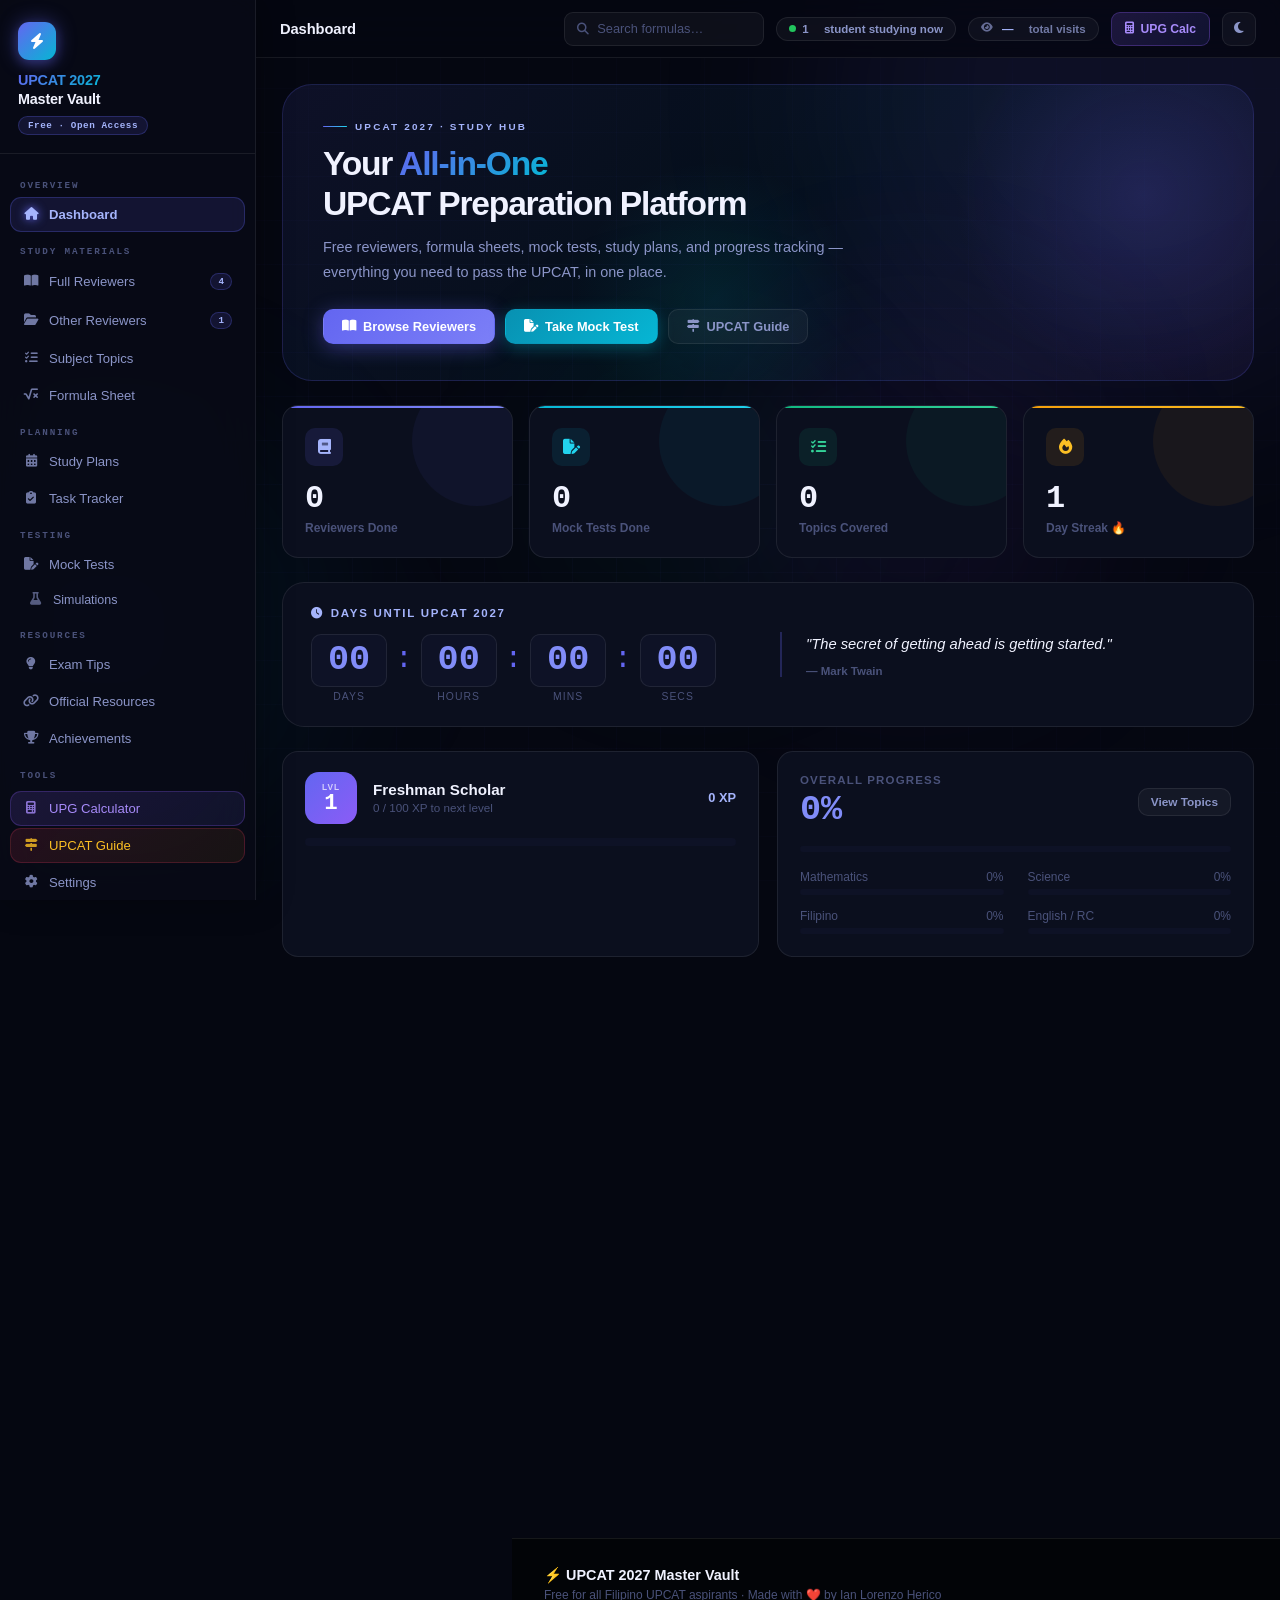
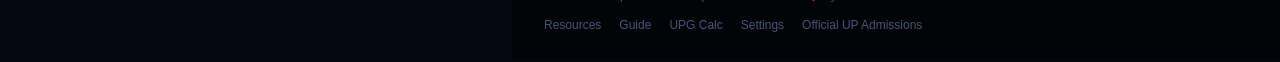
==== commit 7bae5440: "Add files via upload" ====
--- a/index.html
+++ b/index.html
@@ -16,15 +16,6 @@
 
   <!-- Stylesheet -->
   <link rel="stylesheet" href="style.css" />
-
-  <!-- PWA -->
-  <link rel="manifest" href="manifest.json" />
-  <meta name="theme-color" content="#6366f1" />
-  <meta name="mobile-web-app-capable" content="yes" />
-  <meta name="apple-mobile-web-app-capable" content="yes" />
-  <meta name="apple-mobile-web-app-status-bar-style" content="black-translucent" />
-  <meta name="apple-mobile-web-app-title" content="UPCAT Vault" />
-  <link rel="apple-touch-icon" href="icons/icon-192x192.png" />
 </head>
 <body>
 
@@ -175,7 +166,7 @@
         <div class="hero-banner fade-up">
           <div class="hero-eyebrow">UPCAT 2027 · Study Hub</div>
           <h2>Your <span class="gradient-text">All-in-One</span><br>UPCAT Preparation Platform</h2>
-          <p id="hero-greeting">Free reviewers, formula sheets, mock tests, study plans, and progress tracking — everything you need to pass the UPCAT, in one place.</p>
+          <p>Free reviewers, formula sheets, mock tests, study plans, and progress tracking — everything you need to pass the UPCAT, in one place.</p>
           <div class="hero-cta">
             <button class="btn btn-primary" onclick="showSection('reviewers')">
               <i class="fas fa-book-open"></i> Browse Reviewers
@@ -366,48 +357,6 @@
             <div class="custom-timer-list" id="custom-timer-list"></div>
           </div>
         </div>
-
-        <!-- Daily Quests -->
-        <div class="mb-24 fade-up">
-          <div style="font-size:0.72rem;font-weight:700;color:var(--text-muted);letter-spacing:0.15em;text-transform:uppercase;margin-bottom:12px;">⚔️ Daily Quests</div>
-          <div class="card quests-card">
-            <div id="daily-quests-list"></div>
-          </div>
-        </div>
-
-        <!-- Study Heatmap -->
-        <div class="mb-24 fade-up">
-          <div style="font-size:0.72rem;font-weight:700;color:var(--text-muted);letter-spacing:0.15em;text-transform:uppercase;margin-bottom:12px;">📅 Study Activity (18 Weeks)</div>
-          <div class="card" style="overflow-x:auto;">
-            <div id="study-heatmap"></div>
-          </div>
-        </div>
-
-        <!-- Study This Next -->
-        <div class="mb-24 fade-up">
-          <div class="card study-next-card" id="study-next-card"></div>
-        </div>
-
-        <!-- Progress Report -->
-        <div class="mb-24 fade-up">
-          <div style="font-size:0.72rem;font-weight:700;color:var(--text-muted);letter-spacing:0.15em;text-transform:uppercase;margin-bottom:12px;">📊 Progress Report</div>
-          <div class="card" style="display:flex;align-items:center;justify-content:space-between;flex-wrap:wrap;gap:14px;padding:20px 22px;">
-            <div>
-              <div style="font-weight:700;font-size:0.9rem;margin-bottom:3px;">Export Your Study Report</div>
-              <div style="font-size:0.78rem;color:var(--text-secondary);">Print or save a summary of your progress, XP, streak, and stats.</div>
-            </div>
-            <div style="display:flex;gap:10px;flex-wrap:wrap;">
-              <button class="btn btn-primary" onclick="printStudyReport()">
-                <i class="fas fa-print"></i> Print Report
-              </button>
-              <button class="btn btn-secondary" onclick="generateProgressCard()">
-                <i class="fas fa-image"></i> Save Card
-              </button>
-            </div>
-          </div>
-          <div id="sec-progress-report"></div>
-        </div>
-
       </section>
 
       <!-- ============ REVIEWERS ============ -->
@@ -1207,17 +1156,5 @@
 
 <!-- Script -->
 <script src="script.js"></script>
-<script>
-  // Wire new feature renders into initAll (non-destructive patch)
-  const _origInitAll = initAll;
-  function initAll() {
-    _origInitAll();
-    updateGreeting();
-    renderDailyQuests();
-    renderHeatmap('study-heatmap');
-    renderStudyNextCard();
-  }
-</script>
-<script src="pwa.js"></script>
 </body>
 </html>
